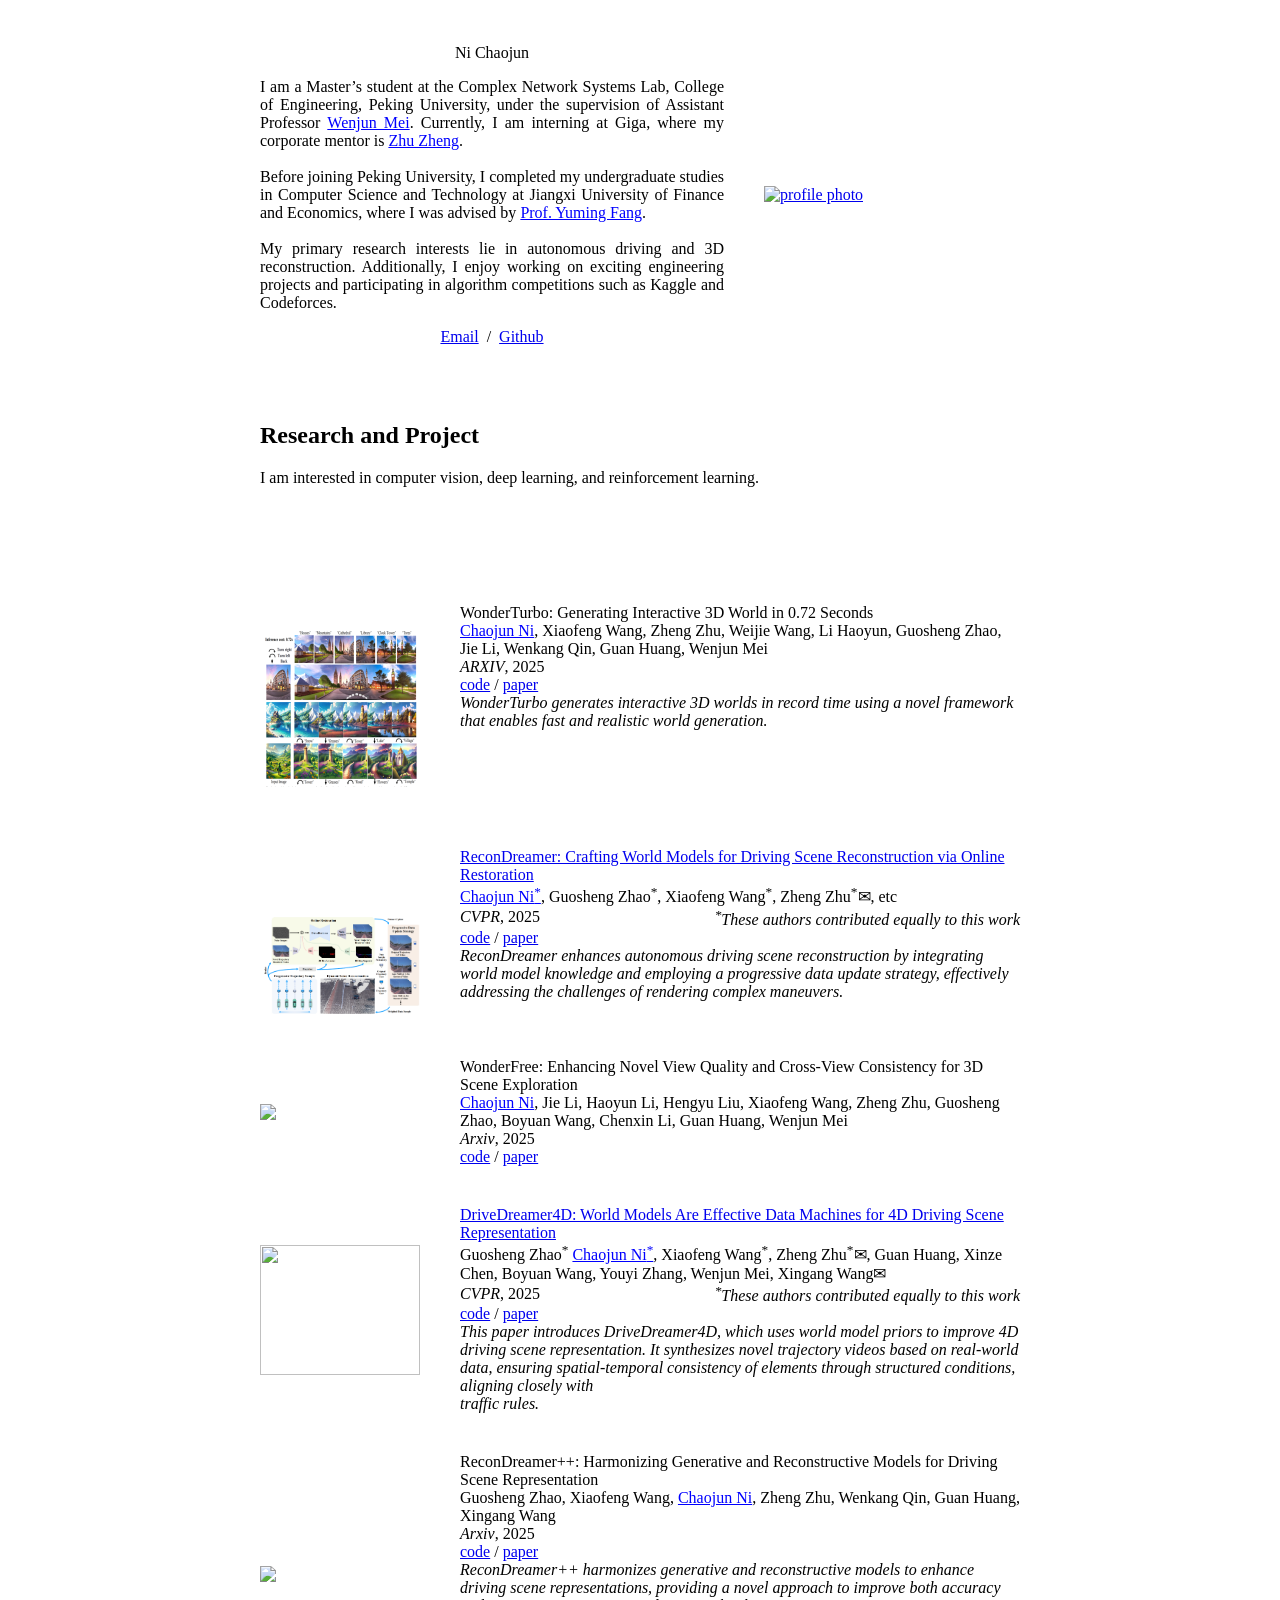
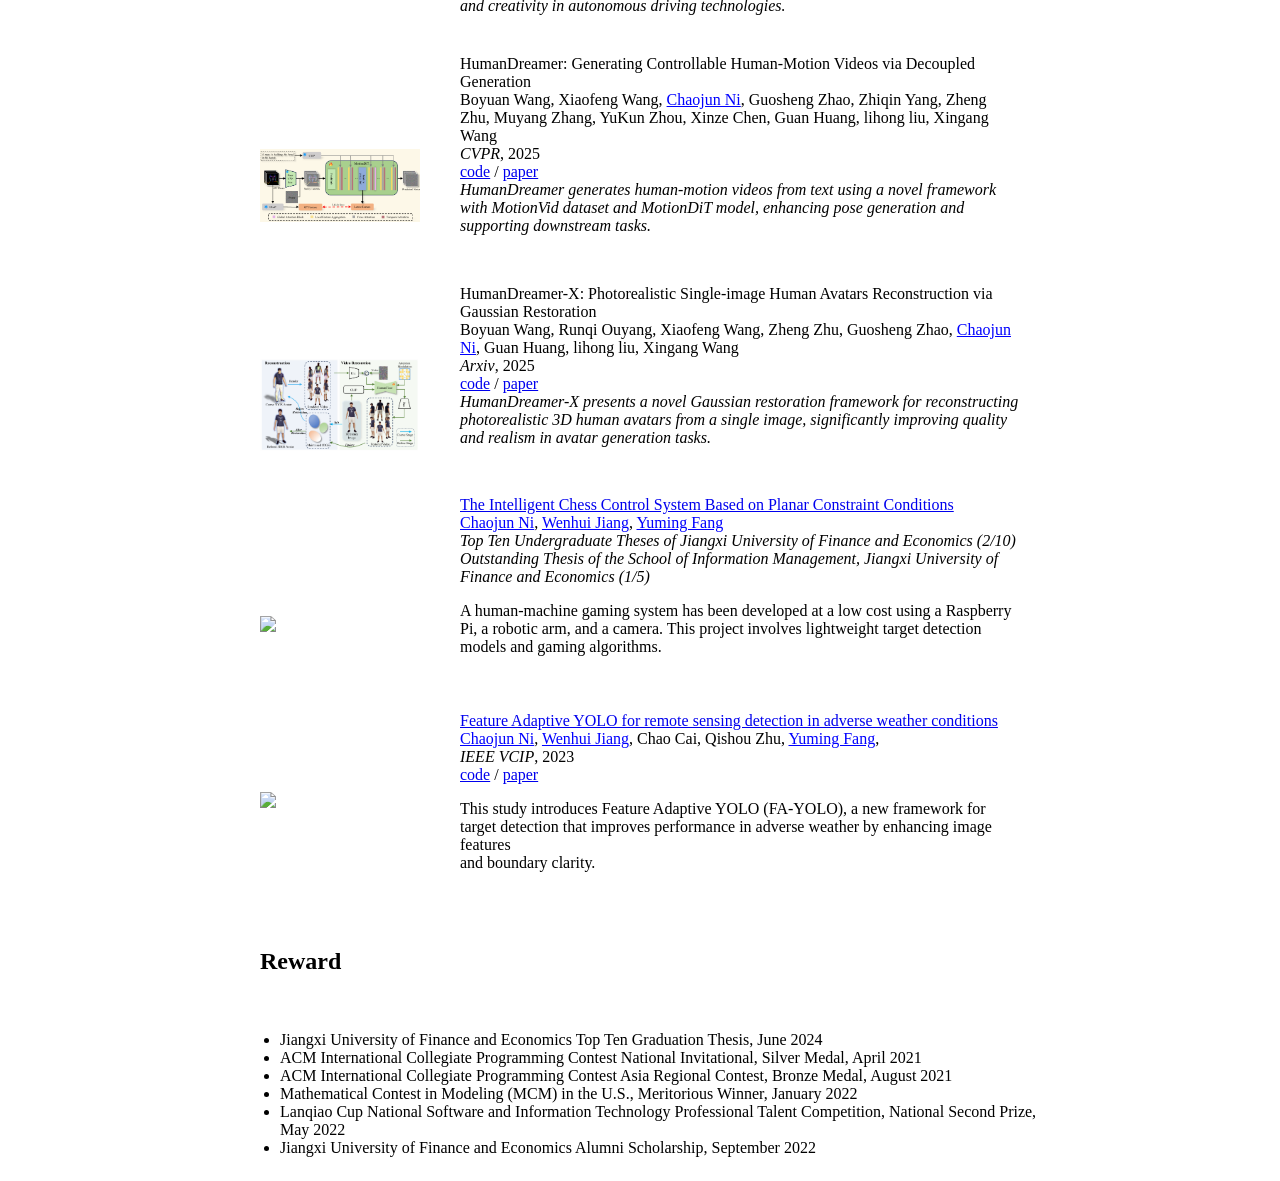
==== index.html @ 3700abde "Update index.html" ====
<!DOCTYPE HTML>
<html lang="en">
  <head>
    <meta http-equiv="Content-Type" content="text/html; charset=UTF-8">

    <title>Ni chaojun</title>

    <meta name="author" content="Ni Chaojun">
    <meta name="viewport" content="width=device-width, initial-scale=1">
    <link rel="shortcut icon" href="images/favicon/favicon.ico" type="image/x-icon">
    <link rel="stylesheet" type="text/css" href="stylesheet.css">

  </head>

  <body>
    <table style="width:100%;max-width:800px;border:0px;border-spacing:0px;border-collapse:separate;margin-right:auto;margin-left:auto;"><tbody>
      <tr style="padding:0px">
        <td style="padding:0px">
          <table style="width:100%;border:0px;border-spacing:0px;border-collapse:separate;margin-right:auto;margin-left:auto;"><tbody>
            <tr style="padding:0px">
              <td style="padding:2.5%;width:63%;vertical-align:middle">
                <p class="name" style="text-align: center;">
                  Ni Chaojun
                </p>

                <p style="text-align: justify;">
                    I am a Master’s student at the Complex Network Systems Lab, College of Engineering, Peking University, under the supervision of Assistant Professor <a href="https://scholar.google.com.hk/citations?hl=zh-CN&user=vXj_ULkAAAAJ&view_op=list_works&sortby=pubdate" style="color: blue;">Wenjun Mei</a>. Currently, I am interning at Giga, where my corporate mentor is <a href="https://scholar.google.com.hk/citations?hl=zh-CN&user=NmwjI0AAAAAJ&view_op=list_works&sortby=pubdate" style="color: blue;">Zhu Zheng</a>.<br><br>

                    Before joining Peking University, I completed my undergraduate studies in Computer Science and Technology at Jiangxi University of Finance and Economics, where I was advised by <a href="https://scholar.google.com.hk/citations?hl=zh-CN&user=_Tu-eHkAAAAJ" style="color: blue;">Prof. Yuming Fang</a>.<br><br>

                    My primary research interests lie in autonomous driving and 3D reconstruction. Additionally, I enjoy working on exciting engineering projects and participating in algorithm competitions such as Kaggle and Codeforces.
                </p>


                <p style="text-align:center">
                  <a href="chaojun.ni@stu.pku.edu.cn">Email</a> &nbsp;/&nbsp;
                  <!-- <a href="docs/cv.pdf">CV</a> &nbsp;/&nbsp; -->
                  <a href="https://github.com/Nichaojun">Github</a>
                </p>
              </td>
              <td style="padding:2.5%;width:40%;max-width:40%">
                <a href="images/Nichaojun.jpg">
                  <img style="width:100%;max-width:100%;object-fit: cover;" alt="profile photo" src="photo\5.png" class="hoverZoomLink">
                </a>
              </td>
            </tr>
          </tbody></table>
          <table style="width:100%;border:0px;border-spacing:0px;border-collapse:separate;margin-right:auto;margin-left:auto;"><tbody>
              <tr>
              <td style="padding:20px;width:100%;vertical-align:middle">
                <h2>Research and Project</h2>
                <p>
                       I am interested in computer vision, deep learning, and reinforcement learning.
                </p>
              </td>
            </tr>
          </tbody></table>
          <table style="width:100%;border:0px;border-spacing:0px;border-collapse:separate;margin-right:auto;margin-left:auto;"><tbody>


        <tr onmouseout="wonderturbo_stop()" onmouseover="wonderturbo_start()">
          <td style="padding:20px;width:25%;vertical-align:middle">
            <div class="one">
              <div class="two" id='wonderturbo_image'>
                <!-- 如果有相关视频或图片，请在这里添加 -->
                <video width=100% muted autoplay loop>
                  <source src="images/wonderturbo.mp4" type="video/mp4">
                  Your browser does not support the video tag.
                </video>
              </div>
              <img src='images/wonderturbo.png' width=100%>
            </div>
            <script type="text/javascript">
              function wonderturbo_start() {
                document.getElementById('wonderturbo_image').style.opacity = "1";
              }

              function wonderturbo_stop() {
                document.getElementById('wonderturbo_image').style.opacity = "0";
              }
              wonderturbo_stop()
            </script>
          </td>
          <td style="padding:20px;width:75%;vertical-align:middle">
            <span class="papertitle">WonderTurbo: Generating Interactive 3D World in 0.72 Seconds</span>
            <br>
            <a href="https://github.com/Nichaojun" style="color: blue;">Chaojun Ni</a>,
            <a>Xiaofeng Wang</a>,
            <a>Zheng Zhu</a>,
            <a>Weijie Wang</a>,
            <a>Li Haoyun</a>,
            <a>Guosheng Zhao</a>,
            <a>Jie Li</a>,
            <a>Wenkang Qin</a>,
            <a>Guan Huang</a>,
            <a>Wenjun Mei</a>
            <div style="display: flex; justify-content: space-between; align-items: center;">
              <div>
                <!-- 假设这是发表的地方和时间 -->
                <em>ARXIV</em>, 2025
              </div>
            </div>
            <a href="https://wonderturbo.github.io/">code</a>
            /
            <a href="https://arxiv.org/pdf/2504.02261">paper</a>
            <br>
            <div class="justified-text">
              <em>
                WonderTurbo generates interactive 3D worlds in record time using a novel framework that enables fast and realistic world generation.
              </em>
            </div>
          </td>
        </tr>



            <tr onmouseout="nuvo_stop()" onmouseover="nuvo_start()">
              <td style="padding:20px;width:25%;vertical-align:middle">
                <div class="one">
                  <div class="two" id='nuvo_image'><video  width=100% muted autoplay loop>
                  <source src="images/recondreamer.mp4" type="video/mp4">
                  Your browser does not support the video tag.
                  </video>
                  </div>
                  <img src='images/recondreamer.png' width=100%>
                </div>
                <script type="text/javascript">
                  function nuvo_start() {
                    document.getElementById('nuvo_image').style.opacity = "1";
                  }
        
                  function nuvo_stop() {
                    document.getElementById('nuvo_image').style.opacity = "0";
                  }
                  nuvo_stop()
                </script>
              </td>
              <td style="padding:20px;width:75%;vertical-align:middle">
                 <a href="https://recondreamer.github.io/" download>
                  <span class="papertitle">ReconDreamer: Crafting World Models for Driving Scene Reconstruction  via Online Restoration</span>
                </a>
                <br>
                  
                <a href="https://github.com/Nichaojun" style="color: blue;">Chaojun Ni<sup>*</sup></a>,
                <a>Guosheng Zhao<sup>*</sup></a>,
                <a >Xiaofeng Wang<sup>*</sup></a>,
                <a >Zheng Zhu<sup>*</sup><span class="envelope">&#9993;</span></a>,
                etc
                <!-- <a>Wenkang Qin</a>
                <a>Guan Huang</a>
                <a>Chen Liu</a>
                <a>Yuyin Chen</a>
                <a>Yida Wang</a>
                <a>Xueyang Zhang</a>
                <a>Yifei Zhan</a>
                <a>Kun Zhan</a>
                <a>Peng Jia</a>
                <a>Xianpeng Lang</a>
                <a>Xingang Wang</a>
                <a>Wenjun Mei<span class="envelope">&#9993;</span></a>
                <a>Xingang Wang<span class="envelope">&#9993;</span></a> -->
        <div style="display: flex; justify-content: space-between; align-items: center;">
            <div>
                <em>CVPR</em>, 2025
            </div>
            <div style="text-align: right;">
                <em class="small-font">
                    <sup>*</sup>These authors contributed equally to this work
                </em>
            </div>
        </div>
                <a href="https://github.com/GigaAI-research/ReconDreamer">code</a>
                /
                <a href="https://arxiv.org/abs/2410.13571">paper</a>
                  <br>
        <div class="justified-text">
          <em>
            
ReconDreamer enhances autonomous driving scene reconstruction by integrating world model knowledge and employing a progressive data update strategy, effectively addressing the challenges of rendering complex maneuvers.
          </em>
        </div>
              </td>
            </tr>
        

            <tr onmouseout="wonderfree_stop()" onmouseover="wonderfree_start()">
        <td style="padding:20px;width:25%;vertical-align:middle">
        <div class="one" style="display: flex; justify-content: center; align-items: center;">
          <img src='images/wonderfree-pipeline.png' width="160">

        </div>
      </td>
  <td style="padding:20px;width:75%;vertical-align:middle">
    <span class="papertitle">WonderFree: Enhancing Novel View Quality and Cross-View Consistency for 3D Scene Exploration</span>
    <br>
    <a href="https://github.com/Nichaojun" style="color: blue;">Chaojun Ni</a>,
    <a>Jie Li</a>,
    <a>Haoyun Li</a>,
    <a>Hengyu Liu</a>,
    <a>Xiaofeng Wang</a>,
    <a>Zheng Zhu</a>,
    <a>Guosheng Zhao</a>,
    <a>Boyuan Wang</a>,
    <a>Chenxin Li</a>,
    <a>Guan Huang</a>,
    <a>Wenjun Mei</a>
    <div style="display: flex; justify-content: space-between; align-items: center;">
      <div>
        <!-- 假设这是发表的地方和时间 -->
        <em>Arxiv</em>, 2025
      </div>
    </div>
    <a href="path_to_code">code</a>
    /
    <a href="path_to_paper">paper</a>
    <!-- <br> -->
    <!-- <div class="justified-text">
      <em>
        WonderFree proposes a method to enhance novel view synthesis quality and cross-view consistency, providing an improved experience in 3D scene exploration with enhanced realism and detail.
      </em>
    </div> -->
  </td>
</tr>



    <tr onmouseout="nuvo_stop()" onmouseover="nuvo_start()">
      <!-- <td style="padding:20px;width:25%;vertical-align:middle">
        <div class="one">
          <div class="two" id='nuvo_image'><video  width=100% muted autoplay loop>
          <source src="images/drivedream4d.mp4" type="video/mp4">
          Your browser does not support the video tag.
          </video>
          </div>
          <img src='images/drivedream4d.png' width=100%>
        </div>
        <script type="text/javascript">
          function nuvo_start() {
            document.getElementById('nuvo_image').style.opacity = "1";
          }

          function nuvo_stop() {
            document.getElementById('nuvo_image').style.opacity = "0";
          }
          nuvo_stop()
        </script>
      </td> -->
        <td style="padding:20px;width:25%;vertical-align:middle">
        <div class="one" style="display: flex; justify-content: center; align-items: center;">
          <img src='images/drivedreamer4d-frame.png' width="160" height="130">

        </div>
      </td>
      <td style="padding:20px;width:75%;vertical-align:middle">
         <a href="https://drivedreamer4d.github.io/" download>
          <span class="papertitle">DriveDreamer4D: World Models Are Effective Data Machines for 4D Driving Scene Representation</span>
        </a>
        <br>
          <a>Guosheng Zhao<sup>*</sup></a>
           <a href="https://github.com/Nichaojun" style="color: blue;">Chaojun Ni<sup>*</sup></a>,
        <a >Xiaofeng Wang<sup>*</sup></a>,
        <a >Zheng Zhu<sup>*</sup><span class="envelope">&#9993;</span></a>,
        <a >Guan Huang</a>,
        <a>Xinze Chen</a>,
        <a >Boyuan Wang</a>,
        <a >Youyi Zhang</a>,
        <a >Wenjun Mei</a>,
        <a>Xingang Wang<span class="envelope">&#9993;</span></a>
<div style="display: flex; justify-content: space-between; align-items: center;">
    <div>
        <em>CVPR</em>, 2025
    </div>
    <div style="text-align: right;">
        <em class="small-font">
            <sup>*</sup>These authors contributed equally to this work
        </em>
    </div>
</div>
        <a href="https://github.com/GigaAI-research/DriveDreamer4D/">code</a>
        /
        <a href="https://arxiv.org/abs/2410.13571">paper</a>
          <br>
<div class="justified-text">
  <em>
    This paper introduces DriveDreamer4D, which uses world model priors to improve 4D driving scene representation. It synthesizes novel trajectory videos based on real-world data, ensuring spatial-temporal consistency of elements through structured conditions, aligning closely with <br>traffic rules.
  </em>
</div>
      </td>
    </tr>


    <tr onmouseout="recondreamer_stop()" onmouseover="recondreamer_start()">
  <td style="padding:20px;width:25%;vertical-align:middle">
    <div class="one">
      <div class="two" id='recondreamer_image'>
        <!-- 如果有相关视频或图片，请在这里添加 -->
        <video width=100% muted autoplay loop>
          <source src="images/recondreamer++.mp4" type="video/mp4">
          Your browser does not support the video tag.
        </video>
      </div>
      <img src='images/recondreamer++.png' width=100%>
    </div>
    <script type="text/javascript">
      function recondreamer_start() {
        document.getElementById('recondreamer_image').style.opacity = "1";
      }

      function recondreamer_stop() {
        document.getElementById('recondreamer_image').style.opacity = "0";
      }
      recondreamer_stop()
    </script>
  </td>
  <td style="padding:20px;width:75%;vertical-align:middle">
    <span class="papertitle">ReconDreamer++: Harmonizing Generative and Reconstructive Models for Driving Scene Representation</span>
    <br>
    <a>Guosheng Zhao</a>,
    <a>Xiaofeng Wang</a>,
    <a href="https://github.com/Nichaojun" style="color: blue;">Chaojun Ni</a>,
    <a>Zheng Zhu</a>,
    <a>Wenkang Qin</a>,
    <a>Guan Huang</a>,
    <a>Xingang Wang</a>
    <div style="display: flex; justify-content: space-between; align-items: center;">
      <div>
        <!-- 假设这是发表的地方和时间 -->
        <em>Arxiv</em>, 2025
      </div>
    </div>
    <a href="https://recondreamer-plus.github.io/">code</a>
    /
    <a href="https://arxiv.org/abs/2503.18438">paper</a>
    <br>
    <div class="justified-text">
      <em>
        ReconDreamer++ harmonizes generative and reconstructive models to enhance driving scene representations, providing a novel approach to improve both accuracy and creativity in autonomous driving technologies.
      </em>
    </div>
  </td>
</tr>

  <tr onmouseout="humanmotion_stop()" onmouseover="humanmotion_start()">
    <td style="padding:20px;width:25%;vertical-align:middle">
      <div class="one">
        <div class="two" id='humanmotion_image'>
          <!-- 如果有相关视频或图片，请在这里添加 -->
          <video width=100% muted autoplay loop>
            <source src="images/humandreamer.mp4" type="video/mp4">
            Your browser does not support the video tag.
          </video>
        </div>
        <img src='images/humandreamer.png' width=100%>
      </div>
      <script type="text/javascript">
        function humanmotion_start() {
          document.getElementById('humanmotion_image').style.opacity = "1";
        }

        function humanmotion_stop() {
          document.getElementById('humanmotion_image').style.opacity = "0";
        }
        humanmotion_stop()
      </script>
    </td>
    <td style="padding:20px;width:75%;vertical-align:middle">
      <span class="papertitle">HumanDreamer: Generating Controllable Human-Motion Videos via Decoupled Generation</span>
      <br>
      <a>Boyuan Wang</a>,
      <a>Xiaofeng Wang</a>,
      <a href="https://github.com/Nichaojun" style="color: blue;">Chaojun Ni</a>,
      <a>Guosheng Zhao</a>,
      <a>Zhiqin Yang</a>,
      <a> Zheng Zhu</a>,
      <a>Muyang Zhang</a>,
      <a>YuKun Zhou</a>,
      <a>Xinze Chen</a>,
      <a>Guan Huang</a>,
      <a>lihong liu</a>,
      <a>Xingang Wang</a>
      <div style="display: flex; justify-content: space-between; align-items: center;">
        <div>
          <!-- 假设这是发表的地方和时间 -->
          <em>CVPR</em>, 2025
        </div>
      </div>
      <a href="https://humandreamer.github.io/">code</a>
      /
      <a href="https://arxiv.org/abs/2503.24026">paper</a>
      <br>
      <div class="justified-text">
        <em>
         HumanDreamer generates human-motion videos from text using a novel framework with MotionVid dataset and MotionDiT model, enhancing pose generation and supporting downstream tasks.
        </em>
      </div>
    </td>
  </tr>



  <tr onmouseout="humandreamerx_stop()" onmouseover="humandreamerx_start()">
  <td style="padding:20px;width:25%;vertical-align:middle">
    <div class="one">
      <div class="two" id='humandreamerx_image'>
        <!-- 如果有相关视频或图片，请在这里添加 -->
        <video width=100% muted autoplay loop>
          <source src="images/humandreamerx.mp4" type="video/mp4">
          Your browser does not support the video tag.
        </video>
      </div>
      <img src='images/humandreamerx.png' width=100%>
    </div>
    <script type="text/javascript">
      function humandreamerx_start() {
        document.getElementById('humandreamerx_image').style.opacity = "1";
      }

      function humandreamerx_stop() {
        document.getElementById('humandreamerx_image').style.opacity = "0";
      }
      humandreamerx_stop()
    </script>
  </td>
  <td style="padding:20px;width:75%;vertical-align:middle">
    <span class="papertitle">HumanDreamer-X: Photorealistic Single-image Human Avatars Reconstruction via Gaussian Restoration</span>
    <br>
    <a>Boyuan Wang</a>,
    <a>Runqi Ouyang</a>,
    <a>Xiaofeng Wang</a>,
    <a>Zheng Zhu</a>,
    <a>Guosheng Zhao</a>,
    <a href="https://github.com/Nichaojun" style="color: blue;">Chaojun Ni</a>,
    <a>Guan Huang</a>,
    <a>lihong liu</a>,
    <a>Xingang Wang</a>
    <div style="display: flex; justify-content: space-between; align-items: center;">
      <div>
        <!-- 假设这是发表的地方和时间 -->
        <em>Arxiv</em>, 2025
      </div>
    </div>
    <a href="https://humandreamer-x.github.io/">code</a>
    /
    <a href="https://arxiv.org/pdf/2504.03536">paper</a>
    <br>
    <div class="justified-text">
      <em>
        HumanDreamer-X presents a novel Gaussian restoration framework for reconstructing photorealistic 3D human avatars from a single image, significantly improving quality and realism in avatar generation tasks.
      </em>
    </div>
  </td>
</tr>



    <tr onmouseout="nuvo_stop()" onmouseover="nuvo_start()">
      <td style="padding:20px;width:25%;vertical-align:middle">
        <div class="one">
          <div class="two" id='nuvo_image'><video  width=100% muted autoplay loop>
          <source src="images/robort.mp4" type="video/mp4">
          Your browser does not support the video tag.
          </video>
          </div>
          <img src='images/robort.png' width=100%>
        </div>
        <script type="text/javascript">
          function nuvo_start() {
            document.getElementById('nuvo_image').style.opacity = "1";
          }

          function nuvo_stop() {
            document.getElementById('nuvo_image').style.opacity = "0";
          }
          nuvo_stop()
        </script>
      </td>
      <td style="padding:20px;width:75%;vertical-align:middle">
         <a href="docs/The-Intelligent-Chess-Control-System-Based-on-Planar-Constraint-Conditions.pdf" download>
          <span class="papertitle">The Intelligent Chess Control System Based on Planar Constraint Conditions</span>
        </a>
        <br>
           <a href="https://github.com/Nichaojun" style="color: blue;">Chaojun Ni</a>,
           <a href="https://scholar.google.com/citations?hl=zh-CN&user=pAzm-UcAAAAJ&view_op=list_works&sortby=pubdate" style="color: blue;">Wenhui Jiang</a>,
          <a href="https://scholar.google.com.hk/citations?hl=zh-CN&user=_Tu-eHkAAAAJ" style="color: blue;">Yuming Fang</a>
        <br>
        <em>Top Ten Undergraduate Theses of Jiangxi University of Finance and Economics (2/10)</em><br>
        <em>Outstanding Thesis of the School of Information Management, Jiangxi University of Finance and Economics (1/5)</em>
        <br>
        <p></p>
        <p>
          A human-machine gaming system has been developed at a low cost using a Raspberry Pi, a robotic arm, and a camera. This project involves lightweight target detection models and gaming algorithms.
        </p>
      </td>
    </tr>


    <tr onmouseout="cat3d_stop()" onmouseover="cat3d_start()" >
      <td style="padding:20px;width:25%;vertical-align:middle">
        <div class="one" style="display: flex; justify-content: center; align-items: center;">
          <img src='images/1.1.jpg' width="160">

        </div>
      </td>
      <td style="padding:20px;width:75%;vertical-align:middle">
        <a href="docs/Feature-Adaptive-YOLO-for-Remote-Sensing-Detection-in-Adverse-Weather-Conditions.pdf" download>
			<span class="papertitle">Feature Adaptive YOLO for remote sensing detection in adverse weather conditions</span>
        </a>
        <br>
               <a href="https://github.com/Nichaojun" style="color: blue;">Chaojun Ni</a>,
               <a href="https://scholar.google.com/citations?hl=zh-CN&user=pAzm-UcAAAAJ&view_op=list_works&sortby=pubdate" style="color: blue;">Wenhui Jiang</a>,
                <a>Chao Cai</a>,
                <a>Qishou Zhu</a>,
                <a href="https://scholar.google.com.hk/citations?hl=zh-CN&user=_Tu-eHkAAAAJ"  style="color: blue;">Yuming Fang</a>,

        <br>
        <em>IEEE VCIP</em>, 2023
        <br>
        <a href="https://github.com/Nichaojun/Feature-Adaptive-YOLO/tree/master/">code</a>
        /
        <a href="https://ieeexplore.ieee.org/document/10402716">paper</a>
        <p></p>
        <p>
				This study introduces Feature Adaptive YOLO (FA-YOLO), a new framework for target detection that improves performance in adverse weather by enhancing image features<br> and boundary clarity.
        </p>
      </td>
    </tr>

            <table width="100%" align="center" border="0" cellspacing="0" cellpadding="20">
                <tbody>
                    <tr>
                      <td>
                        <h2>Reward</h2>
                      </td>
                    </tr>
                </tbody>
            </table>
            <table width="100%" align="center" border="0" cellpadding="20">
            <ul>
                <li>Jiangxi University of Finance and Economics Top Ten Graduation Thesis, June 2024</li>
                <li>ACM International Collegiate Programming Contest National Invitational, Silver Medal, April 2021</li>
                <li>ACM International Collegiate Programming Contest Asia Regional Contest, Bronze Medal, August 2021</li>
                <li>Mathematical Contest in Modeling (MCM) in the U.S., Meritorious Winner, January 2022</li>
                <li>Lanqiao Cup National Software and Information Technology Professional Talent Competition, National Second Prize, May 2022</li>
                <li>Jiangxi University of Finance and Economics Alumni Scholarship, September 2022</li>
            </ul>
            </table>

<!--        <table width="100%" align="center" border="0" cellspacing="0" cellpadding="20">-->
<!--            <tbody>-->
<!--                <tr>-->
<!--                  <td>-->
<!--                    <h2>Photo</h2>-->
<!--                  </td>-->
<!--                </tr>-->
<!--            </tbody>-->
<!--        </table>-->

<!--        <table width="100%" align="center" border="0" cellpadding="20">-->
<!--            <tbody>-->
<!--                    <tr>-->
<!--                      &lt;!&ndash; First and fourth images &ndash;&gt;-->
<!--                      <td align="center">-->
<!--                        <figure style="margin: 0;">-->
<!--                          <img src="photo/1.jpg" alt="Competition Photo 1" style="width: 300px; height: 200px;">-->
<!--                          <figcaption style="margin-top: 0;">Figure 1: My friends Luo Wenhao, Li Menghao, and I participated in the ACM Xi'an Regional Contest.</figcaption>-->
<!--                        </figure>-->
<!--                      </td>-->
<!--                      <td align="center">-->
<!--                        <figure style="margin: 0;">-->
<!--                          <img src="photo/4.jpg" alt="Competition Photo 2" style="width: 300px; height: 200px;">-->
<!--                          <figcaption style="margin-top: 0;">Figure 2: We won a silver medal!</figcaption>-->
<!--                        </figure>-->
<!--                      </td>-->
<!--                    </tr>-->
<!--                <tr>-->
<!--                    <td align="center">-->
<!--                        <figure>-->
<!--                            <img src="photo/2.jpg" alt="Beijing Competition" style="width: 300px; height: 200px;">-->
<!--                            <figcaption>Figure 2: We participated in a competition at the University of Macau!</figcaption>-->
<!--                        </figure>-->
<!--                    </td>-->
<!--                    <td align="center">-->
<!--                        <figure>-->
<!--                            <img src="photo/3.jpg" alt="Eating Photo" style="width: 300px; height: 200px;">-->
<!--                            <figcaption>Figure 3: A photo with my mentor, Jiang Wenhui, from the year I graduated with my bachelor's degree.</figcaption>-->
<!--                        </figure>-->
<!--                    </td>-->
<!--                </tr>-->
<!--            </tbody>-->
<!--        </table>-->
</html>
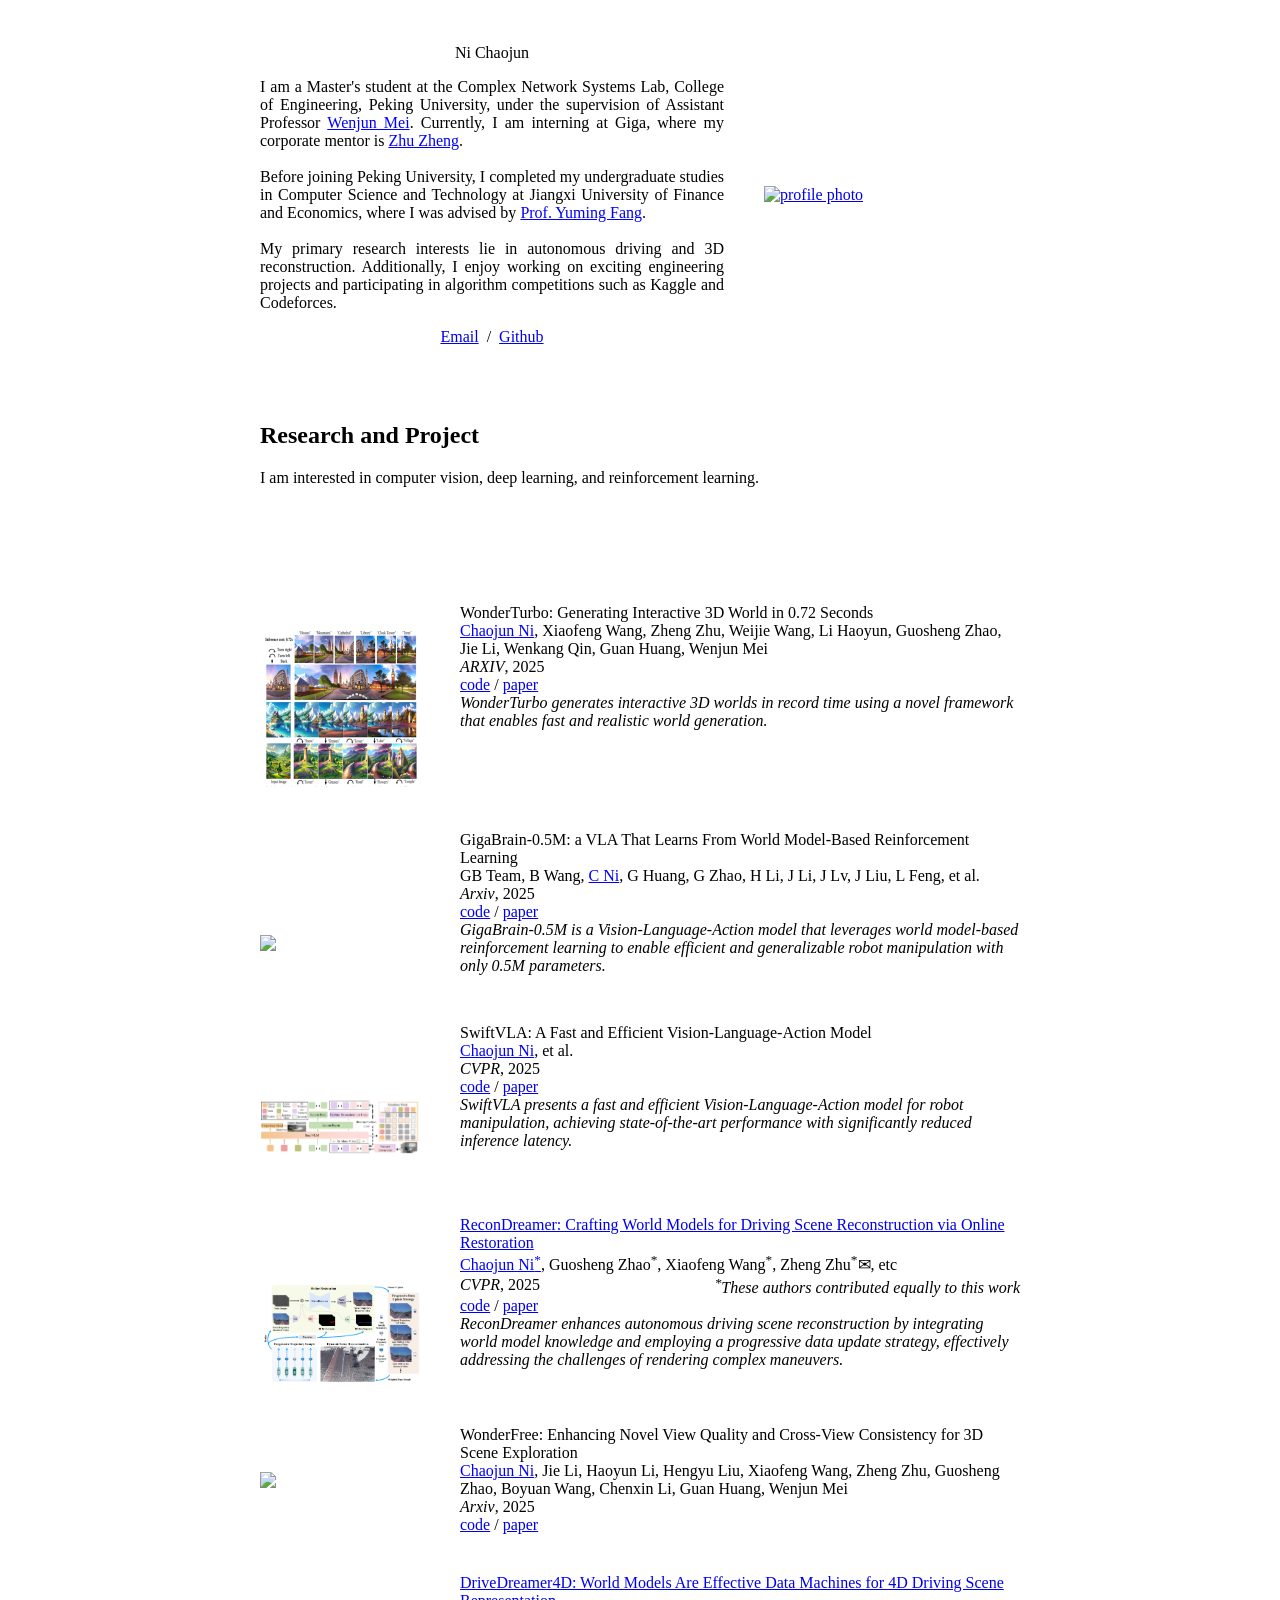
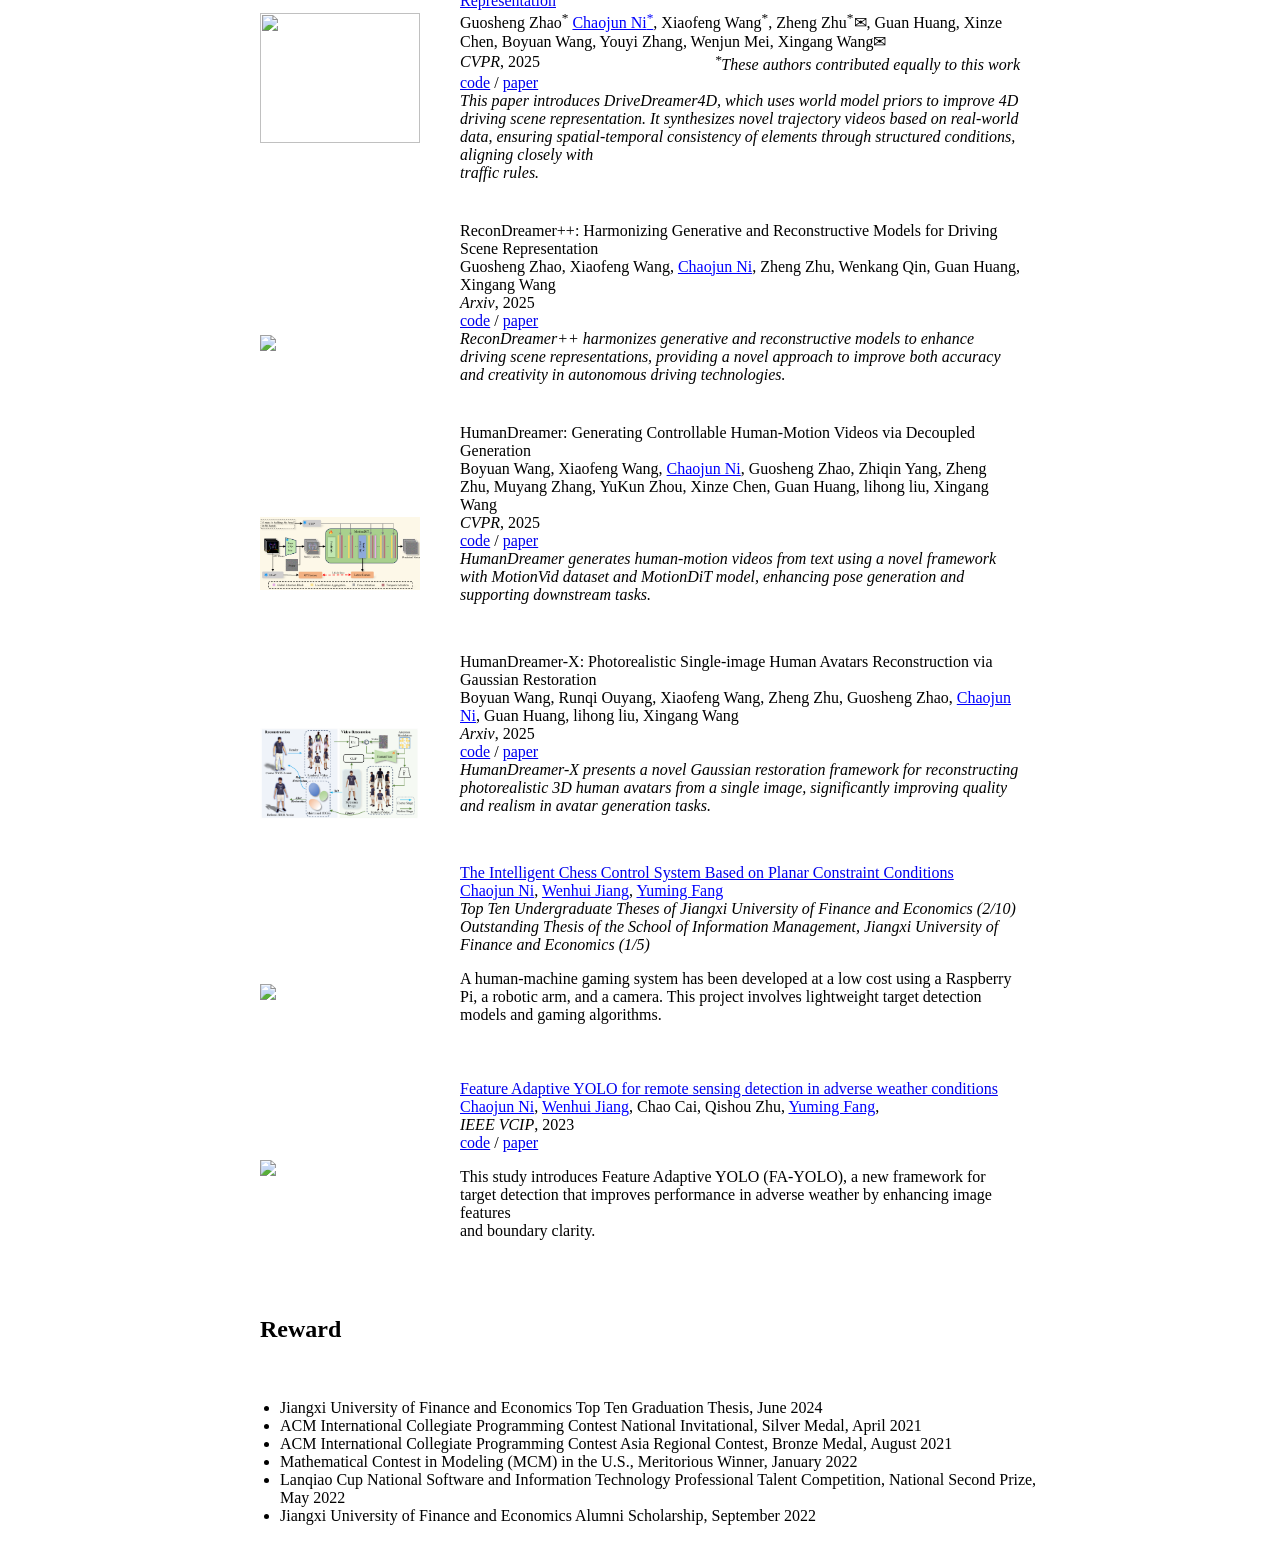
==== commit 0cbdd272: "Update index.html" ====
--- a/index.html
+++ b/index.html
@@ -24,7 +24,7 @@
                 </p>
 
                 <p style="text-align: justify;">
-                    I am a Master’s student at the Complex Network Systems Lab, College of Engineering, Peking University, under the supervision of Assistant Professor <a href="https://scholar.google.com.hk/citations?hl=zh-CN&user=vXj_ULkAAAAJ&view_op=list_works&sortby=pubdate" style="color: blue;">Wenjun Mei</a>. Currently, I am interning at Giga, where my corporate mentor is <a href="https://scholar.google.com.hk/citations?hl=zh-CN&user=NmwjI0AAAAAJ&view_op=list_works&sortby=pubdate" style="color: blue;">Zhu Zheng</a>.<br><br>
+                    I am a Master's student at the Complex Network Systems Lab, College of Engineering, Peking University, under the supervision of Assistant Professor <a href="https://scholar.google.com.hk/citations?hl=zh-CN&user=vXj_ULkAAAAJ&view_op=list_works&sortby=pubdate" style="color: blue;">Wenjun Mei</a>. Currently, I am interning at Giga, where my corporate mentor is <a href="https://scholar.google.com.hk/citations?hl=zh-CN&user=NmwjI0AAAAAJ&view_op=list_works&sortby=pubdate" style="color: blue;">Zhu Zheng</a>.<br><br>
 
                     Before joining Peking University, I completed my undergraduate studies in Computer Science and Technology at Jiangxi University of Finance and Economics, where I was advised by <a href="https://scholar.google.com.hk/citations?hl=zh-CN&user=_Tu-eHkAAAAJ" style="color: blue;">Prof. Yuming Fang</a>.<br><br>
 
@@ -62,7 +62,6 @@
           <td style="padding:20px;width:25%;vertical-align:middle">
             <div class="one">
               <div class="two" id='wonderturbo_image'>
-                <!-- 如果有相关视频或图片，请在这里添加 -->
                 <video width=100% muted autoplay loop>
                   <source src="images/wonderturbo.mp4" type="video/mp4">
                   Your browser does not support the video tag.
@@ -96,7 +95,6 @@
             <a>Wenjun Mei</a>
             <div style="display: flex; justify-content: space-between; align-items: center;">
               <div>
-                <!-- 假设这是发表的地方和时间 -->
                 <em>ARXIV</em>, 2025
               </div>
             </div>
@@ -112,6 +110,106 @@
           </td>
         </tr>
 
+
+        <!-- ===== GigaBrain-0.5M ===== -->
+        <tr onmouseout="gigabrain_stop()" onmouseover="gigabrain_start()">
+          <td style="padding:20px;width:25%;vertical-align:middle">
+            <div class="one">
+              <div class="two" id='gigabrain_image'>
+                <video width=100% muted autoplay loop>
+                  <source src="images/gigabrain.mp4" type="video/mp4">
+                  Your browser does not support the video tag.
+                </video>
+              </div>
+              <img src='images/gigabrain.png' width=100%>
+            </div>
+            <script type="text/javascript">
+              function gigabrain_start() {
+                document.getElementById('gigabrain_image').style.opacity = "1";
+              }
+
+              function gigabrain_stop() {
+                document.getElementById('gigabrain_image').style.opacity = "0";
+              }
+              gigabrain_stop()
+            </script>
+          </td>
+          <td style="padding:20px;width:75%;vertical-align:middle">
+            <span class="papertitle">GigaBrain-0.5M: a VLA That Learns From World Model-Based Reinforcement Learning</span>
+            <br>
+            GB Team,
+            <a>B Wang</a>,
+            <a href="https://github.com/Nichaojun" style="color: blue;">C Ni</a>,
+            <a>G Huang</a>,
+            <a>G Zhao</a>,
+            <a>H Li</a>,
+            <a>J Li</a>,
+            <a>J Lv</a>,
+            <a>J Liu</a>,
+            <a>L Feng</a>,
+            et al.
+            <div style="display: flex; justify-content: space-between; align-items: center;">
+              <div>
+                <em>Arxiv</em>, 2025
+              </div>
+            </div>
+            <a href="#">code</a>
+            /
+            <a href="#">paper</a>
+            <br>
+            <div class="justified-text">
+              <em>
+                GigaBrain-0.5M is a Vision-Language-Action model that leverages world model-based reinforcement learning to enable efficient and generalizable robot manipulation with only 0.5M parameters.
+              </em>
+            </div>
+          </td>
+        </tr>
+
+
+        <!-- ===== SwiftVLA ===== -->
+        <tr onmouseout="swiftvla_stop()" onmouseover="swiftvla_start()">
+          <td style="padding:20px;width:25%;vertical-align:middle">
+            <div class="one">
+              <div class="two" id='swiftvla_image'>
+                <video width=100% muted autoplay loop>
+                  <source src="images/swiftvla.mp4" type="video/mp4">
+                  Your browser does not support the video tag.
+                </video>
+              </div>
+              <img src='images/swiftvla.png' width=100%>
+            </div>
+            <script type="text/javascript">
+              function swiftvla_start() {
+                document.getElementById('swiftvla_image').style.opacity = "1";
+              }
+
+              function swiftvla_stop() {
+                document.getElementById('swiftvla_image').style.opacity = "0";
+              }
+              swiftvla_stop()
+            </script>
+          </td>
+          <td style="padding:20px;width:75%;vertical-align:middle">
+            <span class="papertitle">SwiftVLA: A Fast and Efficient Vision-Language-Action Model</span>
+            <br>
+            <a href="https://github.com/Nichaojun" style="color: blue;">Chaojun Ni</a>,
+            et al.
+            <div style="display: flex; justify-content: space-between; align-items: center;">
+              <div>
+                <em>CVPR</em>, 2025
+              </div>
+            </div>
+            <a href="#">code</a>
+            /
+            <a href="#">paper</a>
+            <br>
+            <div class="justified-text">
+              <em>
+                SwiftVLA presents a fast and efficient Vision-Language-Action model for robot manipulation, achieving state-of-the-art performance with significantly reduced inference latency.
+              </em>
+            </div>
+          </td>
+        </tr>
 
 
             <tr onmouseout="nuvo_stop()" onmouseover="nuvo_start()">
@@ -146,19 +244,6 @@
                 <a >Xiaofeng Wang<sup>*</sup></a>,
                 <a >Zheng Zhu<sup>*</sup><span class="envelope">&#9993;</span></a>,
                 etc
-                <!-- <a>Wenkang Qin</a>
-                <a>Guan Huang</a>
-                <a>Chen Liu</a>
-                <a>Yuyin Chen</a>
-                <a>Yida Wang</a>
-                <a>Xueyang Zhang</a>
-                <a>Yifei Zhan</a>
-                <a>Kun Zhan</a>
-                <a>Peng Jia</a>
-                <a>Xianpeng Lang</a>
-                <a>Xingang Wang</a>
-                <a>Wenjun Mei<span class="envelope">&#9993;</span></a>
-                <a>Xingang Wang<span class="envelope">&#9993;</span></a> -->
         <div style="display: flex; justify-content: space-between; align-items: center;">
             <div>
                 <em>CVPR</em>, 2025
@@ -206,45 +291,18 @@
     <a>Wenjun Mei</a>
     <div style="display: flex; justify-content: space-between; align-items: center;">
       <div>
-        <!-- 假设这是发表的地方和时间 -->
         <em>Arxiv</em>, 2025
       </div>
     </div>
     <a href="path_to_code">code</a>
     /
     <a href="path_to_paper">paper</a>
-    <!-- <br> -->
-    <!-- <div class="justified-text">
-      <em>
-        WonderFree proposes a method to enhance novel view synthesis quality and cross-view consistency, providing an improved experience in 3D scene exploration with enhanced realism and detail.
-      </em>
-    </div> -->
   </td>
 </tr>
 
 
 
     <tr onmouseout="nuvo_stop()" onmouseover="nuvo_start()">
-      <!-- <td style="padding:20px;width:25%;vertical-align:middle">
-        <div class="one">
-          <div class="two" id='nuvo_image'><video  width=100% muted autoplay loop>
-          <source src="images/drivedream4d.mp4" type="video/mp4">
-          Your browser does not support the video tag.
-          </video>
-          </div>
-          <img src='images/drivedream4d.png' width=100%>
-        </div>
-        <script type="text/javascript">
-          function nuvo_start() {
-            document.getElementById('nuvo_image').style.opacity = "1";
-          }
-
-          function nuvo_stop() {
-            document.getElementById('nuvo_image').style.opacity = "0";
-          }
-          nuvo_stop()
-        </script>
-      </td> -->
         <td style="padding:20px;width:25%;vertical-align:middle">
         <div class="one" style="display: flex; justify-content: center; align-items: center;">
           <img src='images/drivedreamer4d-frame.png' width="160" height="130">
@@ -293,7 +351,6 @@
   <td style="padding:20px;width:25%;vertical-align:middle">
     <div class="one">
       <div class="two" id='recondreamer_image'>
-        <!-- 如果有相关视频或图片，请在这里添加 -->
         <video width=100% muted autoplay loop>
           <source src="images/recondreamer++.mp4" type="video/mp4">
           Your browser does not support the video tag.
@@ -324,7 +381,6 @@
     <a>Xingang Wang</a>
     <div style="display: flex; justify-content: space-between; align-items: center;">
       <div>
-        <!-- 假设这是发表的地方和时间 -->
         <em>Arxiv</em>, 2025
       </div>
     </div>
@@ -344,7 +400,6 @@
     <td style="padding:20px;width:25%;vertical-align:middle">
       <div class="one">
         <div class="two" id='humanmotion_image'>
-          <!-- 如果有相关视频或图片，请在这里添加 -->
           <video width=100% muted autoplay loop>
             <source src="images/humandreamer.mp4" type="video/mp4">
             Your browser does not support the video tag.
@@ -380,7 +435,6 @@
       <a>Xingang Wang</a>
       <div style="display: flex; justify-content: space-between; align-items: center;">
         <div>
-          <!-- 假设这是发表的地方和时间 -->
           <em>CVPR</em>, 2025
         </div>
       </div>
@@ -402,7 +456,6 @@
   <td style="padding:20px;width:25%;vertical-align:middle">
     <div class="one">
       <div class="two" id='humandreamerx_image'>
-        <!-- 如果有相关视频或图片，请在这里添加 -->
         <video width=100% muted autoplay loop>
           <source src="images/humandreamerx.mp4" type="video/mp4">
           Your browser does not support the video tag.
@@ -435,7 +488,6 @@
     <a>Xingang Wang</a>
     <div style="display: flex; justify-content: space-between; align-items: center;">
       <div>
-        <!-- 假设这是发表的地方和时间 -->
         <em>Arxiv</em>, 2025
       </div>
     </div>
@@ -503,7 +555,7 @@
       </td>
       <td style="padding:20px;width:75%;vertical-align:middle">
         <a href="docs/Feature-Adaptive-YOLO-for-Remote-Sensing-Detection-in-Adverse-Weather-Conditions.pdf" download>
-			<span class="papertitle">Feature Adaptive YOLO for remote sensing detection in adverse weather conditions</span>
+		  <span class="papertitle">Feature Adaptive YOLO for remote sensing detection in adverse weather conditions</span>
         </a>
         <br>
                <a href="https://github.com/Nichaojun" style="color: blue;">Chaojun Ni</a>,
@@ -520,7 +572,7 @@
         <a href="https://ieeexplore.ieee.org/document/10402716">paper</a>
         <p></p>
         <p>
-				This study introduces Feature Adaptive YOLO (FA-YOLO), a new framework for target detection that improves performance in adverse weather by enhancing image features<br> and boundary clarity.
+		  This study introduces Feature Adaptive YOLO (FA-YOLO), a new framework for target detection that improves performance in adverse weather by enhancing image features<br> and boundary clarity.
         </p>
       </td>
     </tr>
@@ -545,47 +597,4 @@
             </ul>
             </table>
 
-<!--        <table width="100%" align="center" border="0" cellspacing="0" cellpadding="20">-->
-<!--            <tbody>-->
-<!--                <tr>-->
-<!--                  <td>-->
-<!--                    <h2>Photo</h2>-->
-<!--                  </td>-->
-<!--                </tr>-->
-<!--            </tbody>-->
-<!--        </table>-->
-
-<!--        <table width="100%" align="center" border="0" cellpadding="20">-->
-<!--            <tbody>-->
-<!--                    <tr>-->
-<!--                      &lt;!&ndash; First and fourth images &ndash;&gt;-->
-<!--                      <td align="center">-->
-<!--                        <figure style="margin: 0;">-->
-<!--                          <img src="photo/1.jpg" alt="Competition Photo 1" style="width: 300px; height: 200px;">-->
-<!--                          <figcaption style="margin-top: 0;">Figure 1: My friends Luo Wenhao, Li Menghao, and I participated in the ACM Xi'an Regional Contest.</figcaption>-->
-<!--                        </figure>-->
-<!--                      </td>-->
-<!--                      <td align="center">-->
-<!--                        <figure style="margin: 0;">-->
-<!--                          <img src="photo/4.jpg" alt="Competition Photo 2" style="width: 300px; height: 200px;">-->
-<!--                          <figcaption style="margin-top: 0;">Figure 2: We won a silver medal!</figcaption>-->
-<!--                        </figure>-->
-<!--                      </td>-->
-<!--                    </tr>-->
-<!--                <tr>-->
-<!--                    <td align="center">-->
-<!--                        <figure>-->
-<!--                            <img src="photo/2.jpg" alt="Beijing Competition" style="width: 300px; height: 200px;">-->
-<!--                            <figcaption>Figure 2: We participated in a competition at the University of Macau!</figcaption>-->
-<!--                        </figure>-->
-<!--                    </td>-->
-<!--                    <td align="center">-->
-<!--                        <figure>-->
-<!--                            <img src="photo/3.jpg" alt="Eating Photo" style="width: 300px; height: 200px;">-->
-<!--                            <figcaption>Figure 3: A photo with my mentor, Jiang Wenhui, from the year I graduated with my bachelor's degree.</figcaption>-->
-<!--                        </figure>-->
-<!--                    </td>-->
-<!--                </tr>-->
-<!--            </tbody>-->
-<!--        </table>-->
 </html>
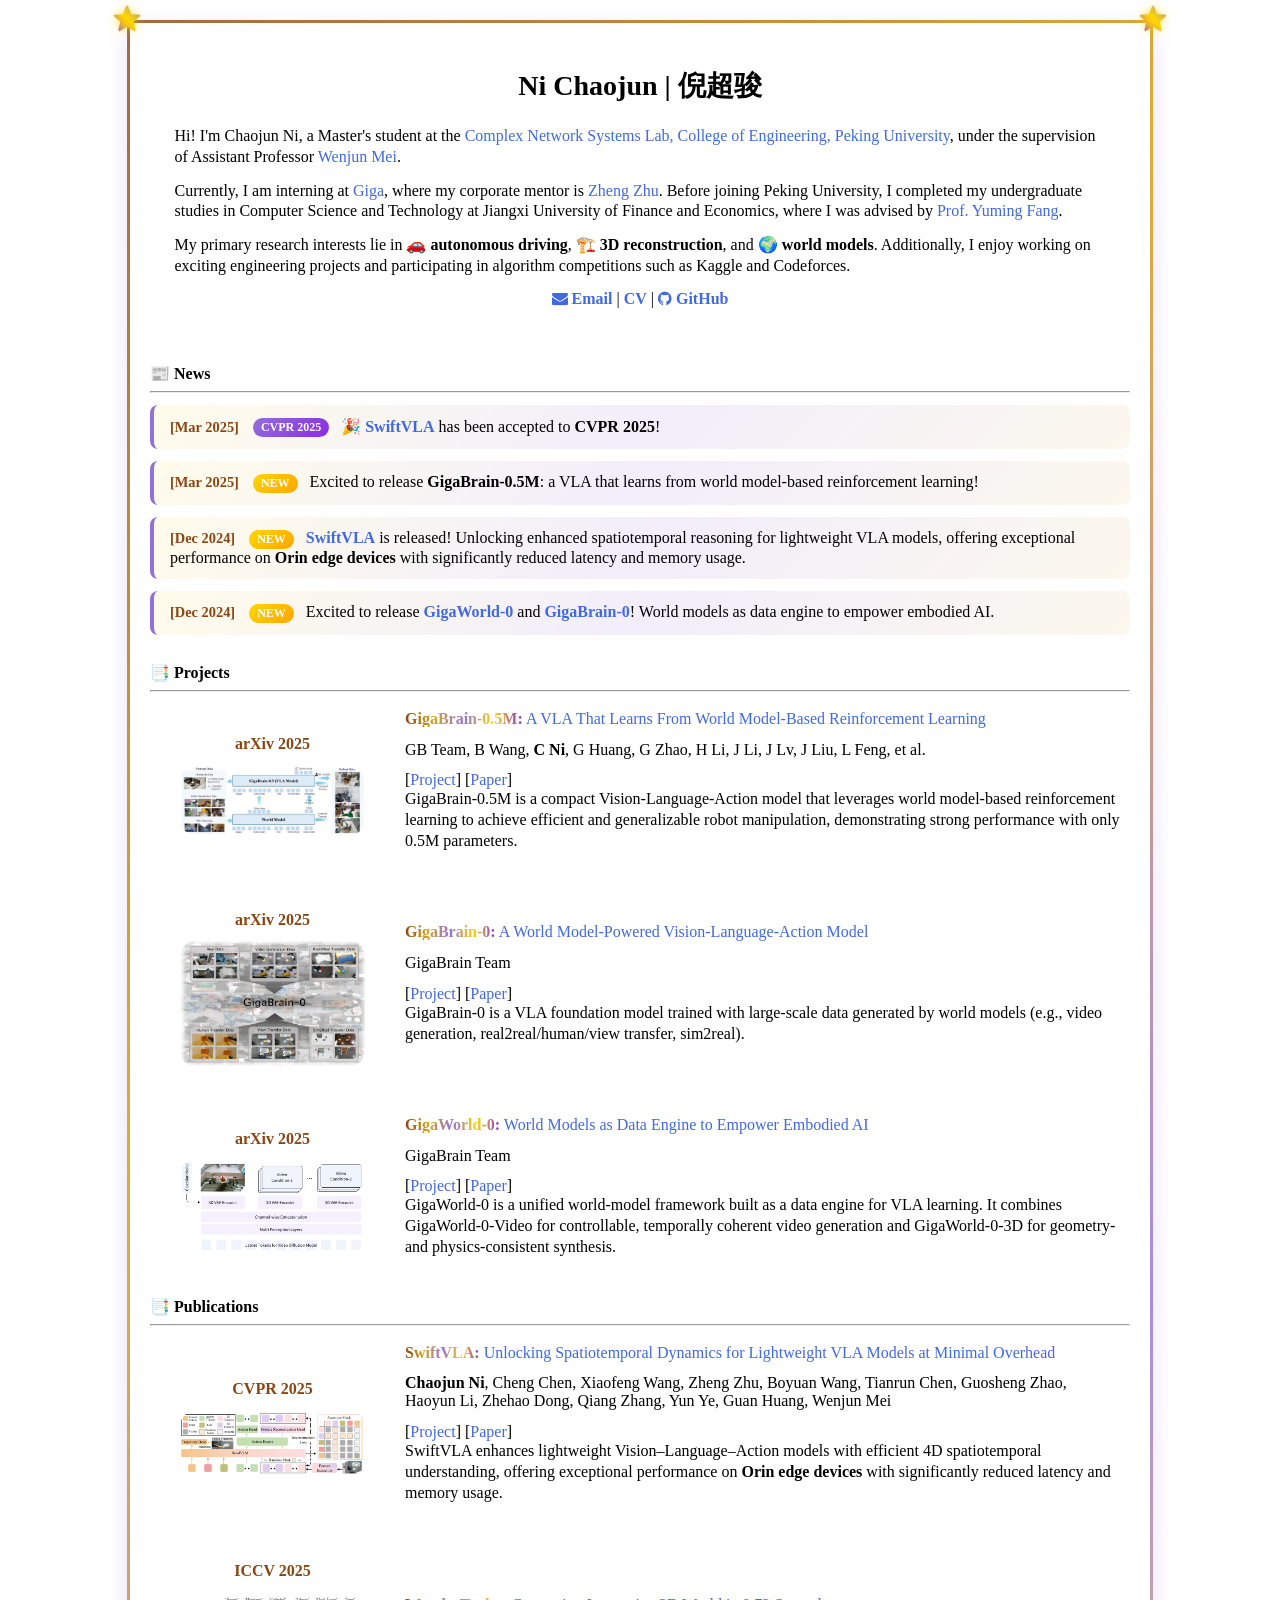
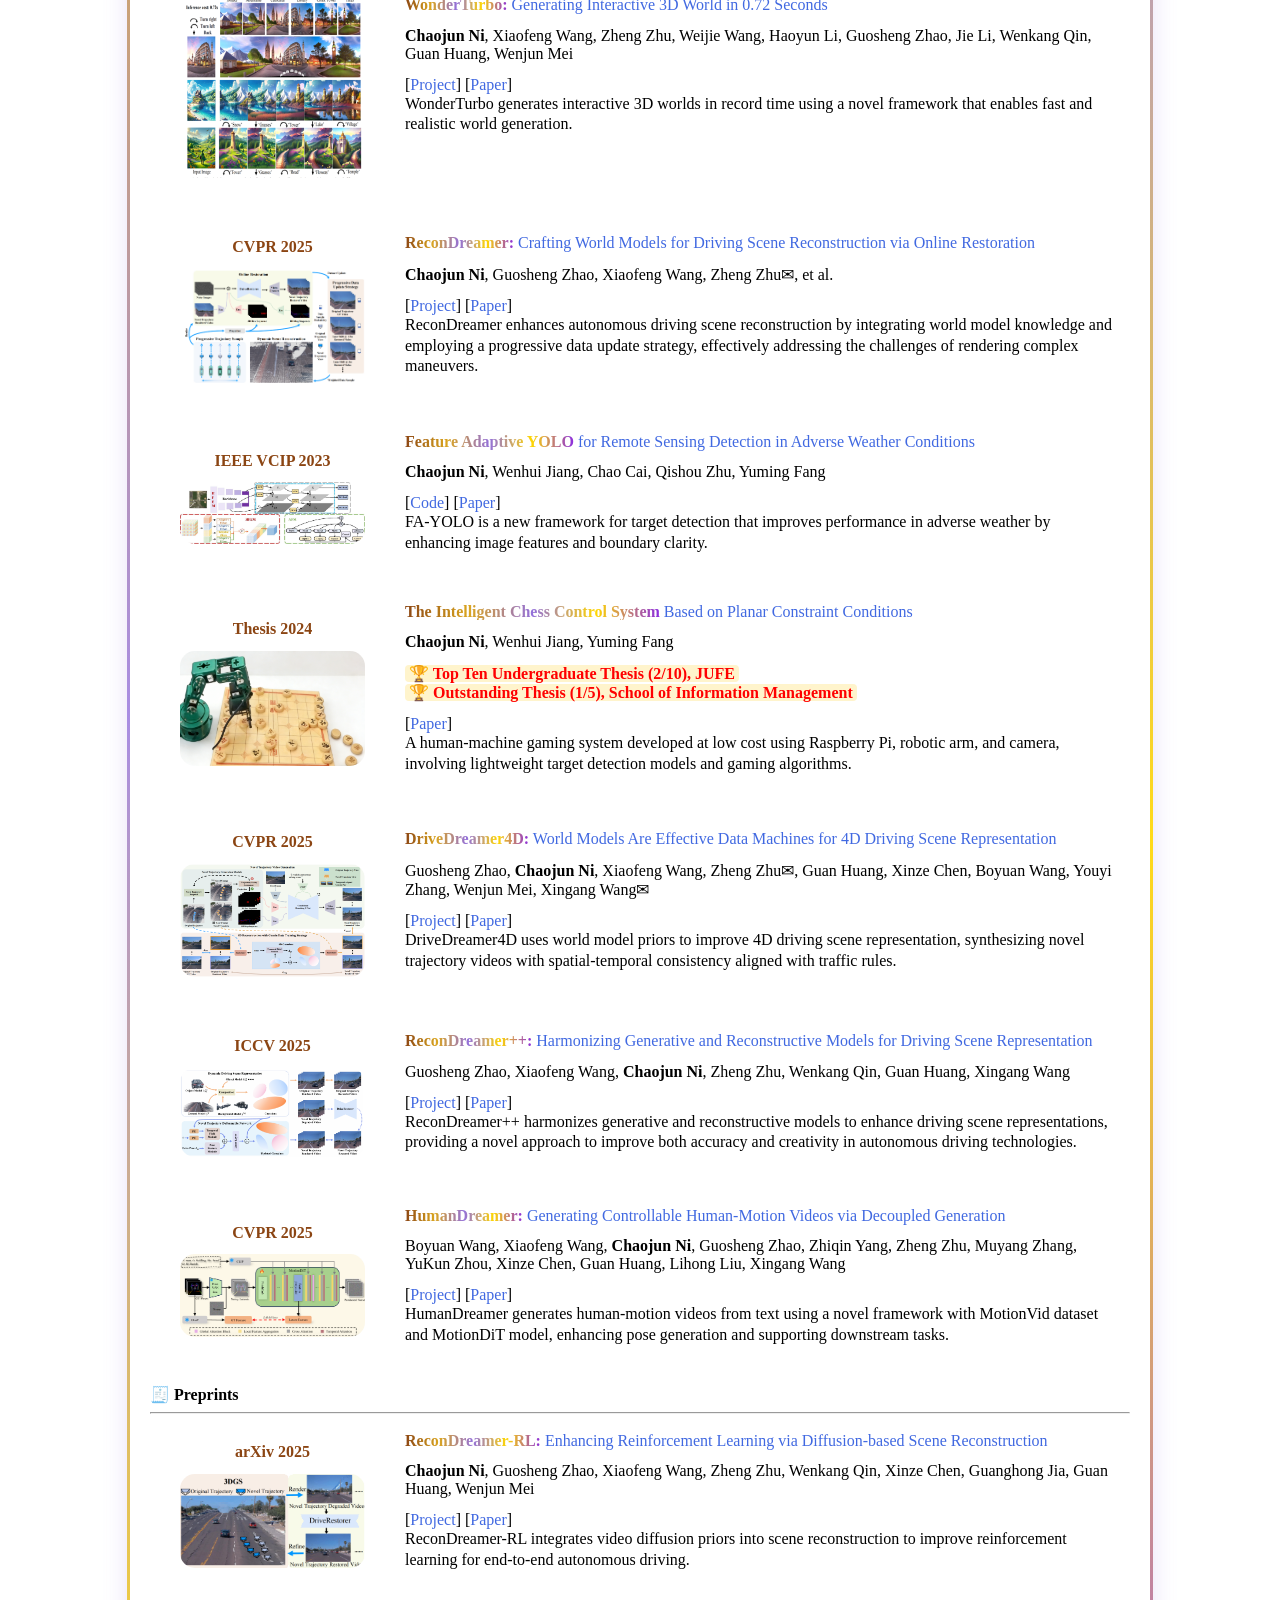
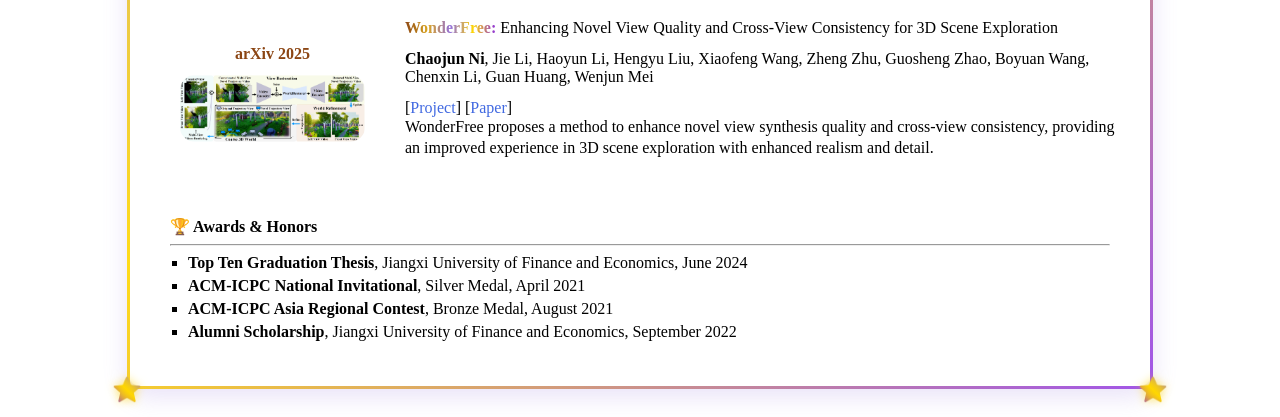
==== commit be61e599: "Update index.html" ====
--- a/index.html
+++ b/index.html
@@ -1,600 +1,703 @@
 <!DOCTYPE HTML>
-<html lang="en">
-  <head>
-    <meta http-equiv="Content-Type" content="text/html; charset=UTF-8">
-
-    <title>Ni chaojun</title>
-
-    <meta name="author" content="Ni Chaojun">
-    <meta name="viewport" content="width=device-width, initial-scale=1">
-    <link rel="shortcut icon" href="images/favicon/favicon.ico" type="image/x-icon">
-    <link rel="stylesheet" type="text/css" href="stylesheet.css">
-
-  </head>
-
-  <body>
-    <table style="width:100%;max-width:800px;border:0px;border-spacing:0px;border-collapse:separate;margin-right:auto;margin-left:auto;"><tbody>
-      <tr style="padding:0px">
-        <td style="padding:0px">
-          <table style="width:100%;border:0px;border-spacing:0px;border-collapse:separate;margin-right:auto;margin-left:auto;"><tbody>
-            <tr style="padding:0px">
-              <td style="padding:2.5%;width:63%;vertical-align:middle">
-                <p class="name" style="text-align: center;">
-                  Ni Chaojun
-                </p>
-
-                <p style="text-align: justify;">
-                    I am a Master's student at the Complex Network Systems Lab, College of Engineering, Peking University, under the supervision of Assistant Professor <a href="https://scholar.google.com.hk/citations?hl=zh-CN&user=vXj_ULkAAAAJ&view_op=list_works&sortby=pubdate" style="color: blue;">Wenjun Mei</a>. Currently, I am interning at Giga, where my corporate mentor is <a href="https://scholar.google.com.hk/citations?hl=zh-CN&user=NmwjI0AAAAAJ&view_op=list_works&sortby=pubdate" style="color: blue;">Zhu Zheng</a>.<br><br>
-
-                    Before joining Peking University, I completed my undergraduate studies in Computer Science and Technology at Jiangxi University of Finance and Economics, where I was advised by <a href="https://scholar.google.com.hk/citations?hl=zh-CN&user=_Tu-eHkAAAAJ" style="color: blue;">Prof. Yuming Fang</a>.<br><br>
-
-                    My primary research interests lie in autonomous driving and 3D reconstruction. Additionally, I enjoy working on exciting engineering projects and participating in algorithm competitions such as Kaggle and Codeforces.
-                </p>
-
-
-                <p style="text-align:center">
-                  <a href="chaojun.ni@stu.pku.edu.cn">Email</a> &nbsp;/&nbsp;
-                  <!-- <a href="docs/cv.pdf">CV</a> &nbsp;/&nbsp; -->
-                  <a href="https://github.com/Nichaojun">Github</a>
-                </p>
-              </td>
-              <td style="padding:2.5%;width:40%;max-width:40%">
-                <a href="images/Nichaojun.jpg">
-                  <img style="width:100%;max-width:100%;object-fit: cover;" alt="profile photo" src="photo\5.png" class="hoverZoomLink">
-                </a>
-              </td>
-            </tr>
-          </tbody></table>
-          <table style="width:100%;border:0px;border-spacing:0px;border-collapse:separate;margin-right:auto;margin-left:auto;"><tbody>
-              <tr>
-              <td style="padding:20px;width:100%;vertical-align:middle">
-                <h2>Research and Project</h2>
-                <p>
-                       I am interested in computer vision, deep learning, and reinforcement learning.
-                </p>
-              </td>
-            </tr>
-          </tbody></table>
-          <table style="width:100%;border:0px;border-spacing:0px;border-collapse:separate;margin-right:auto;margin-left:auto;"><tbody>
-
-
-        <tr onmouseout="wonderturbo_stop()" onmouseover="wonderturbo_start()">
-          <td style="padding:20px;width:25%;vertical-align:middle">
-            <div class="one">
-              <div class="two" id='wonderturbo_image'>
-                <video width=100% muted autoplay loop>
-                  <source src="images/wonderturbo.mp4" type="video/mp4">
-                  Your browser does not support the video tag.
-                </video>
-              </div>
-              <img src='images/wonderturbo.png' width=100%>
-            </div>
-            <script type="text/javascript">
-              function wonderturbo_start() {
-                document.getElementById('wonderturbo_image').style.opacity = "1";
-              }
-
-              function wonderturbo_stop() {
-                document.getElementById('wonderturbo_image').style.opacity = "0";
-              }
-              wonderturbo_stop()
-            </script>
-          </td>
-          <td style="padding:20px;width:75%;vertical-align:middle">
-            <span class="papertitle">WonderTurbo: Generating Interactive 3D World in 0.72 Seconds</span>
-            <br>
-            <a href="https://github.com/Nichaojun" style="color: blue;">Chaojun Ni</a>,
-            <a>Xiaofeng Wang</a>,
-            <a>Zheng Zhu</a>,
-            <a>Weijie Wang</a>,
-            <a>Li Haoyun</a>,
-            <a>Guosheng Zhao</a>,
-            <a>Jie Li</a>,
-            <a>Wenkang Qin</a>,
-            <a>Guan Huang</a>,
-            <a>Wenjun Mei</a>
-            <div style="display: flex; justify-content: space-between; align-items: center;">
-              <div>
-                <em>ARXIV</em>, 2025
-              </div>
-            </div>
-            <a href="https://wonderturbo.github.io/">code</a>
-            /
-            <a href="https://arxiv.org/pdf/2504.02261">paper</a>
-            <br>
-            <div class="justified-text">
-              <em>
-                WonderTurbo generates interactive 3D worlds in record time using a novel framework that enables fast and realistic world generation.
-              </em>
-            </div>
+<html lang="en"><head><meta http-equiv="Content-Type" content="text/html; charset=UTF-8">
+  <title>Chaojun Ni</title>
+  <meta name="author" content="Chaojun Ni">
+  <meta name="viewport" content="width=device-width, initial-scale=1">
+  <link rel="icon" href="./images/horse.png"/>
+  <link rel="stylesheet" type="text/css" href="./css/jemdoc.css"/>
+  <link rel="stylesheet" type="text/css" href="./css/academicons.min.css">
+  <link rel="stylesheet" href="https://cdnjs.cloudflare.com/ajax/libs/font-awesome/4.7.0/css/font-awesome.min.css">
+  <link rel="preconnect" href="https://fonts.googleapis.com">
+  <link rel="preconnect" href="https://fonts.gstatic.com" crossorigin>
+  <link href="https://fonts.googleapis.com/css2?family=Dancing+Script:wght@400;500;600;700&family=Pacifico&family=Satisfy&family=Great+Vibes&family=Allura&family=Alex+Brush&display=swap" rel="stylesheet">
+</head>
+
+<style>
+  .morphing-text {
+      background-image: linear-gradient(to right, 
+       #8B4513 0%, #DAA520 25%, #9370DB 50%, #FFD700 75%, #8A2BE2 100%
+      );
+      -webkit-background-clip: text;
+      background-clip: text;
+      color: transparent;
+      font-weight: bold;
+  }
+  
+  .center-img {
+    display: block;
+    margin-left: auto;
+    margin-right: auto;
+  }
+  
+  .gradient-box {
+    background: white;
+    border-radius: 20px;
+    border: 3px solid;
+    border-image: linear-gradient(135deg, 
+      rgba(139, 69, 19, 0.8) 0%,
+      rgba(218, 165, 32, 0.9) 25%,
+      rgba(147, 112, 219, 0.8) 50%,
+      rgba(255, 215, 0, 0.9) 75%,
+      rgba(138, 43, 226, 0.8) 100%
+    ) 1;
+    box-shadow: 0 8px 25px rgba(147, 112, 219, 0.2);
+    position: relative;
+  }
+
+  .gradient-box::before,
+  .gradient-box::after {
+    content: "⭐";
+    position: absolute;
+    font-size: 24px;
+    background: linear-gradient(45deg, #8A2BE2, #FFD700, #9370DB);
+    -webkit-background-clip: text;
+    -webkit-text-fill-color: transparent;
+    background-clip: text;
+    text-shadow: 0 0 10px rgba(255, 215, 0, 0.6);
+    animation: twinkle 2s ease-in-out infinite alternate;
+    z-index: 10;
+  }
+
+  .gradient-box::before {
+    top: -18px;
+    left: -18px;
+  }
+
+  .gradient-box::after {
+    top: -18px;
+    right: -18px;
+  }
+
+  .gradient-box .corner-star-bottom-left,
+  .gradient-box .corner-star-bottom-right {
+    position: absolute;
+    font-size: 24px;
+    background: linear-gradient(45deg, #8A2BE2, #FFD700, #9370DB);
+    -webkit-background-clip: text;
+    -webkit-text-fill-color: transparent;
+    background-clip: text;
+    text-shadow: 0 0 10px rgba(255, 215, 0, 0.6);
+    animation: twinkle 2s ease-in-out infinite alternate;
+    z-index: 10;
+    pointer-events: none;
+  }
+
+  .gradient-box .corner-star-bottom-left {
+    bottom: -18px;
+    left: -18px;
+  }
+
+  .gradient-box .corner-star-bottom-right {
+    bottom: -18px;
+    right: -18px;
+  }
+
+  @keyframes twinkle {
+    0% {
+      opacity: 0.6;
+      transform: scale(0.95);
+    }
+    100% {
+      opacity: 1;
+      transform: scale(1.15);
+    }
+  }
+  
+  .news-item {
+    background: linear-gradient(135deg, 
+      rgba(255, 215, 0, 0.08) 0%,
+      rgba(147, 112, 219, 0.12) 50%,
+      rgba(218, 165, 32, 0.08) 100%
+    );
+    border-left: 4px solid #9370DB;
+    border-radius: 8px;
+    padding: 12px 16px;
+    margin: 12px 0;
+    transition: all 0.3s ease;
+  }
+
+  .news-item:hover {
+    transform: translateX(5px);
+    box-shadow: 0 4px 15px rgba(147, 112, 219, 0.2);
+  }
+
+  .news-date {
+    color: #8B4513;
+    font-weight: 600;
+    font-size: 0.9em;
+    margin-right: 10px;
+  }
+
+  .news-badge {
+    display: inline-block;
+    background: linear-gradient(135deg, #FFD700, #FFA500);
+    color: white;
+    padding: 2px 8px;
+    border-radius: 12px;
+    font-size: 0.75em;
+    font-weight: bold;
+    margin-right: 8px;
+    vertical-align: middle;
+  }
+
+  .news-badge-cvpr {
+    display: inline-block;
+    background: linear-gradient(135deg, #9370DB, #8A2BE2);
+    color: white;
+    padding: 2px 8px;
+    border-radius: 12px;
+    font-size: 0.75em;
+    font-weight: bold;
+    margin-right: 8px;
+    vertical-align: middle;
+  }
+
+  .publication-box {
+    background: linear-gradient(135deg, 
+      rgba(218, 165, 32, 0.1) 0%,
+      rgba(147, 112, 219, 0.15) 50%,
+      rgba(255, 215, 0, 0.1) 100%
+    );
+    border-radius: 12px;
+    padding: 15px;
+    margin: 10px 0;
+    border: 1px solid rgba(218, 165, 32, 0.2);
+  }
+
+  .role { color: #4169e1; font-weight: 600; }
+  .result { color: #cc0000; }
+
+  .reviewer-title {
+    color: #000000;
+    margin-bottom: 4px;
+  }
+</style>
+
+<body>
+  <a id="home" class="anchor"></a>
+  <div id="container" class="container gradient-box" style="margin: 20px auto; max-width: 1020px; padding: 20px;">
+    <div class="corner-star-bottom-left">⭐</div>
+    <div class="corner-star-bottom-right">⭐</div> 
+
+    <table style="width:100%;max-width:1000px;border:0px;border-spacing:0px;border-collapse:separate;margin-right:auto;margin-left:auto;">
+      <tbody>
+        <tr style="padding:0px">
+          <td style="padding:0px">
+
+            <!-- Bio Section -->
+            <table style="width:100%;border:0px;border-spacing:0px;border-collapse:separate;margin-right:auto;margin-left:auto;">
+              <tbody>
+                <tr style="padding:0px">
+                  <td style="padding:2.5%;width:67%;vertical-align:middle">
+                    <p style="text-align:center;font-size: 28px">
+                      <strong>Ni Chaojun | <span class="chinese-name">倪超骏</span></strong>
+                    </p>
+           
+                    <p>Hi! I'm Chaojun Ni, a Master's student at the <a href="https://www.pku.edu.cn/" target="_blank" rel="noopener">Complex Network Systems Lab, College of Engineering, Peking University</a>, under the supervision of Assistant Professor <a href="https://scholar.google.com.hk/citations?hl=zh-CN&user=vXj_ULkAAAAJ&view_op=list_works&sortby=pubdate" target="_blank" rel="noopener">Wenjun Mei</a>.</p>
+
+                    <p>Currently, I am interning at <a href="https://github.com/open-gigaai" target="_blank" rel="noopener">Giga</a>, where my corporate mentor is <a href="https://scholar.google.com.hk/citations?hl=zh-CN&user=NmwjI0AAAAAJ&view_op=list_works&sortby=pubdate" target="_blank" rel="noopener">Zheng Zhu</a>. Before joining Peking University, I completed my undergraduate studies in Computer Science and Technology at Jiangxi University of Finance and Economics, where I was advised by <a href="https://scholar.google.com.hk/citations?hl=zh-CN&user=_Tu-eHkAAAAJ" target="_blank" rel="noopener">Prof. Yuming Fang</a>.</p>
+
+                    <p>My primary research interests lie in <strong>🚗 autonomous driving</strong>, <strong>🏗️ 3D reconstruction</strong>, and <strong>🌍 world models</strong>. Additionally, I enjoy working on exciting engineering projects and participating in algorithm competitions such as Kaggle and Codeforces.</p>
+
+                    <p style="text-align:center">
+                      <a href="mailto:chaojun.ni@stu.pku.edu.cn"><span class="icon"><i class="fa fa-envelope"></i></span> <strong>Email</strong></a> |
+                      <a href="docs/cv.pdf" target="_blank" rel="noopener"><strong>CV</strong></a> |
+                      <a href="https://github.com/Nichaojun" target="_blank" rel="noopener"><span class="icon"><i class="fa fab fa-github"></i></span> <strong>GitHub</strong></a>
+                    </p>
+                  </td>
+                </tr>
+              </tbody>
+            </table>
+
+            <!-- News Section -->
+            <table width="100%" align="center" border="0" cellspacing="0" cellpadding="20">
+              <tbody>
+                <tr>
+                  <td>
+                    <strong>📰 News</strong> <hr>
+
+                    <!-- SwiftVLA CVPR accepted -->
+                    <div class="news-item">
+                      <span class="news-date">[Mar 2025]</span>
+                      <span class="news-badge-cvpr">CVPR 2025</span>
+                      🎉 <strong><a href="https://swiftvla.github.io">SwiftVLA</a></strong> has been accepted to <strong>CVPR 2025</strong>!
+                    </div>
+
+                    <!-- GigaBrain-0.5M -->
+                    <div class="news-item">
+                      <span class="news-date">[Mar 2025]</span>
+                      <span class="news-badge">NEW</span>
+                      Excited to release <strong>GigaBrain-0.5M</strong>: a VLA that learns from world model-based reinforcement learning!
+                    </div>
+
+                    <div class="news-item">
+                      <span class="news-date">[Dec 2024]</span>
+                      <span class="news-badge">NEW</span>
+                      <strong><a href="https://swiftvla.github.io">SwiftVLA</a></strong> is released! Unlocking enhanced spatiotemporal reasoning for lightweight VLA models, offering exceptional performance on <strong>Orin edge devices</strong> with significantly reduced latency and memory usage.
+                    </div>
+
+                    <div class="news-item">
+                      <span class="news-date">[Dec 2024]</span>
+                      <span class="news-badge">NEW</span>
+                      Excited to release <strong><a href="https://giga-world-0.github.io">GigaWorld-0</a></strong> and <strong><a href="https://gigabrain0.github.io">GigaBrain-0</a></strong>! World models as data engine to empower embodied AI.
+                    </div>
+                  </td>
+                </tr>
+              </tbody>
+            </table>
+
+            <!-- Projects Section -->
+            <table width="100%" align="center" border="0" cellspacing="0" cellpadding="20">
+              <tbody>
+                <tr>
+                  <td>
+                    <strong>📑 Projects</strong> <hr>
+
+                    <!-- GigaBrain-0.5M (NEW) -->
+                    <table style="width:100%;border:0px;border-spacing:0px;border-collapse:separate;margin-right:auto;margin-left:auto;">
+                      <tbody>
+                        <tr>
+                          <td style="padding:20px;width:25%;vertical-align:middle">
+                            <div class="one" align="center">
+                              <font color="#8B4513"><strong>arXiv 2025</strong></font>
+                              <p></p>
+                              <img src="images/gigabrain05m.png" alt="GigaBrain-0.5M" width="90%" style="padding-top:0px;padding-bottom:0px;border-radius:15px;">
+                            </div>
+                          </td>
+                          <td style="padding:10px;width:75%;vertical-align:middle">
+                            <a href="#">
+                              <span class="morphing-text">GigaBrain-0.5M:</span>
+                              A VLA That Learns From World Model-Based Reinforcement Learning
+                            </a>
+                            <p></p>
+                            <div class="is-size-6 publication-authors">
+                              GB Team, B Wang, <strong>C Ni</strong>, G Huang, G Zhao, H Li, J Li, J Lv, J Liu, L Feng, et al.
+                            </div>
+                            <p></p>
+                            [<a href="#">Project</a>]
+                            [<a href="#">Paper</a>]
+                            <p>
+                              GigaBrain-0.5M is a compact Vision-Language-Action model that leverages world model-based reinforcement learning to achieve efficient and generalizable robot manipulation, demonstrating strong performance with only 0.5M parameters.
+                            </p>
+                          </td>
+                        </tr>
+                      </tbody>
+                    </table>
+
+                    <!-- GigaBrain-0 -->
+                    <table style="width:100%;border:0px;border-spacing:0px;border-collapse:separate;margin-right:auto;margin-left:auto;">
+                      <tbody>
+                        <tr>
+                          <td style="padding:20px;width:25%;vertical-align:middle">
+                            <div class="one" align="center">
+                              <font color="#8B4513"><strong>arXiv 2025</strong></font>
+                              <p></p>
+                              <img src="images/gigabrain0.png" alt="GigaBrain-0" width="90%" style="padding-top:0px;padding-bottom:0px;border-radius:15px;">
+                            </div>
+                          </td>
+                          <td style="padding:10px;width:75%;vertical-align:middle">
+                            <a href="https://gigabrain0.github.io">
+                              <span class="morphing-text">GigaBrain-0:</span>
+                              A World Model-Powered Vision-Language-Action Model
+                            </a>
+                            <p></p>
+                            <div class="is-size-6 publication-authors">GigaBrain Team</div>
+                            <p></p>
+                            [<a href="https://gigabrain0.github.io">Project</a>]
+                            [<a href="https://arxiv.org/pdf/2510.19430">Paper</a>]
+                            <p>
+                              GigaBrain-0 is a VLA foundation model trained with large-scale data generated by world models
+                              (e.g., video generation, real2real/human/view transfer, sim2real). 
+                            </p>
+                          </td>
+                        </tr>
+                      </tbody>
+                    </table>
+
+                    <!-- GigaWorld-0 -->
+                    <table style="width:100%;border:0px;border-spacing:0px;border-collapse:separate;margin-right:auto;margin-left:auto;">
+                      <tbody>
+                        <tr>
+                          <td style="padding:20px;width:25%;vertical-align:middle">
+                            <div class="one" align="center">
+                              <font color="#8B4513"><strong>arXiv 2025</strong></font>
+                              <p></p>
+                              <img src="images/gigaworld0.png" alt="GigaWorld-0" width="90%" style="padding-top:0px;padding-bottom:0px;border-radius:15px;">
+                            </div>
+                          </td>
+                          <td style="padding:10px;width:75%;vertical-align:middle">
+                            <a href="https://giga-world-0.github.io">
+                              <span class="morphing-text">GigaWorld-0:</span>
+                              World Models as Data Engine to Empower Embodied AI
+                            </a>
+                            <p></p>
+                            <div class="is-size-6 publication-authors">GigaBrain Team</div>
+                            <p></p>
+                            [<a href="https://giga-world-0.github.io">Project</a>]
+                            [<a href="https://arxiv.org/pdf/2511.19861.pdf">Paper</a>]
+                            <p>
+                              GigaWorld-0 is a unified world-model framework built as a data engine for VLA learning.
+                              It combines GigaWorld-0-Video for controllable, temporally coherent video generation and
+                              GigaWorld-0-3D for geometry- and physics-consistent synthesis.
+                            </p>
+                          </td>
+                        </tr>
+                      </tbody>
+                    </table>
+
+                  </td>
+                </tr>
+              </tbody>
+            </table>
+
+            <!-- Publications Section -->
+            <table width="100%" align="center" border="0" cellspacing="0" cellpadding="20">
+              <tbody>
+                <tr>
+                  <td>
+                    <strong>📑 Publications</strong> <hr>
+
+                    <!-- SwiftVLA (moved from Preprints, now CVPR 2025) -->
+                    <table style="width:100%;border:0px;border-spacing:0px;border-collapse:separate;margin-right:auto;margin-left:auto;">
+                      <tbody>
+                        <tr>
+                          <td style="padding:20px;width:25%;vertical-align:middle">
+                            <div class="one" align="center">
+                              <font color="#8B4513"><strong>CVPR 2025</strong></font>
+                              <p></p>
+                              <img src="images/swiftvla.png" alt="SwiftVLA Framework" width="90%" style="padding-top:0px;padding-bottom:0px;border-radius:15px;">
+                            </div>
+                          </td>
+                          <td style="padding:10px;width:75%;vertical-align:middle">
+                            <a href="https://swiftvla.github.io">
+                              <span class="morphing-text">SwiftVLA:</span>
+                              Unlocking Spatiotemporal Dynamics for Lightweight VLA Models at Minimal Overhead
+                            </a>
+                            <p></p>
+                            <div class="is-size-6 publication-authors">
+                              <strong>Chaojun Ni</strong>, Cheng Chen, Xiaofeng Wang, Zheng Zhu, Boyuan Wang, Tianrun Chen, Guosheng Zhao, Haoyun Li, Zhehao Dong, Qiang Zhang, Yun Ye, Guan Huang, Wenjun Mei
+                            </div>
+                            <p></p>
+                            [<a href="https://swiftvla.github.io">Project</a>]
+                            [<a href="https://arxiv.org/pdf/2512.00903">Paper</a>]
+                            <p>
+                              SwiftVLA enhances lightweight Vision–Language–Action models with efficient 4D spatiotemporal understanding, offering exceptional performance on <strong>Orin edge devices</strong> with significantly reduced latency and memory usage.
+                            </p>
+                          </td>
+                        </tr>
+                      </tbody>
+                    </table>
+
+                    <!-- WonderTurbo -->
+                    <table style="width:100%;border:0px;border-spacing:0px;border-collapse:separate;margin-right:auto;margin-left:auto;">
+                      <tbody>
+                        <tr>
+                          <td style="padding:20px;width:25%;vertical-align:middle">
+                            <div class="one" align="center">
+                              <font color="#8B4513"><strong>ICCV 2025</strong></font>
+                              <p></p>
+                              <img src="images/wonderturbo.png" alt="WonderTurbo Framework" width="90%" style="padding-top:0px;padding-bottom:0px;border-radius:15px;">
+                            </div>
+                          </td>
+                          <td style="padding:10px;width:75%;vertical-align:middle">
+                            <a href="https://wonderturbo.github.io/">
+                              <span class="morphing-text">WonderTurbo:</span> Generating Interactive 3D World in 0.72 Seconds
+                            </a>
+                            <p></p>
+                            <div class="is-size-6 publication-authors">
+                              <strong>Chaojun Ni</strong>, Xiaofeng Wang, Zheng Zhu, Weijie Wang, Haoyun Li, Guosheng Zhao, Jie Li, Wenkang Qin, Guan Huang, Wenjun Mei
+                            </div>
+                            <p></p>
+                            [<a href="https://wonderturbo.github.io/">Project</a>]
+                            [<a href="https://arxiv.org/pdf/2504.02261">Paper</a>]
+                            <p>
+                              WonderTurbo generates interactive 3D worlds in record time using a novel framework that enables fast and realistic world generation.
+                            </p>
+                          </td>
+                        </tr>
+                      </tbody>
+                    </table>
+
+                    <!-- ReconDreamer -->
+                    <table style="width:100%;border:0px;border-spacing:0px;border-collapse:separate;margin-right:auto;margin-left:auto;">
+                      <tbody>
+                        <tr>
+                          <td style="padding:20px;width:25%;vertical-align:middle">
+                            <div class="one" align="center">
+                              <font color="#8B4513"><strong>CVPR 2025</strong></font>
+                              <p></p>
+                              <img src="images/recondreamer.png" alt="ReconDreamer Framework" width="90%" style="padding-top:0px;padding-bottom:0px;border-radius:15px;">
+                            </div>
+                          </td>
+                          <td style="padding:10px;width:75%;vertical-align:middle">
+                            <a href="https://recondreamer.github.io/">
+                              <span class="morphing-text">ReconDreamer:</span> Crafting World Models for Driving Scene Reconstruction via Online Restoration
+                            </a>
+                            <p></p>
+                            <div class="is-size-6 publication-authors">
+                              <strong>Chaojun Ni</strong>, Guosheng Zhao, Xiaofeng Wang, Zheng Zhu<span class="envelope">&#9993;</span>, et al.
+                            </div>
+                            <p></p>
+                            [<a href="https://recondreamer.github.io/">Project</a>]
+                            [<a href="https://arxiv.org/abs/2410.13571">Paper</a>]
+                            <p>
+                              ReconDreamer enhances autonomous driving scene reconstruction by integrating world model knowledge and employing a progressive data update strategy, effectively addressing the challenges of rendering complex maneuvers.
+                            </p>
+                          </td>
+                        </tr>
+                      </tbody>
+                    </table>
+
+                    <!-- FA-YOLO -->
+                    <table style="width:100%;border:0px;border-spacing:0px;border-collapse:separate;margin-right:auto;margin-left:auto;">
+                      <tbody>
+                        <tr>
+                          <td style="padding:20px;width:25%;vertical-align:middle">
+                            <div class="one" align="center">
+                              <font color="#8B4513"><strong>IEEE VCIP 2023</strong></font>
+                              <p></p>
+                              <img src="images/yolo.jpg" alt="FA-YOLO" width="90%" style="padding-top:0px;padding-bottom:0px;border-radius:15px;">
+                            </div>
+                          </td>
+                          <td style="padding:10px;width:75%;vertical-align:middle">
+                            <a href="https://ieeexplore.ieee.org/document/10402716">
+                              <span class="morphing-text">Feature Adaptive YOLO</span> for Remote Sensing Detection in Adverse Weather Conditions
+                            </a>
+                            <p></p>
+                            <div class="is-size-6 publication-authors">
+                              <strong>Chaojun Ni</strong>, Wenhui Jiang, Chao Cai, Qishou Zhu, Yuming Fang
+                            </div>
+                            <p></p>
+                            [<a href="https://github.com/Nichaojun/Feature-Adaptive-YOLO/tree/master/">Code</a>]
+                            [<a href="https://ieeexplore.ieee.org/document/10402716">Paper</a>]
+                            <p>
+                              FA-YOLO is a new framework for target detection that improves performance in adverse weather by enhancing image features and boundary clarity.
+                            </p>
+                          </td>
+                        </tr>
+                      </tbody>
+                    </table>
+
+                    <!-- Thesis 2024 -->
+                    <table style="width:100%;border:0px;border-spacing:0px;border-collapse:separate;margin-right:auto;margin-left:auto;">
+                      <tbody>
+                        <tr>
+                          <td style="padding:20px;width:25%;vertical-align:middle">
+                            <div class="one" align="center">
+                              <font color="#8B4513"><strong>Thesis 2024</strong></font>
+                              <p></p>
+                              <img src="images/bishe.png" alt="Thesis" width="90%" style="padding-top:0px;padding-bottom:0px;border-radius:15px;">
+                            </div>
+                          </td>
+                          <td style="padding:10px;width:75%;vertical-align:middle">
+                            <a href="docs/The-Intelligent-Chess-Control-System-Based-on-Planar-Constraint-Conditions.pdf">
+                              <span class="morphing-text">The Intelligent Chess Control System</span> Based on Planar Constraint Conditions
+                            </a>
+                            <p></p>
+                            <div class="is-size-6 publication-authors">
+                              <strong>Chaojun Ni</strong>, Wenhui Jiang, Yuming Fang
+                            </div>
+                            <p></p>
+                            <span style="color: red; background-color: #fff4cc; padding: 0 4px; border-radius: 4px; font-weight: 700;">🏆 Top Ten Undergraduate Thesis (2/10), JUFE</span><br>
+                            <span style="color: red; background-color: #fff4cc; padding: 0 4px; border-radius: 4px; font-weight: 700;">🏆 Outstanding Thesis (1/5), School of Information Management</span>
+                            <p></p>
+                            [<a href="docs/The-Intelligent-Chess-Control-System-Based-on-Planar-Constraint-Conditions.pdf">Paper</a>]
+                            <p>
+                              A human-machine gaming system developed at low cost using Raspberry Pi, robotic arm, and camera, involving lightweight target detection models and gaming algorithms.
+                            </p>
+                          </td>
+                        </tr>
+                      </tbody>
+                    </table>
+
+                    <!-- DriveDreamer4D -->
+                    <table style="width:100%;border:0px;border-spacing:0px;border-collapse:separate;margin-right:auto;margin-left:auto;">
+                      <tbody>
+                        <tr>
+                          <td style="padding:20px;width:25%;vertical-align:middle">
+                            <div class="one" align="center">
+                              <font color="#8B4513"><strong>CVPR 2025</strong></font>
+                              <p></p>
+                              <img src="images/drivedreamer4d.png" alt="DriveDreamer4D" width="90%" style="padding-top:0px;padding-bottom:0px;border-radius:15px;">
+                            </div>
+                          </td>
+                          <td style="padding:10px;width:75%;vertical-align:middle">
+                            <a href="https://drivedreamer4d.github.io/">
+                              <span class="morphing-text">DriveDreamer4D:</span> World Models Are Effective Data Machines for 4D Driving Scene Representation
+                            </a>
+                            <p></p>
+                            <div class="is-size-6 publication-authors">
+                              Guosheng Zhao, <strong>Chaojun Ni</strong>, Xiaofeng Wang, Zheng Zhu<span class="envelope">&#9993;</span>, Guan Huang, Xinze Chen, Boyuan Wang, Youyi Zhang, Wenjun Mei, Xingang Wang<span class="envelope">&#9993;</span>
+                            </div>
+                            <p></p>
+                            [<a href="https://drivedreamer4d.github.io/">Project</a>]
+                            [<a href="https://arxiv.org/abs/2410.13571">Paper</a>]
+                            <p>
+                              DriveDreamer4D uses world model priors to improve 4D driving scene representation, synthesizing novel trajectory videos with spatial-temporal consistency aligned with traffic rules.
+                            </p>
+                          </td>
+                        </tr>
+                      </tbody>
+                    </table>
+
+                    <!-- ReconDreamer++ -->
+                    <table style="width:100%;border:0px;border-spacing:0px;border-collapse:separate;margin-right:auto;margin-left:auto;">
+                      <tbody>
+                        <tr>
+                          <td style="padding:20px;width:25%;vertical-align:middle">
+                            <div class="one" align="center">
+                              <font color="#8B4513"><strong>ICCV 2025</strong></font>
+                              <p></p>
+                              <img src="images/recondreamerplus.png" alt="ReconDreamer++" width="90%" style="padding-top:0px;padding-bottom:0px;border-radius:15px;">
+                            </div>
+                          </td>
+                          <td style="padding:10px;width:75%;vertical-align:middle">
+                            <a href="https://recondreamer-plus.github.io/">
+                              <span class="morphing-text">ReconDreamer++:</span> Harmonizing Generative and Reconstructive Models for Driving Scene Representation
+                            </a>
+                            <p></p>
+                            <div class="is-size-6 publication-authors">
+                              Guosheng Zhao, Xiaofeng Wang, <strong>Chaojun Ni</strong>, Zheng Zhu, Wenkang Qin, Guan Huang, Xingang Wang
+                            </div>
+                            <p></p>
+                            [<a href="https://recondreamer-plus.github.io/">Project</a>]
+                            [<a href="https://arxiv.org/abs/2503.18438">Paper</a>]
+                            <p>
+                              ReconDreamer++ harmonizes generative and reconstructive models to enhance driving scene representations, providing a novel approach to improve both accuracy and creativity in autonomous driving technologies.
+                            </p>
+                          </td>
+                        </tr>
+                      </tbody>
+                    </table>
+
+                    <!-- HumanDreamer -->
+                    <table style="width:100%;border:0px;border-spacing:0px;border-collapse:separate;margin-right:auto;margin-left:auto;">
+                      <tbody>
+                        <tr>
+                          <td style="padding:20px;width:25%;vertical-align:middle">
+                            <div class="one" align="center">
+                              <font color="#8B4513"><strong>CVPR 2025</strong></font>
+                              <p></p>
+                              <img src="images/humandreamer.png" alt="HumanDreamer" width="90%" style="padding-top:0px;padding-bottom:0px;border-radius:15px;">
+                            </div>
+                          </td>
+                          <td style="padding:10px;width:75%;vertical-align:middle">
+                            <a href="https://humandreamer.github.io/">
+                              <span class="morphing-text">HumanDreamer:</span> Generating Controllable Human-Motion Videos via Decoupled Generation
+                            </a>
+                            <p></p>
+                            <div class="is-size-6 publication-authors">
+                              Boyuan Wang, Xiaofeng Wang, <strong>Chaojun Ni</strong>, Guosheng Zhao, Zhiqin Yang, Zheng Zhu, Muyang Zhang, YuKun Zhou, Xinze Chen, Guan Huang, Lihong Liu, Xingang Wang
+                            </div>
+                            <p></p>
+                            [<a href="https://humandreamer.github.io/">Project</a>]
+                            [<a href="https://arxiv.org/abs/2503.24026">Paper</a>]
+                            <p>
+                              HumanDreamer generates human-motion videos from text using a novel framework with MotionVid dataset and MotionDiT model, enhancing pose generation and supporting downstream tasks.
+                            </p>
+                          </td>
+                        </tr>
+                      </tbody>
+                    </table>
+
+                  </td>
+                </tr>
+              </tbody>
+            </table>
+
+            <!-- Preprints Section -->
+            <table width="100%" align="center" border="0" cellspacing="0" cellpadding="20">
+              <tbody>
+                <tr>
+                  <td>
+                    <strong>🧾 Preprints</strong> <hr>
+
+                    <!-- ReconDreamer-RL -->
+                    <table style="width:100%;border:0px;border-spacing:0px;border-collapse:separate;margin-right:auto;margin-left:auto;">
+                      <tbody>
+                        <tr>
+                          <td style="padding:20px;width:25%;vertical-align:middle">
+                            <div class="one" align="center">
+                              <font color="#8B4513"><strong>arXiv 2025</strong></font>
+                              <p></p>
+                              <img src="images/recondreamerrl.png" alt="ReconDreamer-RL Framework" width="90%" style="padding-top:0px;padding-bottom:0px;border-radius:15px;">
+                            </div>
+                          </td>
+                          <td style="padding:10px;width:75%;vertical-align:middle">
+                            <a href="https://recondreamer-rl.github.io/">
+                              <span class="morphing-text">ReconDreamer-RL:</span>
+                              Enhancing Reinforcement Learning via Diffusion-based Scene Reconstruction
+                            </a>
+                            <p></p>
+                            <div class="is-size-6 publication-authors">
+                              <strong>Chaojun Ni</strong>, Guosheng Zhao, Xiaofeng Wang, Zheng Zhu, Wenkang Qin, Xinze Chen, Guanghong Jia, Guan Huang, Wenjun Mei
+                            </div>
+                            <p></p>
+                            [<a href="https://recondreamer-rl.github.io/">Project</a>]
+                            [<a href="https://arxiv.org/pdf/2508.08170.pdf">Paper</a>]
+                            <p>
+                              ReconDreamer-RL integrates video diffusion priors into scene reconstruction to improve reinforcement learning for end-to-end autonomous driving.
+                            </p>
+                          </td>
+                        </tr>
+                      </tbody>
+                    </table>
+
+                    <!-- WonderFree -->
+                    <table style="width:100%;border:0px;border-spacing:0px;border-collapse:separate;margin-right:auto;margin-left:auto;">
+                      <tbody>
+                        <tr>
+                          <td style="padding:20px;width:25%;vertical-align:middle">
+                            <div class="one" align="center">
+                              <font color="#8B4513"><strong>arXiv 2025</strong></font>
+                              <p></p>
+                              <img src="images/wonderfree.png" alt="WonderFree" width="90%" style="padding-top:0px;padding-bottom:0px;border-radius:15px;">
+                            </div>
+                          </td>
+                          <td style="padding:10px;width:75%;vertical-align:middle">
+                            <span class="morphing-text">WonderFree:</span> Enhancing Novel View Quality and Cross-View Consistency for 3D Scene Exploration
+                            <p></p>
+                            <div class="is-size-6 publication-authors">
+                              <strong>Chaojun Ni</strong>, Jie Li, Haoyun Li, Hengyu Liu, Xiaofeng Wang, Zheng Zhu, Guosheng Zhao, Boyuan Wang, Chenxin Li, Guan Huang, Wenjun Mei
+                            </div>
+                            <p></p>
+                            [<a href="#">Project</a>] [<a href="#">Paper</a>]
+                            <p>
+                              WonderFree proposes a method to enhance novel view synthesis quality and cross-view consistency, providing an improved experience in 3D scene exploration with enhanced realism and detail.
+                            </p>
+                          </td>
+                        </tr>
+                      </tbody>
+                    </table>
+
+                  </td>
+                </tr>
+              </tbody>
+            </table>
+
+            <!-- Awards Section -->
+            <table style="width:100%;border:0px;border-spacing:0px;border-collapse:separate;margin-right:auto;margin-left:auto;">
+              <tbody>
+                <tr>
+                  <td style="padding:20px;width:100%;vertical-align:middle">
+                    <strong>🏆 Awards & Honors</strong> <hr>
+                    <ul style="margin: 0; padding-left: 18px;">
+                      <li><strong>Top Ten Graduation Thesis</strong>, Jiangxi University of Finance and Economics, June 2024</li>
+                      <li><strong>ACM-ICPC National Invitational</strong>, Silver Medal, April 2021</li>
+                      <li><strong>ACM-ICPC Asia Regional Contest</strong>, Bronze Medal, August 2021</li>
+                      <li><strong>Alumni Scholarship</strong>, Jiangxi University of Finance and Economics, September 2022</li>
+                    </ul>
+                  </td>
+                </tr>
+              </tbody>
+            </table>
+
           </td>
         </tr>
-
-
-        <!-- ===== GigaBrain-0.5M ===== -->
-        <tr onmouseout="gigabrain_stop()" onmouseover="gigabrain_start()">
-          <td style="padding:20px;width:25%;vertical-align:middle">
-            <div class="one">
-              <div class="two" id='gigabrain_image'>
-                <video width=100% muted autoplay loop>
-                  <source src="images/gigabrain.mp4" type="video/mp4">
-                  Your browser does not support the video tag.
-                </video>
-              </div>
-              <img src='images/gigabrain.png' width=100%>
-            </div>
-            <script type="text/javascript">
-              function gigabrain_start() {
-                document.getElementById('gigabrain_image').style.opacity = "1";
-              }
-
-              function gigabrain_stop() {
-                document.getElementById('gigabrain_image').style.opacity = "0";
-              }
-              gigabrain_stop()
-            </script>
-          </td>
-          <td style="padding:20px;width:75%;vertical-align:middle">
-            <span class="papertitle">GigaBrain-0.5M: a VLA That Learns From World Model-Based Reinforcement Learning</span>
-            <br>
-            GB Team,
-            <a>B Wang</a>,
-            <a href="https://github.com/Nichaojun" style="color: blue;">C Ni</a>,
-            <a>G Huang</a>,
-            <a>G Zhao</a>,
-            <a>H Li</a>,
-            <a>J Li</a>,
-            <a>J Lv</a>,
-            <a>J Liu</a>,
-            <a>L Feng</a>,
-            et al.
-            <div style="display: flex; justify-content: space-between; align-items: center;">
-              <div>
-                <em>Arxiv</em>, 2025
-              </div>
-            </div>
-            <a href="#">code</a>
-            /
-            <a href="#">paper</a>
-            <br>
-            <div class="justified-text">
-              <em>
-                GigaBrain-0.5M is a Vision-Language-Action model that leverages world model-based reinforcement learning to enable efficient and generalizable robot manipulation with only 0.5M parameters.
-              </em>
-            </div>
-          </td>
-        </tr>
-
-
-        <!-- ===== SwiftVLA ===== -->
-        <tr onmouseout="swiftvla_stop()" onmouseover="swiftvla_start()">
-          <td style="padding:20px;width:25%;vertical-align:middle">
-            <div class="one">
-              <div class="two" id='swiftvla_image'>
-                <video width=100% muted autoplay loop>
-                  <source src="images/swiftvla.mp4" type="video/mp4">
-                  Your browser does not support the video tag.
-                </video>
-              </div>
-              <img src='images/swiftvla.png' width=100%>
-            </div>
-            <script type="text/javascript">
-              function swiftvla_start() {
-                document.getElementById('swiftvla_image').style.opacity = "1";
-              }
-
-              function swiftvla_stop() {
-                document.getElementById('swiftvla_image').style.opacity = "0";
-              }
-              swiftvla_stop()
-            </script>
-          </td>
-          <td style="padding:20px;width:75%;vertical-align:middle">
-            <span class="papertitle">SwiftVLA: A Fast and Efficient Vision-Language-Action Model</span>
-            <br>
-            <a href="https://github.com/Nichaojun" style="color: blue;">Chaojun Ni</a>,
-            et al.
-            <div style="display: flex; justify-content: space-between; align-items: center;">
-              <div>
-                <em>CVPR</em>, 2025
-              </div>
-            </div>
-            <a href="#">code</a>
-            /
-            <a href="#">paper</a>
-            <br>
-            <div class="justified-text">
-              <em>
-                SwiftVLA presents a fast and efficient Vision-Language-Action model for robot manipulation, achieving state-of-the-art performance with significantly reduced inference latency.
-              </em>
-            </div>
-          </td>
-        </tr>
-
-
-            <tr onmouseout="nuvo_stop()" onmouseover="nuvo_start()">
-              <td style="padding:20px;width:25%;vertical-align:middle">
-                <div class="one">
-                  <div class="two" id='nuvo_image'><video  width=100% muted autoplay loop>
-                  <source src="images/recondreamer.mp4" type="video/mp4">
-                  Your browser does not support the video tag.
-                  </video>
-                  </div>
-                  <img src='images/recondreamer.png' width=100%>
-                </div>
-                <script type="text/javascript">
-                  function nuvo_start() {
-                    document.getElementById('nuvo_image').style.opacity = "1";
-                  }
-        
-                  function nuvo_stop() {
-                    document.getElementById('nuvo_image').style.opacity = "0";
-                  }
-                  nuvo_stop()
-                </script>
-              </td>
-              <td style="padding:20px;width:75%;vertical-align:middle">
-                 <a href="https://recondreamer.github.io/" download>
-                  <span class="papertitle">ReconDreamer: Crafting World Models for Driving Scene Reconstruction  via Online Restoration</span>
-                </a>
-                <br>
-                  
-                <a href="https://github.com/Nichaojun" style="color: blue;">Chaojun Ni<sup>*</sup></a>,
-                <a>Guosheng Zhao<sup>*</sup></a>,
-                <a >Xiaofeng Wang<sup>*</sup></a>,
-                <a >Zheng Zhu<sup>*</sup><span class="envelope">&#9993;</span></a>,
-                etc
-        <div style="display: flex; justify-content: space-between; align-items: center;">
-            <div>
-                <em>CVPR</em>, 2025
-            </div>
-            <div style="text-align: right;">
-                <em class="small-font">
-                    <sup>*</sup>These authors contributed equally to this work
-                </em>
-            </div>
-        </div>
-                <a href="https://github.com/GigaAI-research/ReconDreamer">code</a>
-                /
-                <a href="https://arxiv.org/abs/2410.13571">paper</a>
-                  <br>
-        <div class="justified-text">
-          <em>
-            
-ReconDreamer enhances autonomous driving scene reconstruction by integrating world model knowledge and employing a progressive data update strategy, effectively addressing the challenges of rendering complex maneuvers.
-          </em>
-        </div>
-              </td>
-            </tr>
-        
-
-            <tr onmouseout="wonderfree_stop()" onmouseover="wonderfree_start()">
-        <td style="padding:20px;width:25%;vertical-align:middle">
-        <div class="one" style="display: flex; justify-content: center; align-items: center;">
-          <img src='images/wonderfree-pipeline.png' width="160">
-
-        </div>
-      </td>
-  <td style="padding:20px;width:75%;vertical-align:middle">
-    <span class="papertitle">WonderFree: Enhancing Novel View Quality and Cross-View Consistency for 3D Scene Exploration</span>
-    <br>
-    <a href="https://github.com/Nichaojun" style="color: blue;">Chaojun Ni</a>,
-    <a>Jie Li</a>,
-    <a>Haoyun Li</a>,
-    <a>Hengyu Liu</a>,
-    <a>Xiaofeng Wang</a>,
-    <a>Zheng Zhu</a>,
-    <a>Guosheng Zhao</a>,
-    <a>Boyuan Wang</a>,
-    <a>Chenxin Li</a>,
-    <a>Guan Huang</a>,
-    <a>Wenjun Mei</a>
-    <div style="display: flex; justify-content: space-between; align-items: center;">
-      <div>
-        <em>Arxiv</em>, 2025
-      </div>
-    </div>
-    <a href="path_to_code">code</a>
-    /
-    <a href="path_to_paper">paper</a>
-  </td>
-</tr>
-
-
-
-    <tr onmouseout="nuvo_stop()" onmouseover="nuvo_start()">
-        <td style="padding:20px;width:25%;vertical-align:middle">
-        <div class="one" style="display: flex; justify-content: center; align-items: center;">
-          <img src='images/drivedreamer4d-frame.png' width="160" height="130">
-
-        </div>
-      </td>
-      <td style="padding:20px;width:75%;vertical-align:middle">
-         <a href="https://drivedreamer4d.github.io/" download>
-          <span class="papertitle">DriveDreamer4D: World Models Are Effective Data Machines for 4D Driving Scene Representation</span>
-        </a>
-        <br>
-          <a>Guosheng Zhao<sup>*</sup></a>
-           <a href="https://github.com/Nichaojun" style="color: blue;">Chaojun Ni<sup>*</sup></a>,
-        <a >Xiaofeng Wang<sup>*</sup></a>,
-        <a >Zheng Zhu<sup>*</sup><span class="envelope">&#9993;</span></a>,
-        <a >Guan Huang</a>,
-        <a>Xinze Chen</a>,
-        <a >Boyuan Wang</a>,
-        <a >Youyi Zhang</a>,
-        <a >Wenjun Mei</a>,
-        <a>Xingang Wang<span class="envelope">&#9993;</span></a>
-<div style="display: flex; justify-content: space-between; align-items: center;">
-    <div>
-        <em>CVPR</em>, 2025
-    </div>
-    <div style="text-align: right;">
-        <em class="small-font">
-            <sup>*</sup>These authors contributed equally to this work
-        </em>
-    </div>
-</div>
-        <a href="https://github.com/GigaAI-research/DriveDreamer4D/">code</a>
-        /
-        <a href="https://arxiv.org/abs/2410.13571">paper</a>
-          <br>
-<div class="justified-text">
-  <em>
-    This paper introduces DriveDreamer4D, which uses world model priors to improve 4D driving scene representation. It synthesizes novel trajectory videos based on real-world data, ensuring spatial-temporal consistency of elements through structured conditions, aligning closely with <br>traffic rules.
-  </em>
-</div>
-      </td>
-    </tr>
-
-
-    <tr onmouseout="recondreamer_stop()" onmouseover="recondreamer_start()">
-  <td style="padding:20px;width:25%;vertical-align:middle">
-    <div class="one">
-      <div class="two" id='recondreamer_image'>
-        <video width=100% muted autoplay loop>
-          <source src="images/recondreamer++.mp4" type="video/mp4">
-          Your browser does not support the video tag.
-        </video>
-      </div>
-      <img src='images/recondreamer++.png' width=100%>
-    </div>
-    <script type="text/javascript">
-      function recondreamer_start() {
-        document.getElementById('recondreamer_image').style.opacity = "1";
-      }
-
-      function recondreamer_stop() {
-        document.getElementById('recondreamer_image').style.opacity = "0";
-      }
-      recondreamer_stop()
-    </script>
-  </td>
-  <td style="padding:20px;width:75%;vertical-align:middle">
-    <span class="papertitle">ReconDreamer++: Harmonizing Generative and Reconstructive Models for Driving Scene Representation</span>
-    <br>
-    <a>Guosheng Zhao</a>,
-    <a>Xiaofeng Wang</a>,
-    <a href="https://github.com/Nichaojun" style="color: blue;">Chaojun Ni</a>,
-    <a>Zheng Zhu</a>,
-    <a>Wenkang Qin</a>,
-    <a>Guan Huang</a>,
-    <a>Xingang Wang</a>
-    <div style="display: flex; justify-content: space-between; align-items: center;">
-      <div>
-        <em>Arxiv</em>, 2025
-      </div>
-    </div>
-    <a href="https://recondreamer-plus.github.io/">code</a>
-    /
-    <a href="https://arxiv.org/abs/2503.18438">paper</a>
-    <br>
-    <div class="justified-text">
-      <em>
-        ReconDreamer++ harmonizes generative and reconstructive models to enhance driving scene representations, providing a novel approach to improve both accuracy and creativity in autonomous driving technologies.
-      </em>
-    </div>
-  </td>
-</tr>
-
-  <tr onmouseout="humanmotion_stop()" onmouseover="humanmotion_start()">
-    <td style="padding:20px;width:25%;vertical-align:middle">
-      <div class="one">
-        <div class="two" id='humanmotion_image'>
-          <video width=100% muted autoplay loop>
-            <source src="images/humandreamer.mp4" type="video/mp4">
-            Your browser does not support the video tag.
-          </video>
-        </div>
-        <img src='images/humandreamer.png' width=100%>
-      </div>
-      <script type="text/javascript">
-        function humanmotion_start() {
-          document.getElementById('humanmotion_image').style.opacity = "1";
-        }
-
-        function humanmotion_stop() {
-          document.getElementById('humanmotion_image').style.opacity = "0";
-        }
-        humanmotion_stop()
-      </script>
-    </td>
-    <td style="padding:20px;width:75%;vertical-align:middle">
-      <span class="papertitle">HumanDreamer: Generating Controllable Human-Motion Videos via Decoupled Generation</span>
-      <br>
-      <a>Boyuan Wang</a>,
-      <a>Xiaofeng Wang</a>,
-      <a href="https://github.com/Nichaojun" style="color: blue;">Chaojun Ni</a>,
-      <a>Guosheng Zhao</a>,
-      <a>Zhiqin Yang</a>,
-      <a> Zheng Zhu</a>,
-      <a>Muyang Zhang</a>,
-      <a>YuKun Zhou</a>,
-      <a>Xinze Chen</a>,
-      <a>Guan Huang</a>,
-      <a>lihong liu</a>,
-      <a>Xingang Wang</a>
-      <div style="display: flex; justify-content: space-between; align-items: center;">
-        <div>
-          <em>CVPR</em>, 2025
-        </div>
-      </div>
-      <a href="https://humandreamer.github.io/">code</a>
-      /
-      <a href="https://arxiv.org/abs/2503.24026">paper</a>
-      <br>
-      <div class="justified-text">
-        <em>
-         HumanDreamer generates human-motion videos from text using a novel framework with MotionVid dataset and MotionDiT model, enhancing pose generation and supporting downstream tasks.
-        </em>
-      </div>
-    </td>
-  </tr>
-
-
-
-  <tr onmouseout="humandreamerx_stop()" onmouseover="humandreamerx_start()">
-  <td style="padding:20px;width:25%;vertical-align:middle">
-    <div class="one">
-      <div class="two" id='humandreamerx_image'>
-        <video width=100% muted autoplay loop>
-          <source src="images/humandreamerx.mp4" type="video/mp4">
-          Your browser does not support the video tag.
-        </video>
-      </div>
-      <img src='images/humandreamerx.png' width=100%>
-    </div>
-    <script type="text/javascript">
-      function humandreamerx_start() {
-        document.getElementById('humandreamerx_image').style.opacity = "1";
-      }
-
-      function humandreamerx_stop() {
-        document.getElementById('humandreamerx_image').style.opacity = "0";
-      }
-      humandreamerx_stop()
-    </script>
-  </td>
-  <td style="padding:20px;width:75%;vertical-align:middle">
-    <span class="papertitle">HumanDreamer-X: Photorealistic Single-image Human Avatars Reconstruction via Gaussian Restoration</span>
-    <br>
-    <a>Boyuan Wang</a>,
-    <a>Runqi Ouyang</a>,
-    <a>Xiaofeng Wang</a>,
-    <a>Zheng Zhu</a>,
-    <a>Guosheng Zhao</a>,
-    <a href="https://github.com/Nichaojun" style="color: blue;">Chaojun Ni</a>,
-    <a>Guan Huang</a>,
-    <a>lihong liu</a>,
-    <a>Xingang Wang</a>
-    <div style="display: flex; justify-content: space-between; align-items: center;">
-      <div>
-        <em>Arxiv</em>, 2025
-      </div>
-    </div>
-    <a href="https://humandreamer-x.github.io/">code</a>
-    /
-    <a href="https://arxiv.org/pdf/2504.03536">paper</a>
-    <br>
-    <div class="justified-text">
-      <em>
-        HumanDreamer-X presents a novel Gaussian restoration framework for reconstructing photorealistic 3D human avatars from a single image, significantly improving quality and realism in avatar generation tasks.
-      </em>
-    </div>
-  </td>
-</tr>
-
-
-
-    <tr onmouseout="nuvo_stop()" onmouseover="nuvo_start()">
-      <td style="padding:20px;width:25%;vertical-align:middle">
-        <div class="one">
-          <div class="two" id='nuvo_image'><video  width=100% muted autoplay loop>
-          <source src="images/robort.mp4" type="video/mp4">
-          Your browser does not support the video tag.
-          </video>
-          </div>
-          <img src='images/robort.png' width=100%>
-        </div>
-        <script type="text/javascript">
-          function nuvo_start() {
-            document.getElementById('nuvo_image').style.opacity = "1";
-          }
-
-          function nuvo_stop() {
-            document.getElementById('nuvo_image').style.opacity = "0";
-          }
-          nuvo_stop()
-        </script>
-      </td>
-      <td style="padding:20px;width:75%;vertical-align:middle">
-         <a href="docs/The-Intelligent-Chess-Control-System-Based-on-Planar-Constraint-Conditions.pdf" download>
-          <span class="papertitle">The Intelligent Chess Control System Based on Planar Constraint Conditions</span>
-        </a>
-        <br>
-           <a href="https://github.com/Nichaojun" style="color: blue;">Chaojun Ni</a>,
-           <a href="https://scholar.google.com/citations?hl=zh-CN&user=pAzm-UcAAAAJ&view_op=list_works&sortby=pubdate" style="color: blue;">Wenhui Jiang</a>,
-          <a href="https://scholar.google.com.hk/citations?hl=zh-CN&user=_Tu-eHkAAAAJ" style="color: blue;">Yuming Fang</a>
-        <br>
-        <em>Top Ten Undergraduate Theses of Jiangxi University of Finance and Economics (2/10)</em><br>
-        <em>Outstanding Thesis of the School of Information Management, Jiangxi University of Finance and Economics (1/5)</em>
-        <br>
-        <p></p>
-        <p>
-          A human-machine gaming system has been developed at a low cost using a Raspberry Pi, a robotic arm, and a camera. This project involves lightweight target detection models and gaming algorithms.
-        </p>
-      </td>
-    </tr>
-
-
-    <tr onmouseout="cat3d_stop()" onmouseover="cat3d_start()" >
-      <td style="padding:20px;width:25%;vertical-align:middle">
-        <div class="one" style="display: flex; justify-content: center; align-items: center;">
-          <img src='images/1.1.jpg' width="160">
-
-        </div>
-      </td>
-      <td style="padding:20px;width:75%;vertical-align:middle">
-        <a href="docs/Feature-Adaptive-YOLO-for-Remote-Sensing-Detection-in-Adverse-Weather-Conditions.pdf" download>
-		  <span class="papertitle">Feature Adaptive YOLO for remote sensing detection in adverse weather conditions</span>
-        </a>
-        <br>
-               <a href="https://github.com/Nichaojun" style="color: blue;">Chaojun Ni</a>,
-               <a href="https://scholar.google.com/citations?hl=zh-CN&user=pAzm-UcAAAAJ&view_op=list_works&sortby=pubdate" style="color: blue;">Wenhui Jiang</a>,
-                <a>Chao Cai</a>,
-                <a>Qishou Zhu</a>,
-                <a href="https://scholar.google.com.hk/citations?hl=zh-CN&user=_Tu-eHkAAAAJ"  style="color: blue;">Yuming Fang</a>,
-
-        <br>
-        <em>IEEE VCIP</em>, 2023
-        <br>
-        <a href="https://github.com/Nichaojun/Feature-Adaptive-YOLO/tree/master/">code</a>
-        /
-        <a href="https://ieeexplore.ieee.org/document/10402716">paper</a>
-        <p></p>
-        <p>
-		  This study introduces Feature Adaptive YOLO (FA-YOLO), a new framework for target detection that improves performance in adverse weather by enhancing image features<br> and boundary clarity.
-        </p>
-      </td>
-    </tr>
-
-            <table width="100%" align="center" border="0" cellspacing="0" cellpadding="20">
-                <tbody>
-                    <tr>
-                      <td>
-                        <h2>Reward</h2>
-                      </td>
-                    </tr>
-                </tbody>
-            </table>
-            <table width="100%" align="center" border="0" cellpadding="20">
-            <ul>
-                <li>Jiangxi University of Finance and Economics Top Ten Graduation Thesis, June 2024</li>
-                <li>ACM International Collegiate Programming Contest National Invitational, Silver Medal, April 2021</li>
-                <li>ACM International Collegiate Programming Contest Asia Regional Contest, Bronze Medal, August 2021</li>
-                <li>Mathematical Contest in Modeling (MCM) in the U.S., Meritorious Winner, January 2022</li>
-                <li>Lanqiao Cup National Software and Information Technology Professional Talent Competition, National Second Prize, May 2022</li>
-                <li>Jiangxi University of Finance and Economics Alumni Scholarship, September 2022</li>
-            </ul>
-            </table>
-
+      </tbody>
+    </table>
+
+  </div>
+
+</body>
 </html>
--- a/css/jemdoc.css
+++ b/css/jemdoc.css
@@ -0,0 +1,450 @@
+/* Default css file for jemdoc. */
+
+/* Menu */
+
+.menu {
+	/* background-color: #527bbd; */
+	background-color: #224b8d;
+    left: 0;
+    top: 0;
+    width: 100%;
+	padding: 12px 0px;
+	text-align: center;
+	position: fixed;
+	z-index: 100;
+	width: 100%
+}
+
+.menu a {
+	font-size: 110%;
+	/*font-weight: bolder;*/
+	padding: 0.25ex 1.5ex;
+	color: rgb(240,240,240);
+	text-decoration: none;
+	transition: .2s;
+}
+
+.menu a:link {
+	color: rgb(240,240,240);
+	/*color: #9e9e9e;*/
+}
+
+.menu a:visited {
+	color: rgb(240,240,240);
+	/*color: #9e9e9e;*/
+}
+
+.menu a:hover, .menu a:active {
+    color: rgb(160,160,160);
+    /*color: #ffffff;*/
+	text-decoration: none;
+}
+
+/* container */
+
+.container {
+	width: 980px;
+	min-height: 1000px;
+	max-height: 999999px; /* prevents font boosting */
+	margin: 56px auto 20px; /* top right bottom left */
+	box-shadow: 0 0 7px #122b6d; /*527bbd;*/
+	text-align: left;
+	background: #fff;
+	padding: 14px 14px 14px 14px; /* top right bottom left */
+	z-index: 1;
+}
+
+a.anchor {
+	display: block; 
+	position: relative; 
+	top: -38px; 
+	visibility: hidden;
+}
+
+
+/* From jemdoc */
+
+table#tlayout {
+    border: none;
+    border-collapse: separate;
+    background: white;
+}
+
+body {
+	background: white;
+	font-family: Georgia, serif;
+	padding-bottom: 8px;
+	margin: 0;
+}
+
+#layout-menu {
+	background: #f6f6f6;
+	border: 1px solid #dddddd;
+	padding-top: 0.5em;
+	padding-left: 8px;
+	padding-right: 8px;
+	font-size: 1.0em;
+	width: auto;
+	white-space: nowrap;
+    text-align: left;
+    vertical-align: top;
+}
+
+#layout-menu td {
+	background: #f4f4f4;
+    vertical-align: top;
+}
+
+#layout-content {
+	padding-top: 0.0em;
+	padding-left: 1.0em;
+	padding-right: 1.0em;
+    border: none;
+    background: white;
+    text-align: left;
+    vertical-align: top;
+}
+
+#layout-menu a {
+	line-height: 1.5em;
+	margin-left: 0.5em;
+}
+
+tt {
+    background: #ffffdd;
+}
+
+pre, tt {
+	font-size: 90%;
+	font-family: monaco, monospace;
+}
+
+a, a > tt {
+	color: #4169e1;
+	text-decoration: none;
+}
+
+a:hover {
+	border-bottom: 0px gray dotted;
+}
+
+#layout-menu a.current:link, #layout-menu a.current:visited {
+	color: #022b6d;
+	border-bottom: 0px gray solid;
+}
+#layout-menu a:link, #layout-menu a:visited, #layout-menu a:hover {
+	/* color: #527bbd; */
+	color: #022b8d;
+	text-decoration: none;
+}
+#layout-menu a:hover {
+	text-decoration: none;
+}
+
+div.menu-category {
+	border-bottom: 0px solid gray;
+	margin-top: 0.8em;
+	padding-top: 0.2em;
+	padding-bottom: 0.1em;
+	font-weight: bold;
+}
+
+div.menu-item {
+	padding-left: 16px;
+	text-indent: -16px;
+}
+
+div#toptitle {
+	padding-bottom: 0.2em;
+	margin-bottom: 1.5em;
+	border-bottom: 0px double gray;
+}
+
+/* Reduce space if we begin the page with a title. */
+div#toptitle + h2, div#toptitle + h3 {
+	margin-top: -0.7em;
+}
+
+div#subtitle {
+	margin-top: 0.0em;
+	margin-bottom: 0.0em;
+	padding-top: 0em;
+	padding-bottom: 0.1em;
+}
+
+em {
+	font-style: italic;
+}
+
+strong {
+	font-weight: bold;
+}
+
+
+h1, h2, h3 {
+	/* color: #527bbd; */
+	color: #224b8d;	
+	margin-top: 0.7em;
+	margin-bottom: 0.3em;
+	padding-bottom: 0.2em;
+	line-height: 1.0;
+	padding-top: 0.5em;
+	border-bottom: 1px solid #aaaaaa;
+}
+
+h1 {
+	font-size: 165%;
+}
+
+h2 {
+	padding-top: 0.8em;
+	font-size: 125%;
+}
+
+h2 + h3 {
+	margin-top: -0.2em;
+}
+
+h3 {
+	font-size: 110%;
+	border-bottom: none;
+}
+
+p {
+	margin-top: 0.0em;
+	margin-bottom: 0.8em;
+	padding: 0;
+	line-height: 1.3;
+}
+
+pre {
+	padding: 0;
+	margin: 0;
+}
+
+div#footer {
+	border-top: 1px solid #aaaaaa;
+	padding-top: 0.5em;
+	font-size: small;
+	text-align: center;
+	margin-top: 4.0em;
+}
+
+div#footer a {
+	color: #80a0b0;
+}
+
+div#footer-text {
+	font-size: small;
+}
+
+ul, ol, dl {
+	margin-top: 0.2em;
+	padding-top: 0;
+	margin-bottom: 0.8em;
+}
+
+dt {
+	margin-top: 0.5em;
+	margin-bottom: 0;
+}
+
+dl {
+	margin-left: 20px;
+}
+
+dd {
+	color: #222222;
+}
+
+dd > *:first-child {
+	margin-top: 0;
+}
+
+ul {
+	list-style-position: outside;
+	list-style-type: square;
+}
+
+p + ul, p + ol {
+	margin-top: -0.5em;
+}
+
+li {
+	margin-bottom: 0.3em;
+}
+
+ol {
+	list-style-position: outside;
+	list-style-type: decimal;
+}
+
+li p, dd p {
+	margin-bottom: 0.3em;
+}
+
+
+ol ol {
+	list-style-type: lower-alpha;
+}
+
+ol ol ol {
+	list-style-type: lower-roman;
+}
+
+p + div.codeblock {
+	margin-top: -0.6em;
+}
+
+div.codeblock, div.infoblock {
+	margin-right: 0%;
+	margin-top: 1.2em;
+	margin-bottom: 1.3em;
+}
+
+div.blocktitle {
+	font-weight: bold;
+	color: #cd7b62;
+	margin-top: 1.2em;
+	margin-bottom: 0.1em;
+}
+
+div.blockcontent {
+	border: 1px solid silver;
+	padding: 0.3em 0.5em;
+}
+
+div.infoblock > div.blockcontent {
+	background: #ffffee;
+}
+
+div.blockcontent p + ul, div.blockcontent p + ol {
+	margin-top: 0.4em;
+}
+
+div.infoblock p {
+	margin-bottom: 0em;
+}
+
+div.infoblock li p, div.infoblock dd p {
+	margin-bottom: 0.5em;
+}
+
+div.infoblock p + p {
+	margin-top: 0.8em;
+}
+
+div.codeblock > div.blockcontent {
+	background: #f6f6f6;
+}
+
+span.pycommand {
+	color: #000070;
+}
+
+span.statement {
+	color: #008800;
+}
+span.builtin {
+	color: #000088;
+}
+span.special {
+	color: #990000;
+}
+span.operator {
+	color: #880000;
+}
+span.error {
+	color: #aa0000;
+}
+span.comment, span.comment > *, span.string, span.string > * {
+	color: #606060;
+}
+
+@media print {
+	#layout-menu { display: none; }
+}
+
+#fwtitle {
+	margin: 2px;
+}
+
+#fwtitle #toptitle {
+	padding-left: 0.5em;
+}
+
+#layout-content h1:first-child, #layout-content h2:first-child, #layout-content h3:first-child {
+	margin-top: -0.7em;
+}
+
+div#toptitle h1, #layout-content div#toptitle h1 {
+	margin-bottom: 0.0em;
+	padding-bottom: 0.1em;
+	padding-top: 0;
+	margin-top: 0.5em;
+	border-bottom: none;
+}
+
+img.eq {
+	margin: 0;
+	padding: 0;
+	border: 0;
+	vertical-align: middle;
+}
+
+img.eqwl {
+	margin-left: 2em;
+	margin-top: 0.6em;
+	margin-bottom: 0.2em;
+}
+
+img.proj_thumb {
+	border: 0px;
+	margin: 0px 20px;
+	float: left;
+}
+
+table {
+	border-collapse: collapse;
+}
+
+td {
+	border: 0;
+	text-align: left;
+	vertical-align: top;
+	padding: 0;
+	spacing: 0;
+	margin: 0;
+}
+
+table + table {
+	margin-top: 1em;
+}
+
+tr.heading {
+	font-weight: bold;
+	border-bottom: 2px solid black;
+}
+
+img {
+	border: none;
+}
+
+table.imgtable, table.imgtable td {
+	border: none;
+	text-align: left;
+}
+
+p.pub_title {
+	font-weight: bold;
+	font-size: 16px;
+	margin-bottom: 1px;
+}
+
+p.pub_author{
+	margin-bottom: 1px;
+}
+
+p.pub_link{
+	margin-bottom: 10px;
+} 
--- a/css/academicons.min.css
+++ b/css/academicons.min.css
@@ -0,0 +1 @@
+ @font-face {font-family: 'Academicons';font-style: normal;font-weight: 400;font-display: block;src:url('../fonts/academicons.eot');src:url('../fonts/academicons.eot') format('embedded-opentype'), url('../fonts/academicons.ttf') format('truetype'), url('../fonts/academicons.woff') format('woff'), url('../fonts/academicons.svg') format('svg');}.ai {font-family: 'Academicons';font-weight: 400;-moz-osx-font-smoothing: grayscale;-webkit-font-smoothing: antialiased;display: inline-block;font-style: normal;font-variant: normal;text-rendering: auto;line-height: 1;}.ai-academia:before {content: "\e9af";}.ai-academia-square:before {content: "\e93d";}.ai-acclaim:before {content: "\e92e";}.ai-acclaim-square:before {content: "\e93a";}.ai-acm:before {content: "\e93c";}.ai-acm-square:before {content: "\e95d";}.ai-acmdl:before {content: "\e96a";}.ai-acmdl-square:before {content: "\e9d3";}.ai-ads:before {content: "\e9cb";}.ai-ads-square:before {content: "\e94a";}.ai-africarxiv:before {content: "\e91b";}.ai-africarxiv-square:before {content: "\e90b";}.ai-archive:before {content: "\e955";}.ai-archive-square:before {content: "\e956";}.ai-arxiv:before {content: "\e974";}.ai-arxiv-square:before {content: "\e9a6";}.ai-biorxiv:before {content: "\e9a2";}.ai-biorxiv-square:before {content: "\e98b";}.ai-ceur:before {content: "\e96d";}.ai-ceur-square:before {content: "\e92f";}.ai-ciencia-vitae:before {content: "\e912";}.ai-ciencia-vitae-square:before {content: "\e913";}.ai-clarivate:before {content: "\e924";}.ai-clarivate-square:before {content: "\e925";}.ai-closed-access:before {content: "\e942";}.ai-closed-access-square:before {content: "\e943";}.ai-conversation:before {content: "\e94c";}.ai-conversation-square:before {content: "\e915";}.ai-coursera:before {content: "\e95f";}.ai-coursera-square:before {content: "\e97f";}.ai-crossref:before {content: "\e918";}.ai-crossref-square:before {content: "\e919";}.ai-cv:before {content: "\e9a5";}.ai-cv-square:before {content: "\e90a";}.ai-datacite:before {content: "\e91c";}.ai-datacite-square:before {content: "\e91d";}.ai-dataverse:before {content: "\e9f7";}.ai-dataverse-square:before {content: "\e9e4";}.ai-dblp:before {content: "\e94f";}.ai-dblp-square:before {content: "\e93f";}.ai-depsy:before {content: "\e97a";}.ai-depsy-square:before {content: "\e94b";}.ai-doi:before {content: "\e97e";}.ai-doi-square:before {content: "\e98f";}.ai-dryad:before {content: "\e97c";}.ai-dryad-square:before {content: "\e98c";}.ai-elsevier:before {content: "\e961";}.ai-elsevier-square:before {content: "\e910";}.ai-figshare:before {content: "\e981";}.ai-figshare-square:before {content: "\e9e7";}.ai-google-scholar:before {content: "\e9d4";}.ai-google-scholar-square:before {content: "\e9f9";}.ai-hal:before {content: "\e92c";}.ai-hal-square:before {content: "\e92d";}.ai-hypothesis:before {content: "\e95a";}.ai-hypothesis-square:before {content: "\e95b";}.ai-ideas-repec:before {content: "\e9ed";}.ai-ideas-repec-square:before {content: "\e9f8";}.ai-ieee:before {content: "\e929";}.ai-ieee-square:before {content: "\e9b9";}.ai-impactstory:before {content: "\e9cf";}.ai-impactstory-square:before {content: "\e9aa";}.ai-inaturalist:before {content: "\e900";}.ai-inaturalist-square:before {content: "\e901";}.ai-inpn:before {content: "\e902";}.ai-inpn-square:before {content: "\e903";}.ai-inspire:before {content: "\e9e9";}.ai-inspire-square:before {content: "\e9fe";}.ai-isidore:before {content: "\e936";}.ai-isidore-square:before {content: "\e954";}.ai-isni:before {content: "\e957";}.ai-isni-square:before {content: "\e958";}.ai-jstor:before {content: "\e938";}.ai-jstor-square:before {content: "\e944";}.ai-lattes:before {content: "\e9b3";}.ai-lattes-square:before {content: "\e99c";}.ai-mathoverflow:before {content: "\e9f6";}.ai-mathoverflow-square:before {content: "\e97b";}.ai-mendeley:before {content: "\e9f0";}.ai-mendeley-square:before {content: "\e9f3";}.ai-moodle:before {content: "\e907";}.ai-moodle-square:before {content: "\e908";}.ai-mtmt:before {content: "\e950";}.ai-mtmt-square:before {content: "\e951";}.ai-nakala:before {content: "\e940";}.ai-nakala-square:before {content: "\e941";}.ai-obp:before {content: "\e92a";}.ai-obp-square:before {content: "\e92b";}.ai-open-access:before {content: "\e939";}.ai-open-access-square:before {content: "\e9f4";}.ai-open-data:before {content: "\e966";}.ai-open-data-square:before {content: "\e967";}.ai-open-materials:before {content: "\e968";}.ai-open-materials-square:before {content: "\e969";}.ai-openedition:before {content: "\e946";}.ai-openedition-square:before {content: "\e947";}.ai-orcid:before {content: "\e9d9";}.ai-orcid-square:before {content: "\e9c3";}.ai-osf:before {content: "\e9ef";}.ai-osf-square:before {content: "\e931";}.ai-overleaf:before {content: "\e914";}.ai-overleaf-square:before {content: "\e98d";}.ai-philpapers:before {content: "\e98a";}.ai-philpapers-square:before {content: "\e96f";}.ai-piazza:before {content: "\e99a";}.ai-piazza-square:before {content: "\e90c";}.ai-preregistered:before {content: "\e906";}.ai-preregistered-square:before {content: "\e96b";}.ai-protocols:before {content: "\e952";}.ai-protocols-square:before {content: "\e953";}.ai-psyarxiv:before {content: "\e90e";}.ai-psyarxiv-square:before {content: "\e90f";}.ai-publons:before {content: "\e937";}.ai-publons-square:before {content: "\e94e";}.ai-pubmed:before {content: "\e99f";}.ai-pubmed-square:before {content: "\e97d";}.ai-pubpeer:before {content: "\e922";}.ai-pubpeer-square:before {content: "\e923";}.ai-researcherid:before {content: "\e91a";}.ai-researcherid-square:before {content: "\e95c";}.ai-researchgate:before {content: "\e95e";}.ai-researchgate-square:before {content: "\e99e";}.ai-ror:before {content: "\e948";}.ai-ror-square:before {content: "\e949";}.ai-sci-hub:before {content: "\e959";}.ai-sci-hub-square:before {content: "\e905";}.ai-scirate:before {content: "\e98e";}.ai-scirate-square:before {content: "\e99d";}.ai-scopus:before {content: "\e91e";}.ai-scopus-square:before {content: "\e91f";}.ai-semantic-scholar:before {content: "\e96e";}.ai-semantic-scholar-square:before {content: "\e96c";}.ai-springer:before {content: "\e928";}.ai-springer-square:before {content: "\e99b";}.ai-ssrn:before {content: "\e916";}.ai-ssrn-square:before {content: "\e917";}.ai-stackoverflow:before {content: "\e920";}.ai-stackoverflow-square:before {content: "\e921";}.ai-viaf:before {content: "\e933";}.ai-viaf-square:before {content: "\e934";}.ai-wiley:before {content: "\e926";}.ai-wiley-square:before {content: "\e927";}.ai-zenodo:before {content: "\e911";}.ai-zotero:before {content: "\e962";}.ai-zotero-square:before {content: "\e932";}.ai-lg {font-size: 1.33333em;line-height: 0.75em;vertical-align: -.0667em;}.ai-xs {font-size: .75em;}.ai-sm {font-size: .875em;}.ai-1x {font-size: 1em;}.ai-2x {font-size: 2em;}.ai-3x {font-size: 3em;}.ai-4x {font-size: 4em;}.ai-5x {font-size: 5em;}.ai-6x {font-size: 6em;}.ai-7x {font-size: 7em;}.ai-8x {font-size: 8em;}.ai-9x {font-size: 9em;}.ai-10x {font-size: 10em;}.ai-fw {text-align: center;width: 1.25em;}.ai-ul {list-style-type: none;margin-left: 2.5em;padding-left: 0;}.ai-ul > li {position: relative;}.ai-li {left: -2em;position: absolute;text-align: center;width: 2em;line-height: inherit;}.ai-border {border: solid 0.08em #eee;border-radius: .1em;padding: .2em .25em .15em;}.ai-pull-left {float: left;}.ai-pull-right {float: right;}.ai.ai-pull-left {margin-right: .3em;}.ai.ai-pull-right {margin-right: .3em;}.ai-stack {display: inline-block;height: 2em;line-height: 2em;position: relative;vertical-align: middle;width: 2.5em;}.ai-stack-1x, .ai-stack-2x {left: 0;position: absolute;text-align: center;width: 100%;}.ai-stack-1x {line-height: inherit;}.ai-stack-2x {font-size: 2em;}.ai-inverse {color: #fff;}
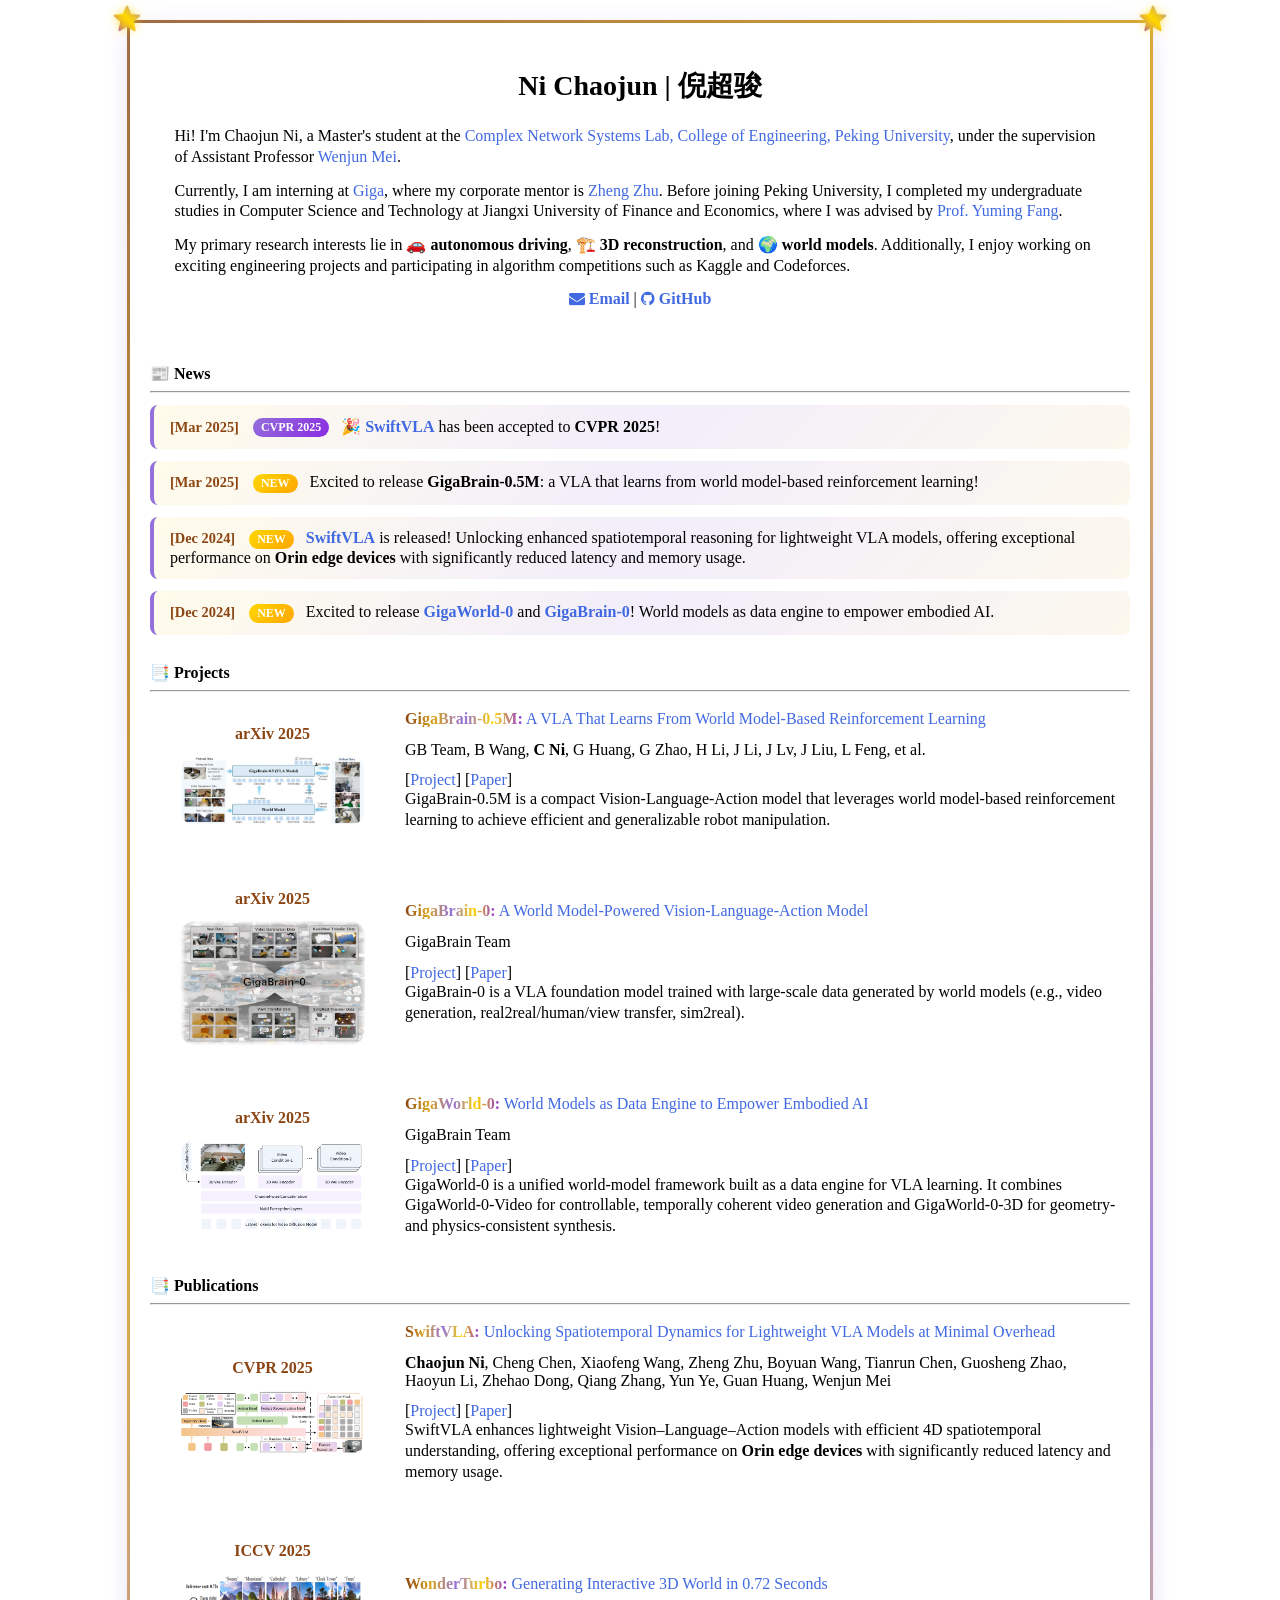
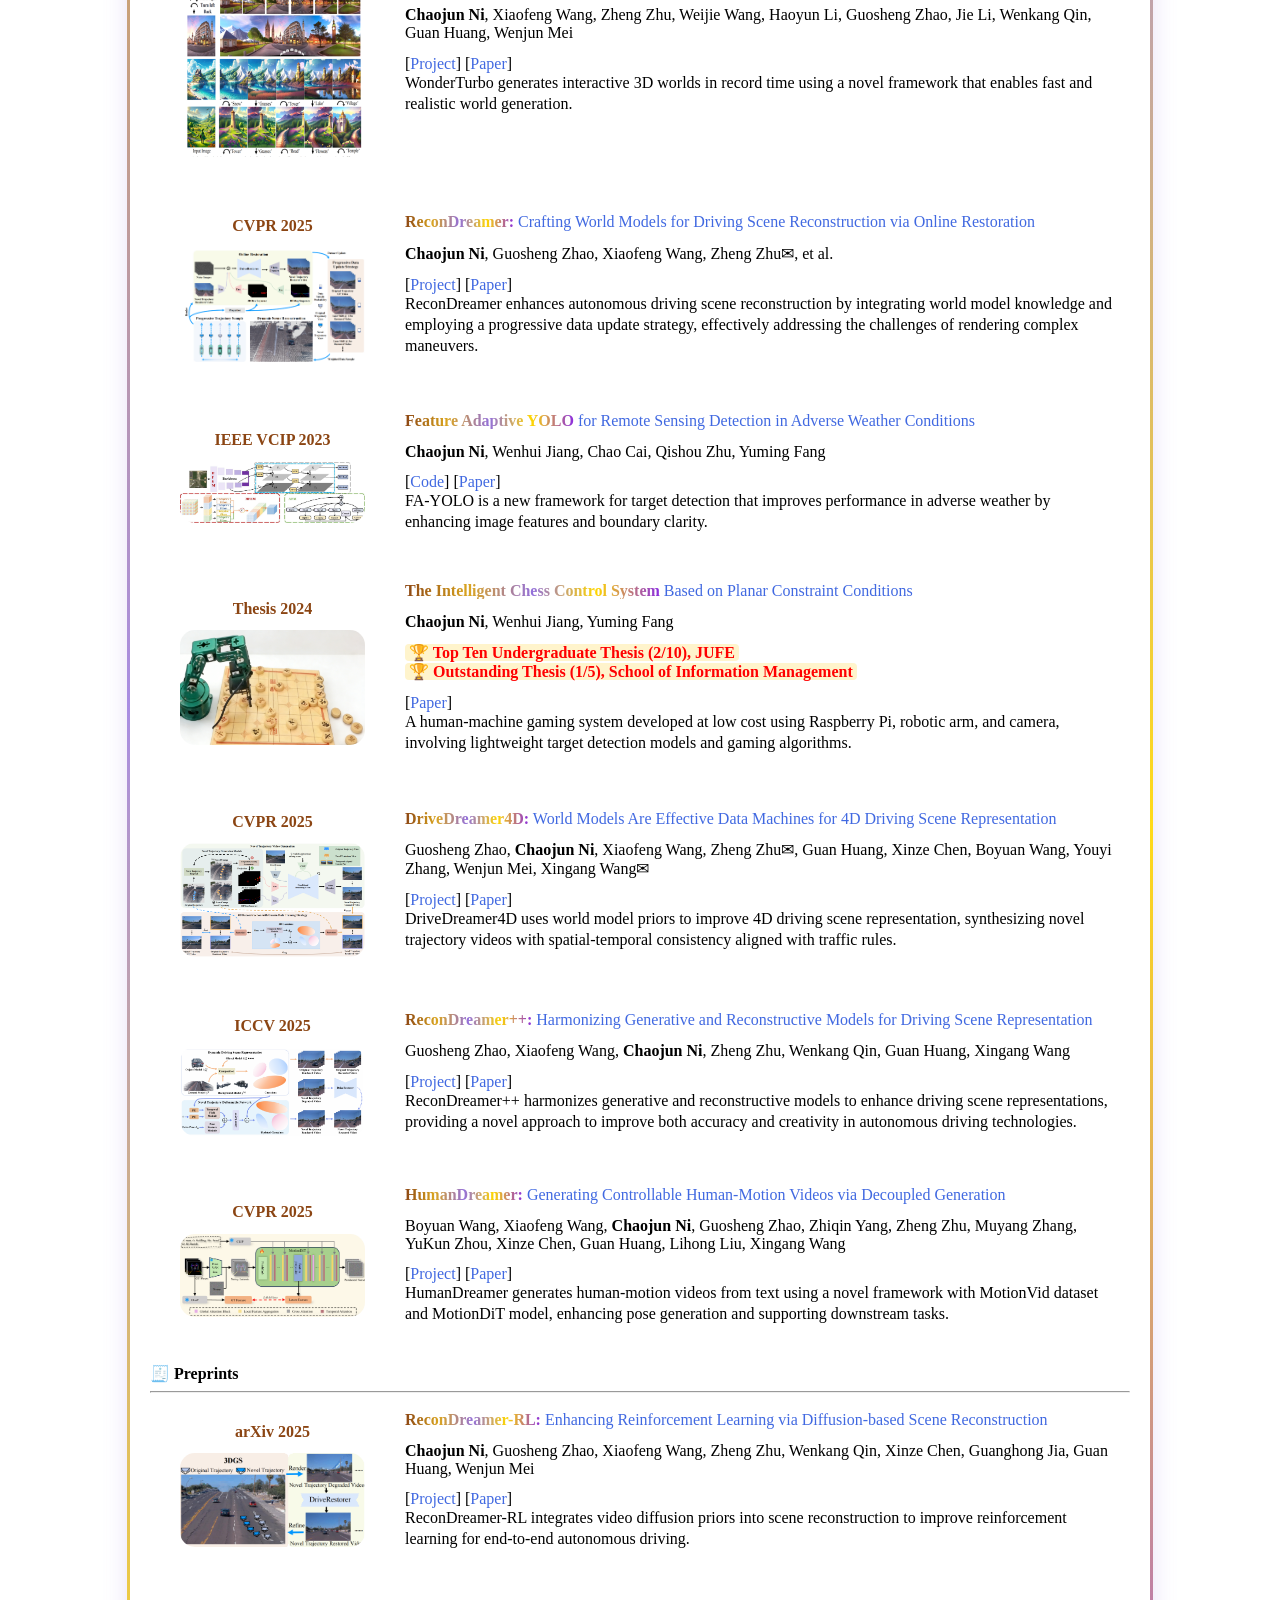
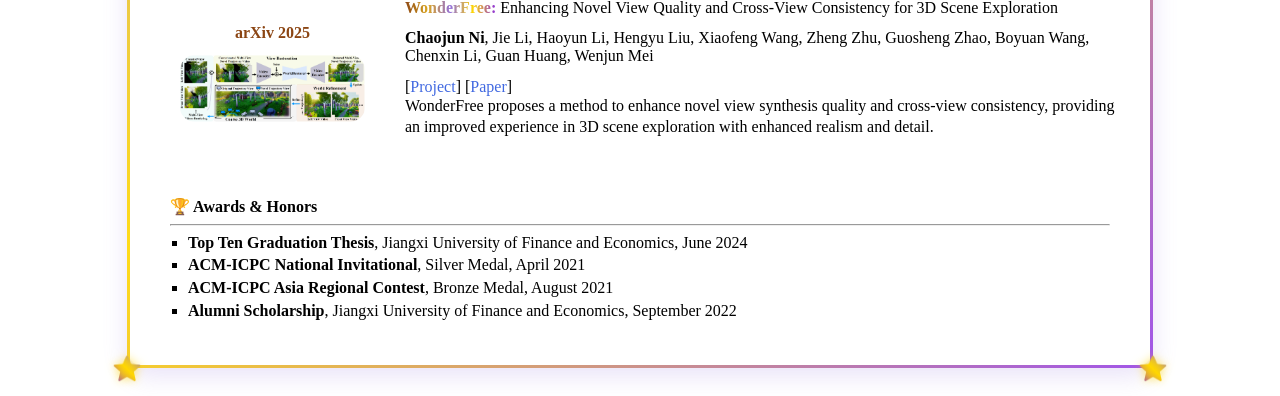
==== commit 67619f18: "Update index.html" ====
--- a/index.html
+++ b/index.html
@@ -201,7 +201,7 @@
 
                     <p style="text-align:center">
                       <a href="mailto:chaojun.ni@stu.pku.edu.cn"><span class="icon"><i class="fa fa-envelope"></i></span> <strong>Email</strong></a> |
-                      <a href="docs/cv.pdf" target="_blank" rel="noopener"><strong>CV</strong></a> |
+                      <!-- <a href="docs/cv.pdf" target="_blank" rel="noopener"><strong>CV</strong></a> | -->
                       <a href="https://github.com/Nichaojun" target="_blank" rel="noopener"><span class="icon"><i class="fa fab fa-github"></i></span> <strong>GitHub</strong></a>
                     </p>
                   </td>
@@ -277,7 +277,7 @@
                             [<a href="#">Project</a>]
                             [<a href="#">Paper</a>]
                             <p>
-                              GigaBrain-0.5M is a compact Vision-Language-Action model that leverages world model-based reinforcement learning to achieve efficient and generalizable robot manipulation, demonstrating strong performance with only 0.5M parameters.
+                              GigaBrain-0.5M is a compact Vision-Language-Action model that leverages world model-based reinforcement learning to achieve efficient and generalizable robot manipulation.
                             </p>
                           </td>
                         </tr>
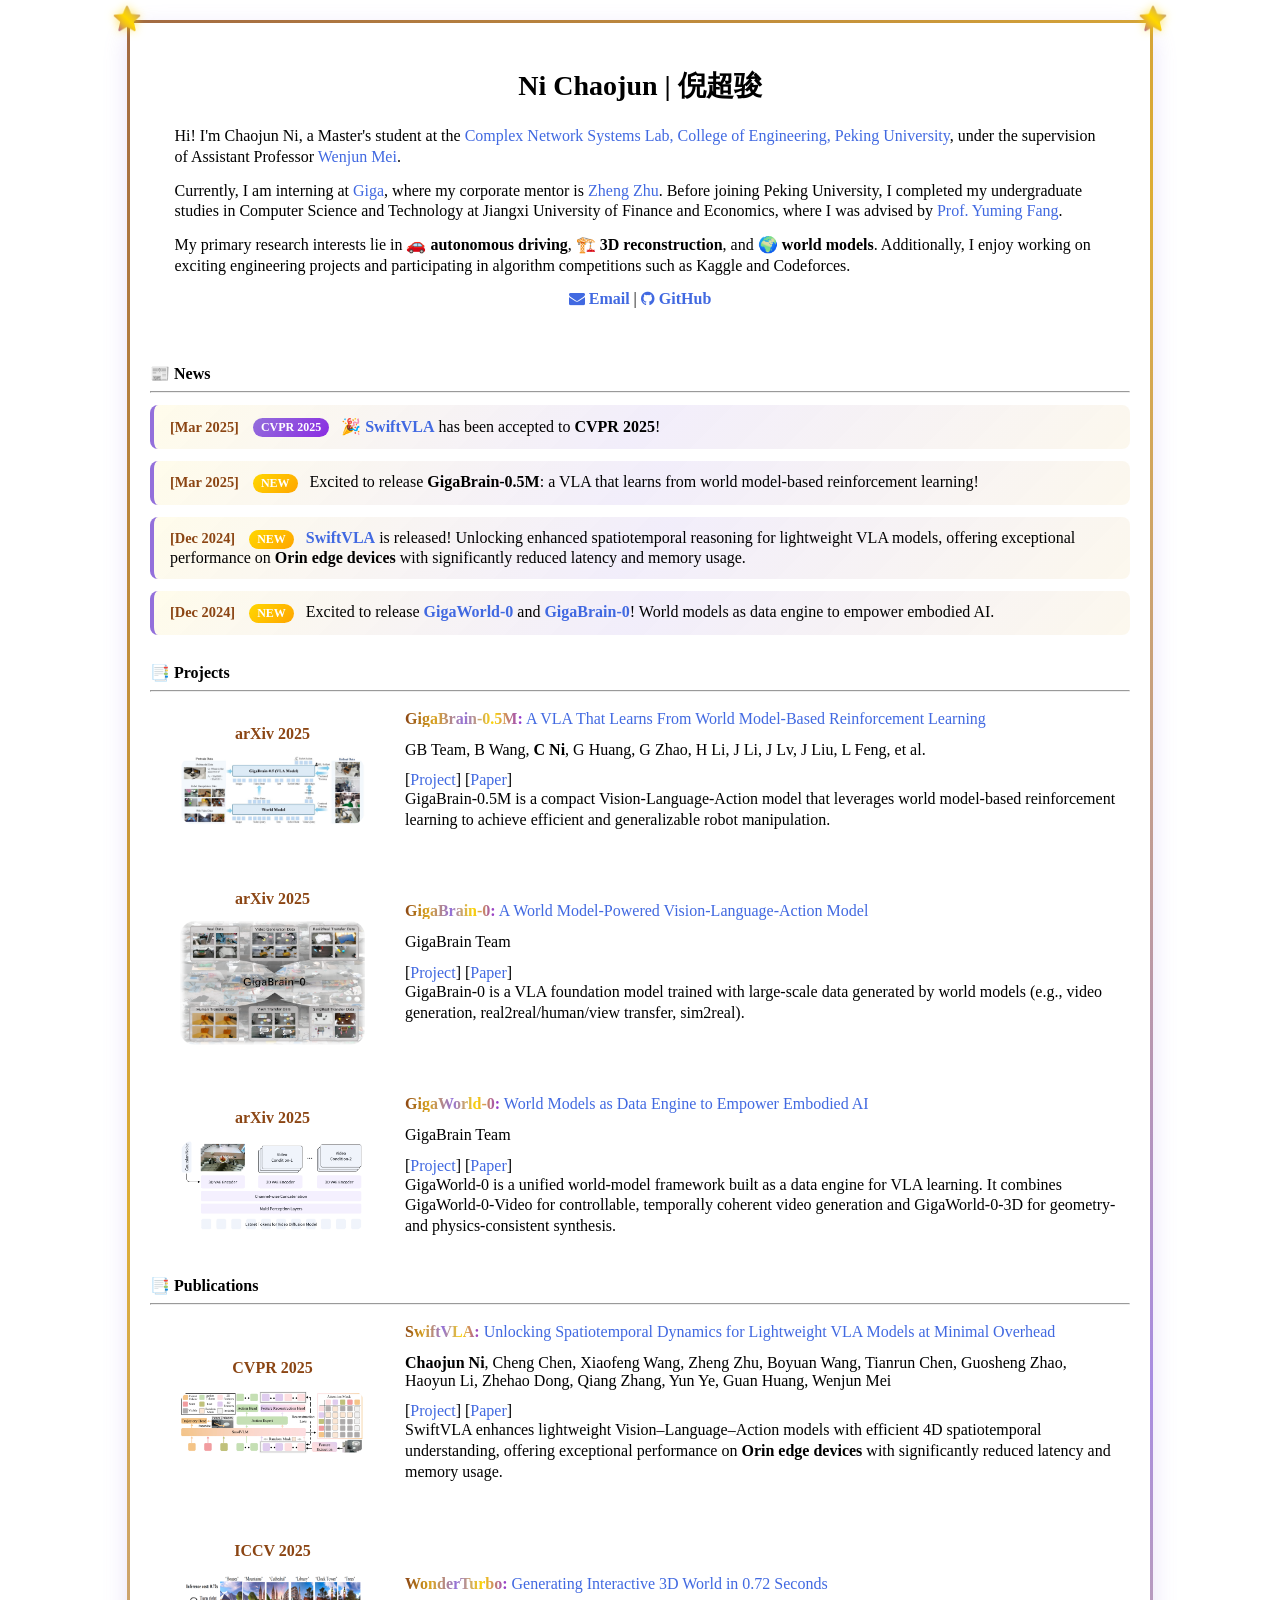
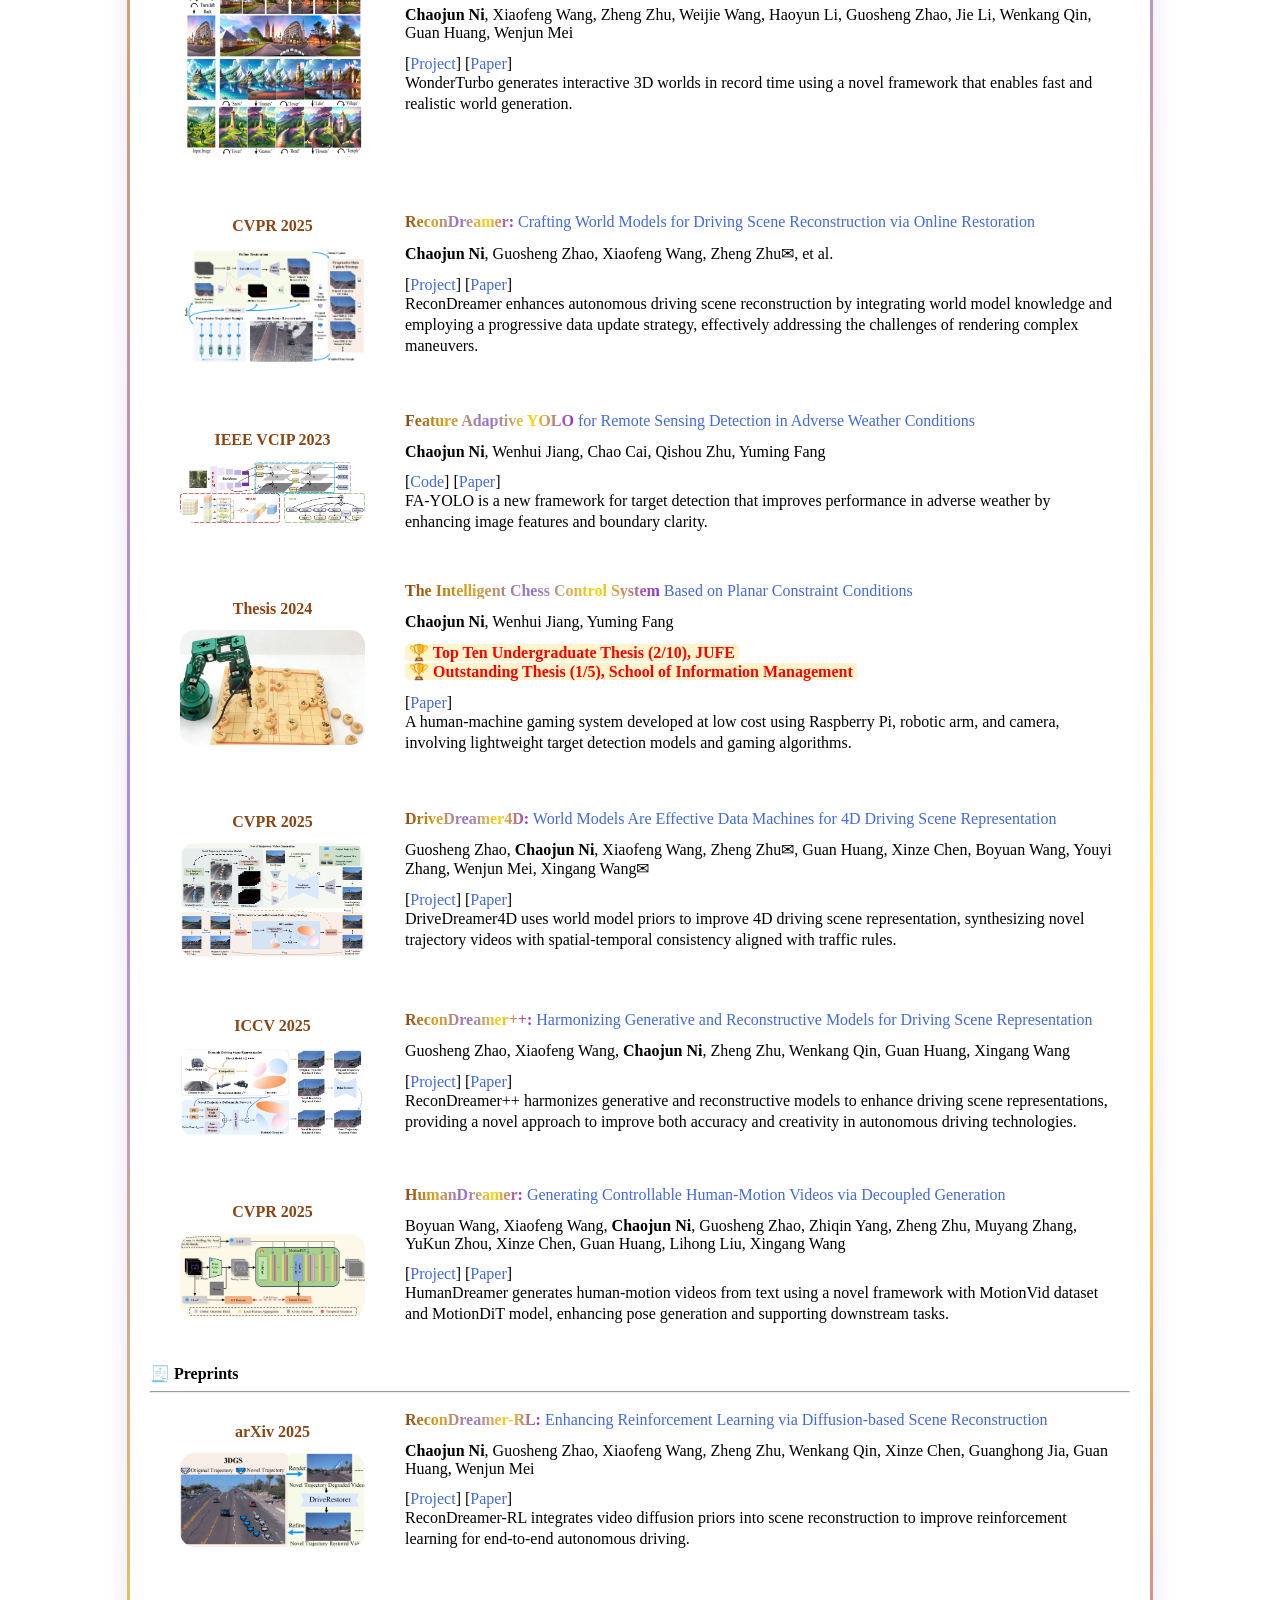
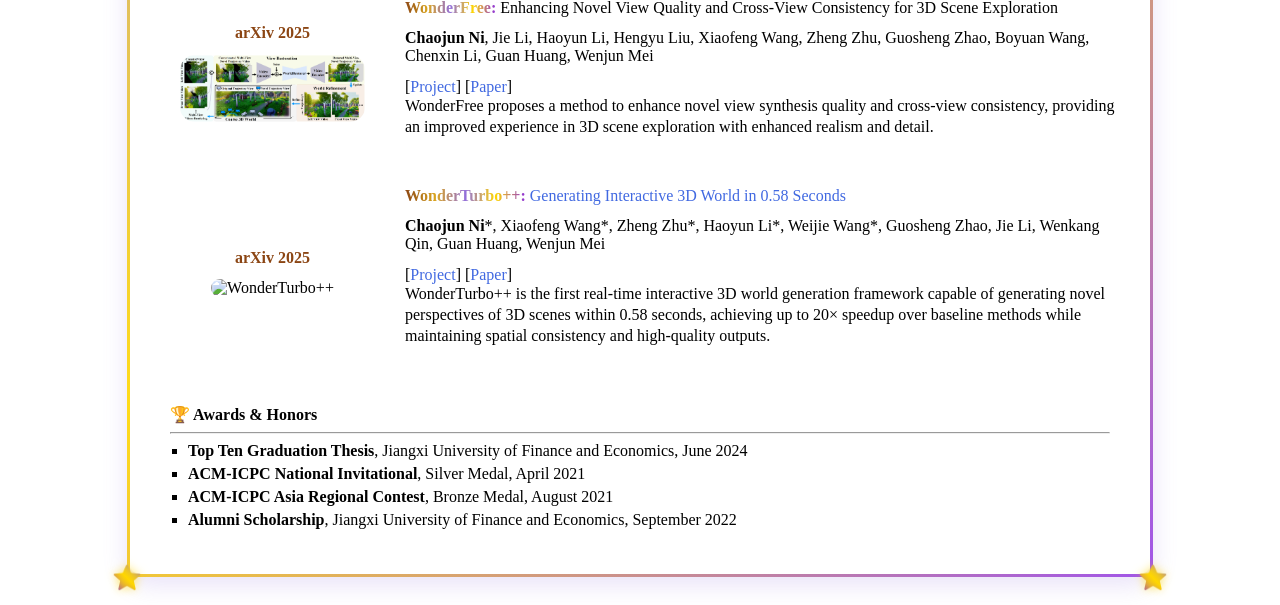
==== commit b7829f9b: "Update index.html" ====
--- a/index.html
+++ b/index.html
@@ -670,6 +670,39 @@
                       </tbody>
                     </table>
 
+                                <!-- WonderTurbo++ -->
+            <table style="width:100%;border:0px;border-spacing:0px;border-collapse:separate;margin-right:auto;margin-left:auto;">
+              <tbody>
+                <tr>
+                  <td style="padding:20px;width:25%;vertical-align:middle">
+                    <div class="one" align="center">
+                      <font color="#8B4513"><strong>arXiv 2025</strong></font>
+                      <p></p>
+                      <img src="images/wonderturbopp.png" alt="WonderTurbo++" width="90%" style="padding-top:0px;padding-bottom:0px;border-radius:15px;">
+                    </div>
+                  </td>
+                  <td style="padding:10px;width:75%;vertical-align:middle">
+                    <a href="#">
+                      <span class="morphing-text">WonderTurbo++:</span>
+                      Generating Interactive 3D World in 0.58 Seconds
+                    </a>
+                    <p></p>
+                    <div class="is-size-6 publication-authors">
+                      <strong>Chaojun Ni</strong>*, Xiaofeng Wang*, Zheng Zhu*, Haoyun Li*, Weijie Wang*, Guosheng Zhao, Jie Li, Wenkang Qin, Guan Huang, Wenjun Mei
+                    </div>
+                    <p></p>
+                    [<a href="#">Project</a>]
+                    [<a href="#">Paper</a>]
+                    <p>
+                      WonderTurbo++ is the first real-time interactive 3D world generation framework capable of generating novel perspectives of 3D scenes within 0.58 seconds, achieving up to 20&times; speedup over baseline methods while maintaining spatial consistency and high-quality outputs.
+                    </p>
+                  </td>
+                </tr>
+              </tbody>
+            </table>
+
+
+                    
                   </td>
                 </tr>
               </tbody>
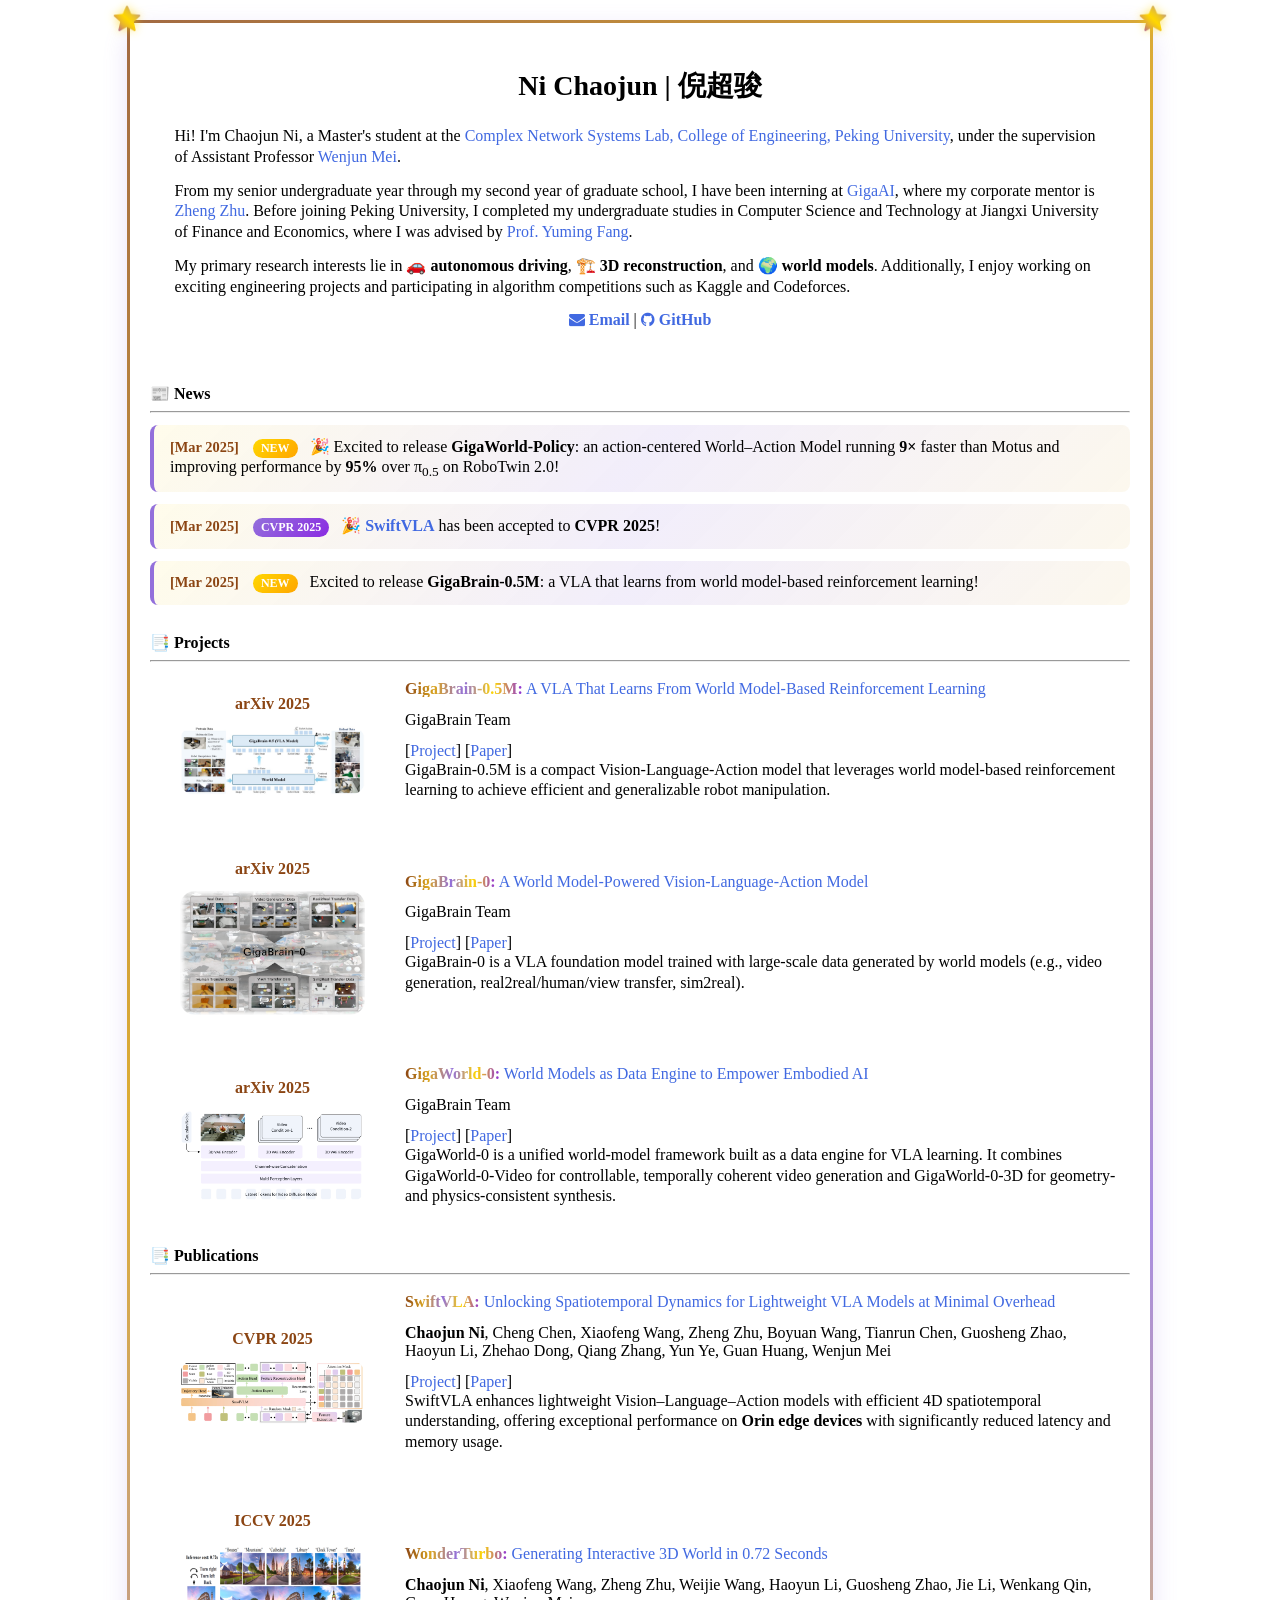
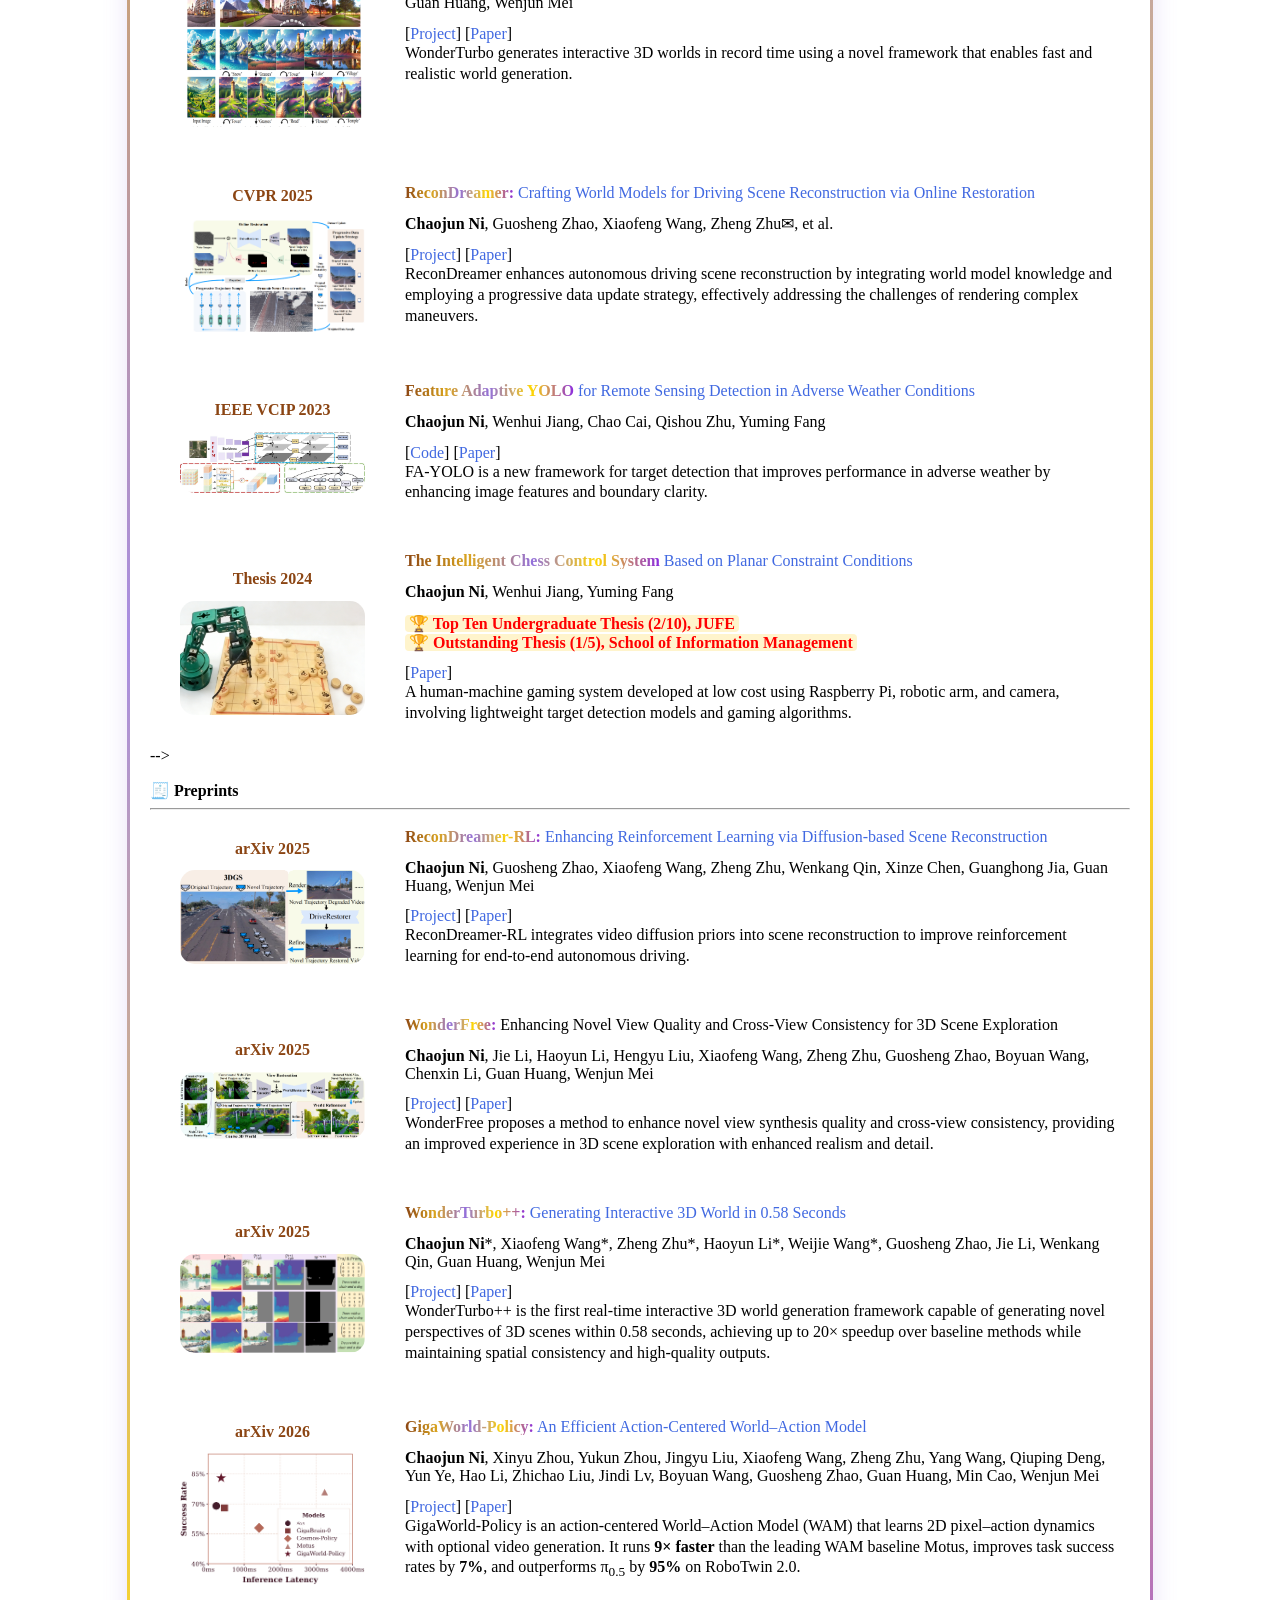
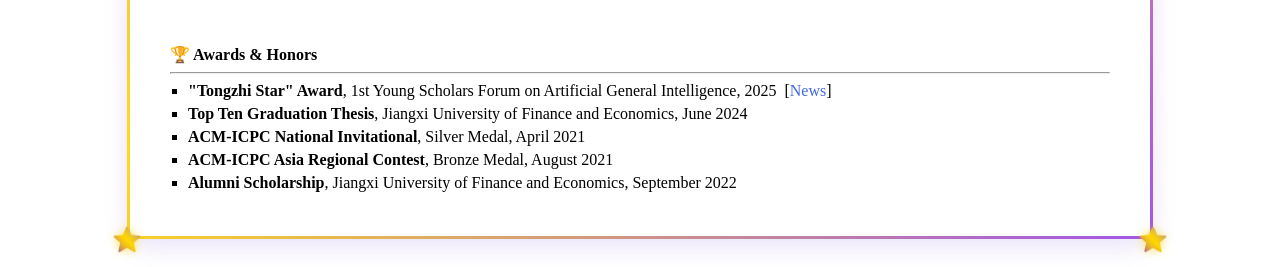
==== commit 11193ce7: "up" ====
--- a/index.html
+++ b/index.html
@@ -195,8 +195,7 @@
            
                     <p>Hi! I'm Chaojun Ni, a Master's student at the <a href="https://www.pku.edu.cn/" target="_blank" rel="noopener">Complex Network Systems Lab, College of Engineering, Peking University</a>, under the supervision of Assistant Professor <a href="https://scholar.google.com.hk/citations?hl=zh-CN&user=vXj_ULkAAAAJ&view_op=list_works&sortby=pubdate" target="_blank" rel="noopener">Wenjun Mei</a>.</p>
 
-                    <p>Currently, I am interning at <a href="https://github.com/open-gigaai" target="_blank" rel="noopener">Giga</a>, where my corporate mentor is <a href="https://scholar.google.com.hk/citations?hl=zh-CN&user=NmwjI0AAAAAJ&view_op=list_works&sortby=pubdate" target="_blank" rel="noopener">Zheng Zhu</a>. Before joining Peking University, I completed my undergraduate studies in Computer Science and Technology at Jiangxi University of Finance and Economics, where I was advised by <a href="https://scholar.google.com.hk/citations?hl=zh-CN&user=_Tu-eHkAAAAJ" target="_blank" rel="noopener">Prof. Yuming Fang</a>.</p>
-
+<p>From my senior undergraduate year through my second year of graduate school, I have been interning at <a href="https://github.com/open-gigaai" target="_blank" rel="noopener">GigaAI</a>, where my corporate mentor is <a href="https://scholar.google.com.hk/citations?hl=zh-CN&user=NmwjI0AAAAAJ&view_op=list_works&sortby=pubdate" target="_blank" rel="noopener">Zheng Zhu</a>. Before joining Peking University, I completed my undergraduate studies in Computer Science and Technology at Jiangxi University of Finance and Economics, where I was advised by <a href="https://scholar.google.com.hk/citations?hl=zh-CN&user=_Tu-eHkAAAAJ" target="_blank" rel="noopener">Prof. Yuming Fang</a>.</p>
                     <p>My primary research interests lie in <strong>🚗 autonomous driving</strong>, <strong>🏗️ 3D reconstruction</strong>, and <strong>🌍 world models</strong>. Additionally, I enjoy working on exciting engineering projects and participating in algorithm competitions such as Kaggle and Codeforces.</p>
 
                     <p style="text-align:center">
@@ -216,6 +215,14 @@
                   <td>
                     <strong>📰 News</strong> <hr>
 
+                    <!-- GigaWorld-Policy -->
+                    <div class="news-item">
+                      <span class="news-date">[Mar 2025]</span>
+                      <span class="news-badge">NEW</span>
+                      🎉 Excited to release <strong>GigaWorld-Policy</strong>: an action-centered World–Action Model running
+                      <strong>9&times;</strong> faster than Motus and improving performance by <strong>95%</strong>
+                      over &pi;<sub>0.5</sub> on RoboTwin 2.0!
+                    </div>
                     <!-- SwiftVLA CVPR accepted -->
                     <div class="news-item">
                       <span class="news-date">[Mar 2025]</span>
@@ -230,17 +237,17 @@
                       Excited to release <strong>GigaBrain-0.5M</strong>: a VLA that learns from world model-based reinforcement learning!
                     </div>
 
-                    <div class="news-item">
+                    <!-- <div class="news-item">
                       <span class="news-date">[Dec 2024]</span>
                       <span class="news-badge">NEW</span>
                       <strong><a href="https://swiftvla.github.io">SwiftVLA</a></strong> is released! Unlocking enhanced spatiotemporal reasoning for lightweight VLA models, offering exceptional performance on <strong>Orin edge devices</strong> with significantly reduced latency and memory usage.
-                    </div>
-
-                    <div class="news-item">
+                    </div> -->
+
+                    <!-- <div class="news-item">
                       <span class="news-date">[Dec 2024]</span>
                       <span class="news-badge">NEW</span>
                       Excited to release <strong><a href="https://giga-world-0.github.io">GigaWorld-0</a></strong> and <strong><a href="https://gigabrain0.github.io">GigaBrain-0</a></strong>! World models as data engine to empower embodied AI.
-                    </div>
+                    </div> -->
                   </td>
                 </tr>
               </tbody>
@@ -271,7 +278,7 @@
                             </a>
                             <p></p>
                             <div class="is-size-6 publication-authors">
-                              GB Team, B Wang, <strong>C Ni</strong>, G Huang, G Zhao, H Li, J Li, J Lv, J Liu, L Feng, et al.
+                             GigaBrain Team
                             </div>
                             <p></p>
                             [<a href="#">Project</a>]
@@ -510,7 +517,7 @@
                       </tbody>
                     </table>
 
-                    <!-- DriveDreamer4D -->
+                    <!-- DriveDreamer4D
                     <table style="width:100%;border:0px;border-spacing:0px;border-collapse:separate;margin-right:auto;margin-left:auto;">
                       <tbody>
                         <tr>
@@ -540,7 +547,7 @@
                       </tbody>
                     </table>
 
-                    <!-- ReconDreamer++ -->
+
                     <table style="width:100%;border:0px;border-spacing:0px;border-collapse:separate;margin-right:auto;margin-left:auto;">
                       <tbody>
                         <tr>
@@ -568,10 +575,10 @@
                           </td>
                         </tr>
                       </tbody>
-                    </table>
+                    </table> -->
 
                     <!-- HumanDreamer -->
-                    <table style="width:100%;border:0px;border-spacing:0px;border-collapse:separate;margin-right:auto;margin-left:auto;">
+                    <!-- <table style="width:100%;border:0px;border-spacing:0px;border-collapse:separate;margin-right:auto;margin-left:auto;">
                       <tbody>
                         <tr>
                           <td style="padding:20px;width:25%;vertical-align:middle">
@@ -598,7 +605,7 @@
                           </td>
                         </tr>
                       </tbody>
-                    </table>
+                    </table> --> -->
 
                   </td>
                 </tr>
@@ -702,29 +709,64 @@
             </table>
 
 
+
+    <!-- GigaWorld-Policy (NEW) -->
+<table style="width:100%;border:0px;border-spacing:0px;border-collapse:separate;margin-right:auto;margin-left:auto;">
+  <tbody>
+    <tr>
+      <td style="padding:20px;width:25%;vertical-align:middle">
+        <div class="one" align="center">
+          <font color="#8B4513"><strong>arXiv 2026</strong></font>
+          <p></p>
+          <img src="images/gigaworldpolicy.png" alt="GigaWorld-Policy" width="90%" style="padding-top:0px;padding-bottom:0px;border-radius:15px;">
+        </div>
+      </td>
+      <td style="padding:10px;width:75%;vertical-align:middle">
+        <a href="#">
+          <span class="morphing-text">GigaWorld-Policy:</span>
+          An Efficient Action-Centered World–Action Model
+        </a>
+        <p></p>
+          <div class="is-size-6 publication-authors">
+            <strong>Chaojun Ni</strong>, Xinyu Zhou, Yukun Zhou, Jingyu Liu, Xiaofeng Wang, Zheng Zhu, Yang Wang, Qiuping Deng, Yun Ye, Hao Li, Zhichao Liu, Jindi Lv, Boyuan Wang, Guosheng Zhao, Guan Huang, Min Cao, Wenjun Mei
+          </div>
+        <p></p>
+        [<a href="#">Project</a>]
+        [<a href="#">Paper</a>]
+        <p>
+          GigaWorld-Policy is an action-centered World–Action Model (WAM) that learns 2D pixel–action
+          dynamics with optional video generation. It runs <strong>9&times; faster</strong> than the leading WAM
+          baseline Motus, improves task success rates by <strong>7%</strong>, and outperforms
+          &pi;<sub>0.5</sub> by <strong>95%</strong> on RoboTwin 2.0.
+        </p>
+      </td>
+    </tr>
+  </tbody>
+</table>
+
                     
                   </td>
                 </tr>
               </tbody>
             </table>
 
-            <!-- Awards Section -->
-            <table style="width:100%;border:0px;border-spacing:0px;border-collapse:separate;margin-right:auto;margin-left:auto;">
-              <tbody>
-                <tr>
-                  <td style="padding:20px;width:100%;vertical-align:middle">
-                    <strong>🏆 Awards & Honors</strong> <hr>
-                    <ul style="margin: 0; padding-left: 18px;">
-                      <li><strong>Top Ten Graduation Thesis</strong>, Jiangxi University of Finance and Economics, June 2024</li>
-                      <li><strong>ACM-ICPC National Invitational</strong>, Silver Medal, April 2021</li>
-                      <li><strong>ACM-ICPC Asia Regional Contest</strong>, Bronze Medal, August 2021</li>
-                      <li><strong>Alumni Scholarship</strong>, Jiangxi University of Finance and Economics, September 2022</li>
-                    </ul>
-                  </td>
-                </tr>
-              </tbody>
-            </table>
-
+<!-- Awards Section -->
+<table style="width:100%;border:0px;border-spacing:0px;border-collapse:separate;margin-right:auto;margin-left:auto;">
+  <tbody>
+    <tr>
+      <td style="padding:20px;width:100%;vertical-align:middle">
+        <strong>🏆 Awards & Honors</strong> <hr>
+        <ul style="margin: 0; padding-left: 18px;">
+          <li><strong>"Tongzhi Star" Award</strong>, 1st Young Scholars Forum on Artificial General Intelligence, 2025 &nbsp;[<a href="https://news.pku.edu.cn/xwzh/de4b012cafe840c496cabfeb53009bc4.htm" target="_blank" rel="noopener">News</a>]</li>
+          <li><strong>Top Ten Graduation Thesis</strong>, Jiangxi University of Finance and Economics, June 2024</li>
+          <li><strong>ACM-ICPC National Invitational</strong>, Silver Medal, April 2021</li>
+          <li><strong>ACM-ICPC Asia Regional Contest</strong>, Bronze Medal, August 2021</li>
+          <li><strong>Alumni Scholarship</strong>, Jiangxi University of Finance and Economics, September 2022</li>
+        </ul>
+      </td>
+    </tr>
+  </tbody>
+</table>
           </td>
         </tr>
       </tbody>
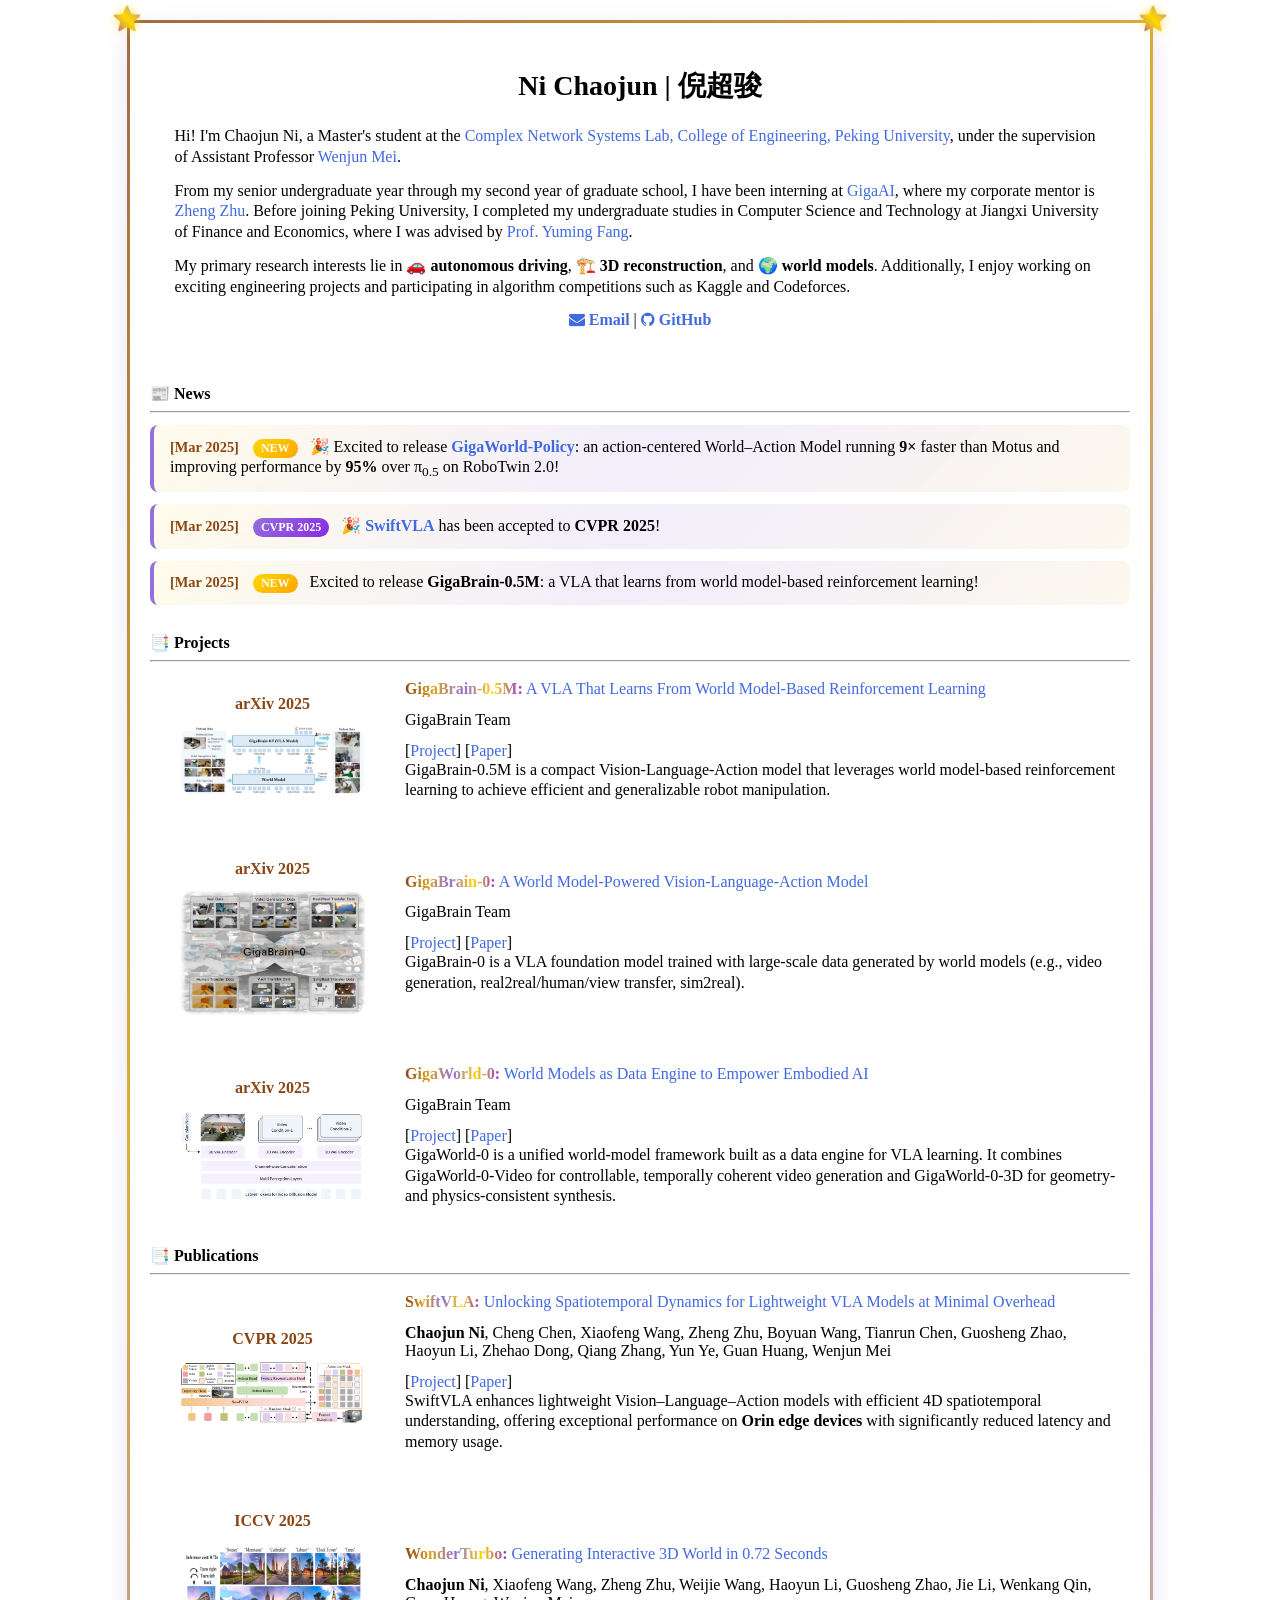
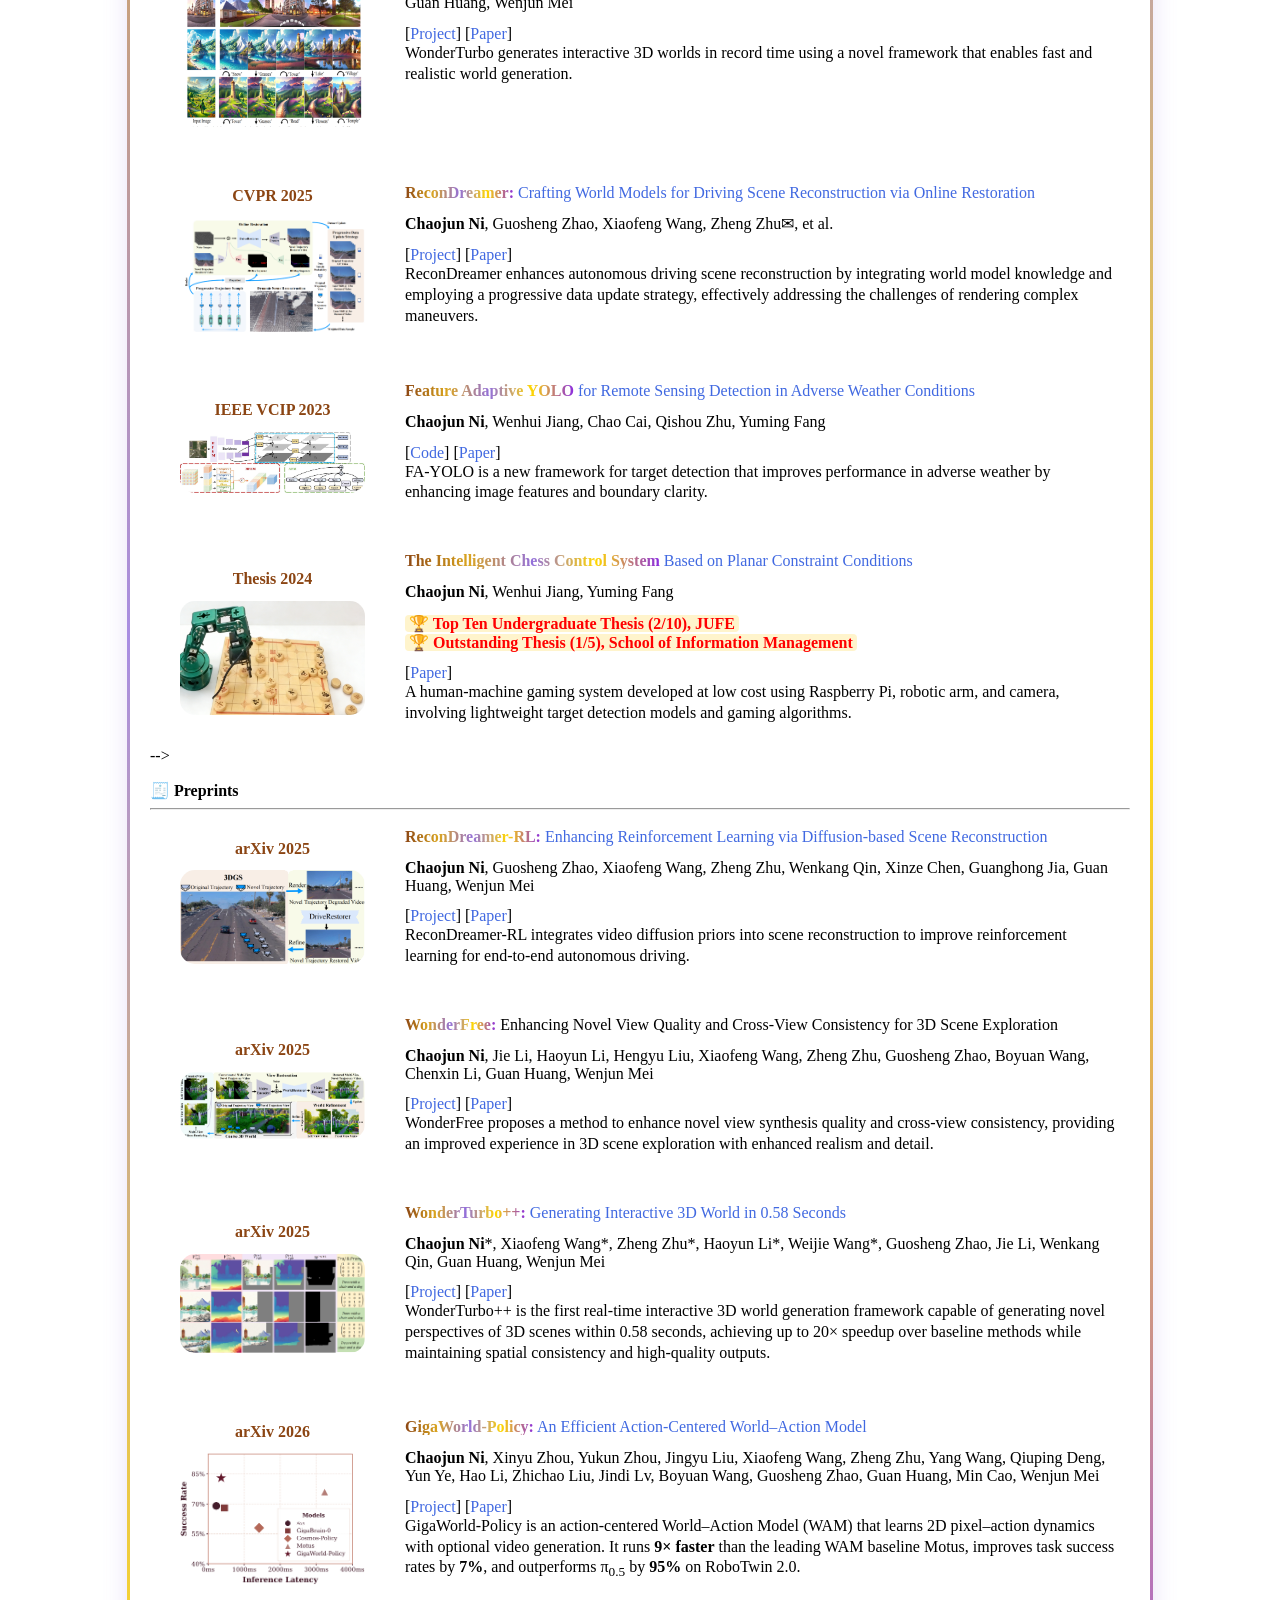
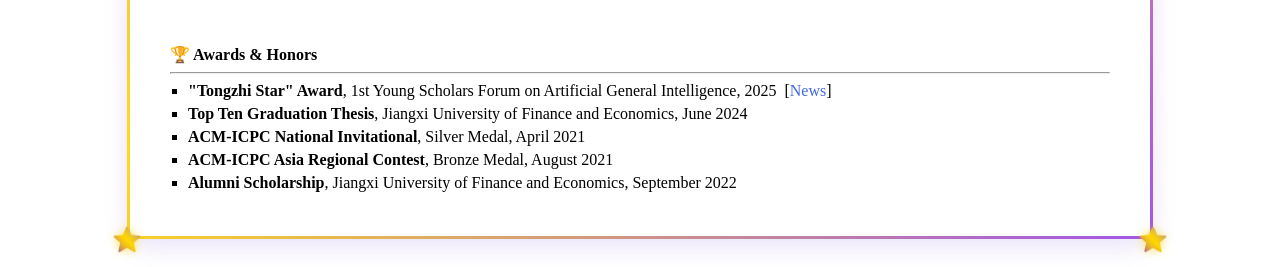
==== commit dce9558c: "up" ====
--- a/index.html
+++ b/index.html
@@ -219,7 +219,7 @@
                     <div class="news-item">
                       <span class="news-date">[Mar 2025]</span>
                       <span class="news-badge">NEW</span>
-                      🎉 Excited to release <strong>GigaWorld-Policy</strong>: an action-centered World–Action Model running
+                      🎉 Excited to release <strong><a href="https://github.com/Nichaojun/Nichaojun.github.io/blob/master/images/GigaWorld-Policy-1.pdf" target="_blank" rel="noopener">GigaWorld-Policy</a></strong>: an action-centered World–Action Model running
                       <strong>9&times;</strong> faster than Motus and improving performance by <strong>95%</strong>
                       over &pi;<sub>0.5</sub> on RoboTwin 2.0!
                     </div>
@@ -721,25 +721,25 @@
           <img src="images/gigaworldpolicy.png" alt="GigaWorld-Policy" width="90%" style="padding-top:0px;padding-bottom:0px;border-radius:15px;">
         </div>
       </td>
-      <td style="padding:10px;width:75%;vertical-align:middle">
-        <a href="#">
-          <span class="morphing-text">GigaWorld-Policy:</span>
-          An Efficient Action-Centered World–Action Model
-        </a>
-        <p></p>
-          <div class="is-size-6 publication-authors">
-            <strong>Chaojun Ni</strong>, Xinyu Zhou, Yukun Zhou, Jingyu Liu, Xiaofeng Wang, Zheng Zhu, Yang Wang, Qiuping Deng, Yun Ye, Hao Li, Zhichao Liu, Jindi Lv, Boyuan Wang, Guosheng Zhao, Guan Huang, Min Cao, Wenjun Mei
-          </div>
-        <p></p>
-        [<a href="#">Project</a>]
-        [<a href="#">Paper</a>]
-        <p>
-          GigaWorld-Policy is an action-centered World–Action Model (WAM) that learns 2D pixel–action
-          dynamics with optional video generation. It runs <strong>9&times; faster</strong> than the leading WAM
-          baseline Motus, improves task success rates by <strong>7%</strong>, and outperforms
-          &pi;<sub>0.5</sub> by <strong>95%</strong> on RoboTwin 2.0.
-        </p>
-      </td>
+<td style="padding:10px;width:75%;vertical-align:middle">
+  <a href="https://github.com/Nichaojun/Nichaojun.github.io/blob/master/images/GigaWorld-Policy-1.pdf" target="_blank" rel="noopener">
+    <span class="morphing-text">GigaWorld-Policy:</span>
+    An Efficient Action-Centered World–Action Model
+  </a>
+  <p></p>
+  <div class="is-size-6 publication-authors">
+    <strong>Chaojun Ni</strong>, Xinyu Zhou, Yukun Zhou, Jingyu Liu, Xiaofeng Wang, Zheng Zhu, Yang Wang, Qiuping Deng, Yun Ye, Hao Li, Zhichao Liu, Jindi Lv, Boyuan Wang, Guosheng Zhao, Guan Huang, Min Cao, Wenjun Mei
+  </div>
+  <p></p>
+[<a href="https://gigaai-research.github.io/GigaWorld-Policy/" target="_blank" rel="noopener">Project</a>]
+[<a href="https://github.com/Nichaojun/Nichaojun.github.io/blob/master/images/GigaWorld-Policy-1.pdf" target="_blank" rel="noopener">Paper</a>]
+  <p>
+    GigaWorld-Policy is an action-centered World–Action Model (WAM) that learns 2D pixel–action
+    dynamics with optional video generation. It runs <strong>9&times; faster</strong> than the leading WAM
+    baseline Motus, improves task success rates by <strong>7%</strong>, and outperforms
+    &pi;<sub>0.5</sub> by <strong>95%</strong> on RoboTwin 2.0.
+  </p>
+</td>
     </tr>
   </tbody>
 </table>
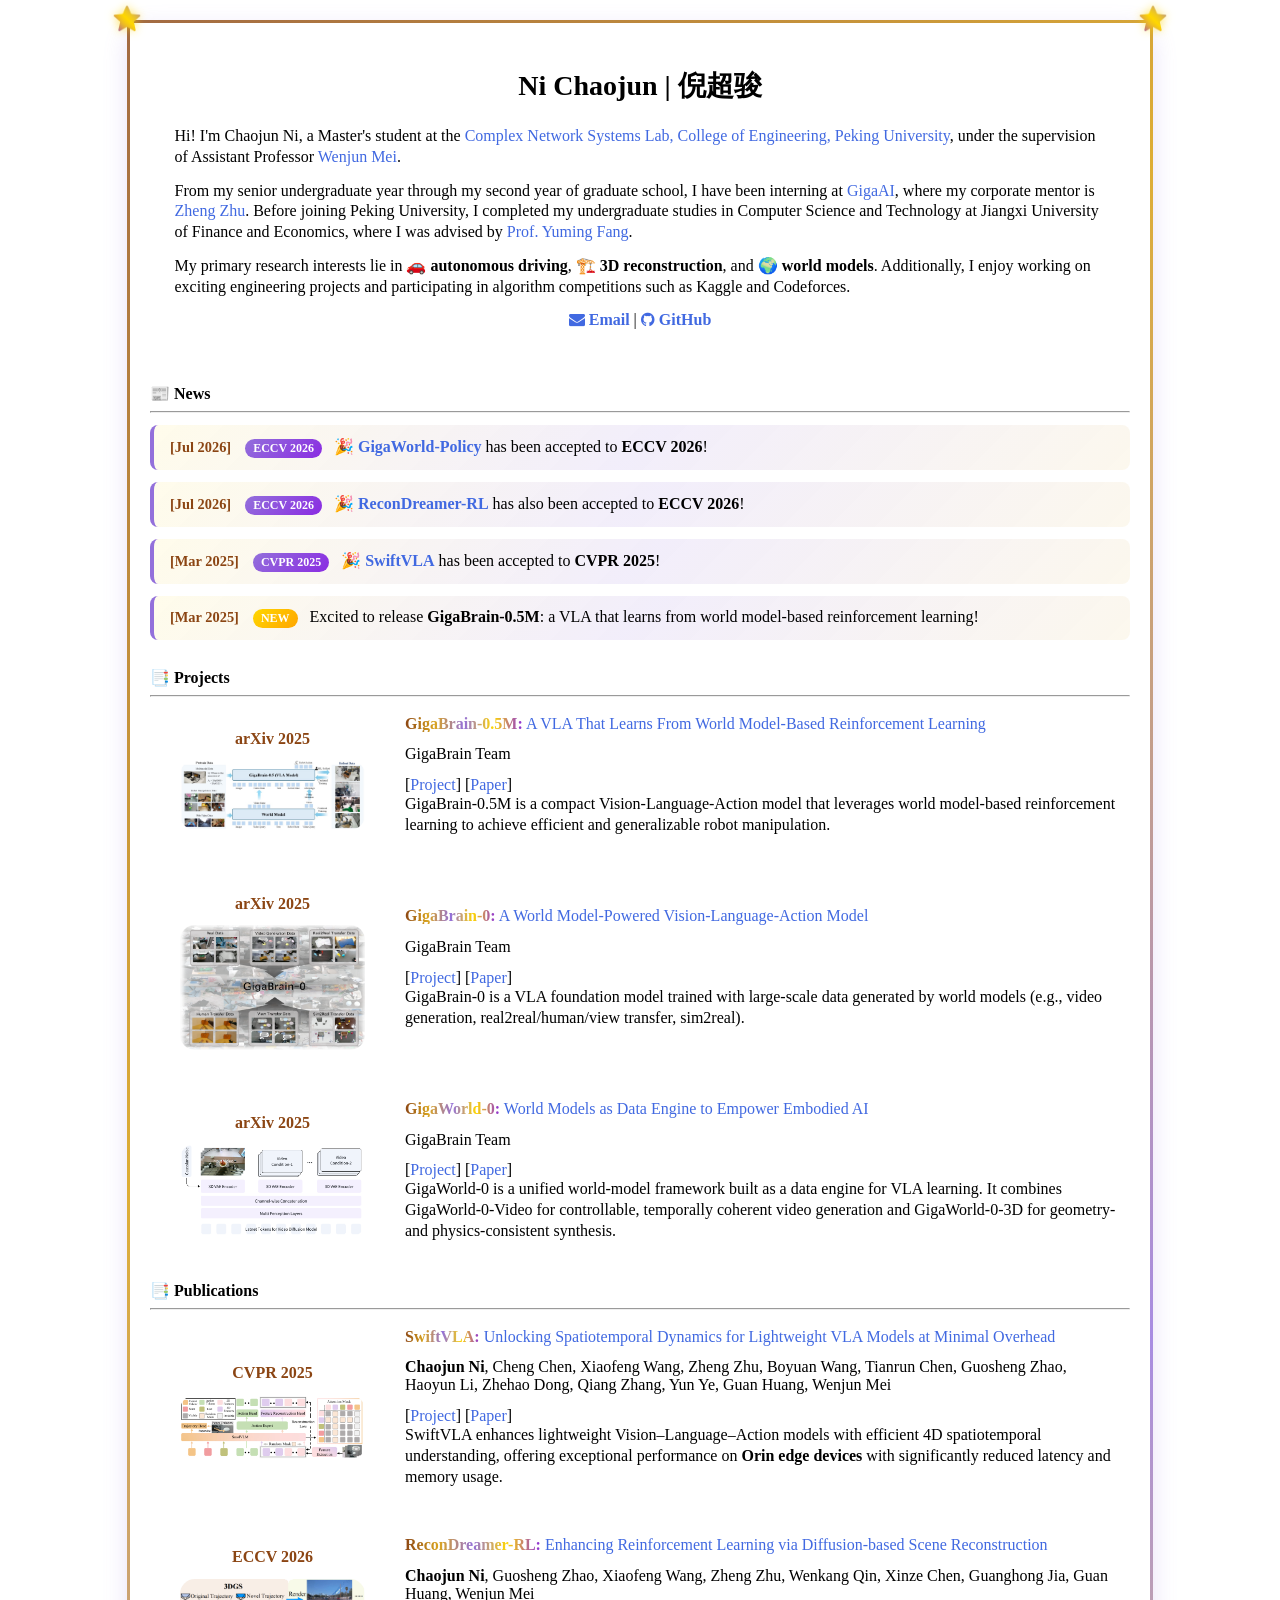
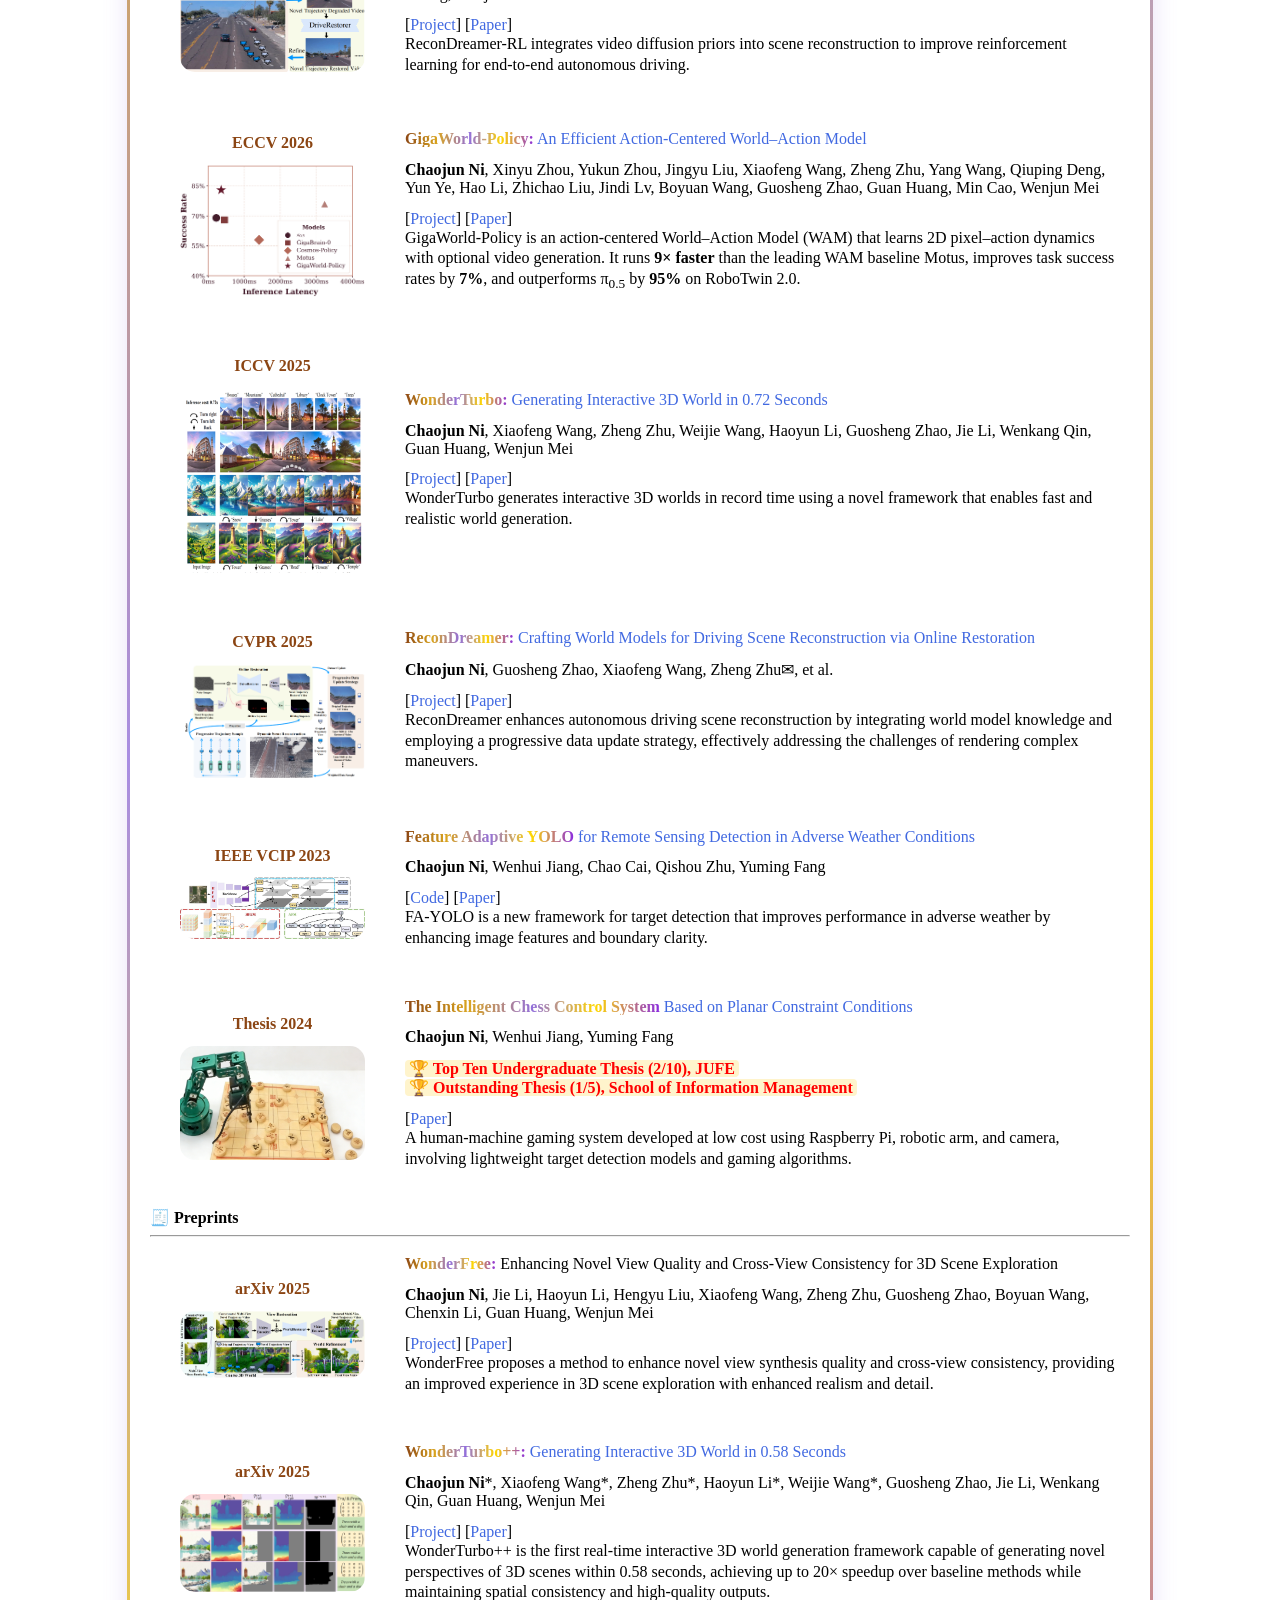
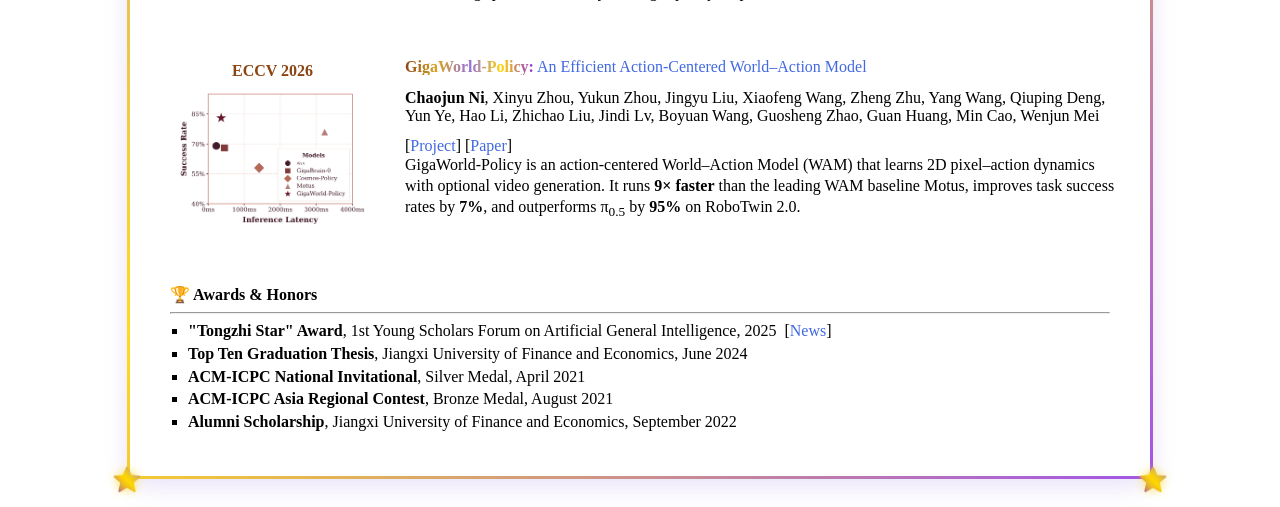
==== commit 7eef79b9: "Update index.html" ====
--- a/index.html
+++ b/index.html
@@ -217,11 +217,16 @@
 
                     <!-- GigaWorld-Policy -->
                     <div class="news-item">
-                      <span class="news-date">[Mar 2025]</span>
-                      <span class="news-badge">NEW</span>
-                      🎉 Excited to release <strong><a href="https://github.com/Nichaojun/Nichaojun.github.io/blob/master/images/GigaWorld-Policy-1.pdf" target="_blank" rel="noopener">GigaWorld-Policy</a></strong>: an action-centered World–Action Model running
-                      <strong>9&times;</strong> faster than Motus and improving performance by <strong>95%</strong>
-                      over &pi;<sub>0.5</sub> on RoboTwin 2.0!
+                      <span class="news-date">[Jul 2026]</span>
+                      <span class="news-badge-cvpr">ECCV 2026</span>
+                      🎉 <strong><a href="https://gigaai-research.github.io/GigaWorld-Policy/" target="_blank" rel="noopener">GigaWorld-Policy</a></strong> has been accepted to <strong>ECCV 2026</strong>!
+                    </div>
+
+                    <!-- ReconDreamer-RL -->
+                    <div class="news-item">
+                      <span class="news-date">[Jul 2026]</span>
+                      <span class="news-badge-cvpr">ECCV 2026</span>
+                      🎉 <strong><a href="https://recondreamer-rl.github.io/">ReconDreamer-RL</a></strong> has also been accepted to <strong>ECCV 2026</strong>!
                     </div>
                     <!-- SwiftVLA CVPR accepted -->
                     <div class="news-item">
@@ -395,6 +400,68 @@
                       </tbody>
                     </table>
 
+                    <!-- ReconDreamer-RL -->
+                    <table style="width:100%;border:0px;border-spacing:0px;border-collapse:separate;margin-right:auto;margin-left:auto;">
+                      <tbody>
+                        <tr>
+                          <td style="padding:20px;width:25%;vertical-align:middle">
+                            <div class="one" align="center">
+                              <font color="#8B4513"><strong>ECCV 2026</strong></font>
+                              <p></p>
+                              <img src="images/recondreamerrl.png" alt="ReconDreamer-RL Framework" width="90%" style="padding-top:0px;padding-bottom:0px;border-radius:15px;">
+                            </div>
+                          </td>
+                          <td style="padding:10px;width:75%;vertical-align:middle">
+                            <a href="https://recondreamer-rl.github.io/">
+                              <span class="morphing-text">ReconDreamer-RL:</span>
+                              Enhancing Reinforcement Learning via Diffusion-based Scene Reconstruction
+                            </a>
+                            <p></p>
+                            <div class="is-size-6 publication-authors">
+                              <strong>Chaojun Ni</strong>, Guosheng Zhao, Xiaofeng Wang, Zheng Zhu, Wenkang Qin, Xinze Chen, Guanghong Jia, Guan Huang, Wenjun Mei
+                            </div>
+                            <p></p>
+                            [<a href="https://recondreamer-rl.github.io/">Project</a>]
+                            [<a href="https://arxiv.org/pdf/2508.08170.pdf">Paper</a>]
+                            <p>
+                              ReconDreamer-RL integrates video diffusion priors into scene reconstruction to improve reinforcement learning for end-to-end autonomous driving.
+                            </p>
+                          </td>
+                        </tr>
+                      </tbody>
+                    </table>
+
+                    <!-- GigaWorld-Policy -->
+                    <table style="width:100%;border:0px;border-spacing:0px;border-collapse:separate;margin-right:auto;margin-left:auto;">
+                      <tbody>
+                        <tr>
+                          <td style="padding:20px;width:25%;vertical-align:middle">
+                            <div class="one" align="center">
+                              <font color="#8B4513"><strong>ECCV 2026</strong></font>
+                              <p></p>
+                              <img src="images/gigaworldpolicy.png" alt="GigaWorld-Policy" width="90%" style="padding-top:0px;padding-bottom:0px;border-radius:15px;">
+                            </div>
+                          </td>
+                          <td style="padding:10px;width:75%;vertical-align:middle">
+                            <a href="https://gigaai-research.github.io/GigaWorld-Policy/" target="_blank" rel="noopener">
+                              <span class="morphing-text">GigaWorld-Policy:</span>
+                              An Efficient Action-Centered World–Action Model
+                            </a>
+                            <p></p>
+                            <div class="is-size-6 publication-authors">
+                              <strong>Chaojun Ni</strong>, Xinyu Zhou, Yukun Zhou, Jingyu Liu, Xiaofeng Wang, Zheng Zhu, Yang Wang, Qiuping Deng, Yun Ye, Hao Li, Zhichao Liu, Jindi Lv, Boyuan Wang, Guosheng Zhao, Guan Huang, Min Cao, Wenjun Mei
+                            </div>
+                            <p></p>
+                            [<a href="https://gigaai-research.github.io/GigaWorld-Policy/" target="_blank" rel="noopener">Project</a>]
+                            [<a href="https://github.com/Nichaojun/Nichaojun.github.io/blob/master/images/GigaWorld-Policy-1.pdf" target="_blank" rel="noopener">Paper</a>]
+                            <p>
+                              GigaWorld-Policy is an action-centered World–Action Model (WAM) that learns 2D pixel–action dynamics with optional video generation. It runs <strong>9&times; faster</strong> than the leading WAM baseline Motus, improves task success rates by <strong>7%</strong>, and outperforms &pi;<sub>0.5</sub> by <strong>95%</strong> on RoboTwin 2.0.
+                            </p>
+                          </td>
+                        </tr>
+                      </tbody>
+                    </table>
+
                     <!-- WonderTurbo -->
                     <table style="width:100%;border:0px;border-spacing:0px;border-collapse:separate;margin-right:auto;margin-left:auto;">
                       <tbody>
@@ -605,7 +672,7 @@
                           </td>
                         </tr>
                       </tbody>
-                    </table> --> -->
+                    </table> --> 
 
                   </td>
                 </tr>
@@ -618,37 +685,6 @@
                 <tr>
                   <td>
                     <strong>🧾 Preprints</strong> <hr>
-
-                    <!-- ReconDreamer-RL -->
-                    <table style="width:100%;border:0px;border-spacing:0px;border-collapse:separate;margin-right:auto;margin-left:auto;">
-                      <tbody>
-                        <tr>
-                          <td style="padding:20px;width:25%;vertical-align:middle">
-                            <div class="one" align="center">
-                              <font color="#8B4513"><strong>arXiv 2025</strong></font>
-                              <p></p>
-                              <img src="images/recondreamerrl.png" alt="ReconDreamer-RL Framework" width="90%" style="padding-top:0px;padding-bottom:0px;border-radius:15px;">
-                            </div>
-                          </td>
-                          <td style="padding:10px;width:75%;vertical-align:middle">
-                            <a href="https://recondreamer-rl.github.io/">
-                              <span class="morphing-text">ReconDreamer-RL:</span>
-                              Enhancing Reinforcement Learning via Diffusion-based Scene Reconstruction
-                            </a>
-                            <p></p>
-                            <div class="is-size-6 publication-authors">
-                              <strong>Chaojun Ni</strong>, Guosheng Zhao, Xiaofeng Wang, Zheng Zhu, Wenkang Qin, Xinze Chen, Guanghong Jia, Guan Huang, Wenjun Mei
-                            </div>
-                            <p></p>
-                            [<a href="https://recondreamer-rl.github.io/">Project</a>]
-                            [<a href="https://arxiv.org/pdf/2508.08170.pdf">Paper</a>]
-                            <p>
-                              ReconDreamer-RL integrates video diffusion priors into scene reconstruction to improve reinforcement learning for end-to-end autonomous driving.
-                            </p>
-                          </td>
-                        </tr>
-                      </tbody>
-                    </table>
 
                     <!-- WonderFree -->
                     <table style="width:100%;border:0px;border-spacing:0px;border-collapse:separate;margin-right:auto;margin-left:auto;">
@@ -716,7 +752,7 @@
     <tr>
       <td style="padding:20px;width:25%;vertical-align:middle">
         <div class="one" align="center">
-          <font color="#8B4513"><strong>arXiv 2026</strong></font>
+          <font color="#8B4513"><strong>ECCV 2026</strong></font>
           <p></p>
           <img src="images/gigaworldpolicy.png" alt="GigaWorld-Policy" width="90%" style="padding-top:0px;padding-bottom:0px;border-radius:15px;">
         </div>
